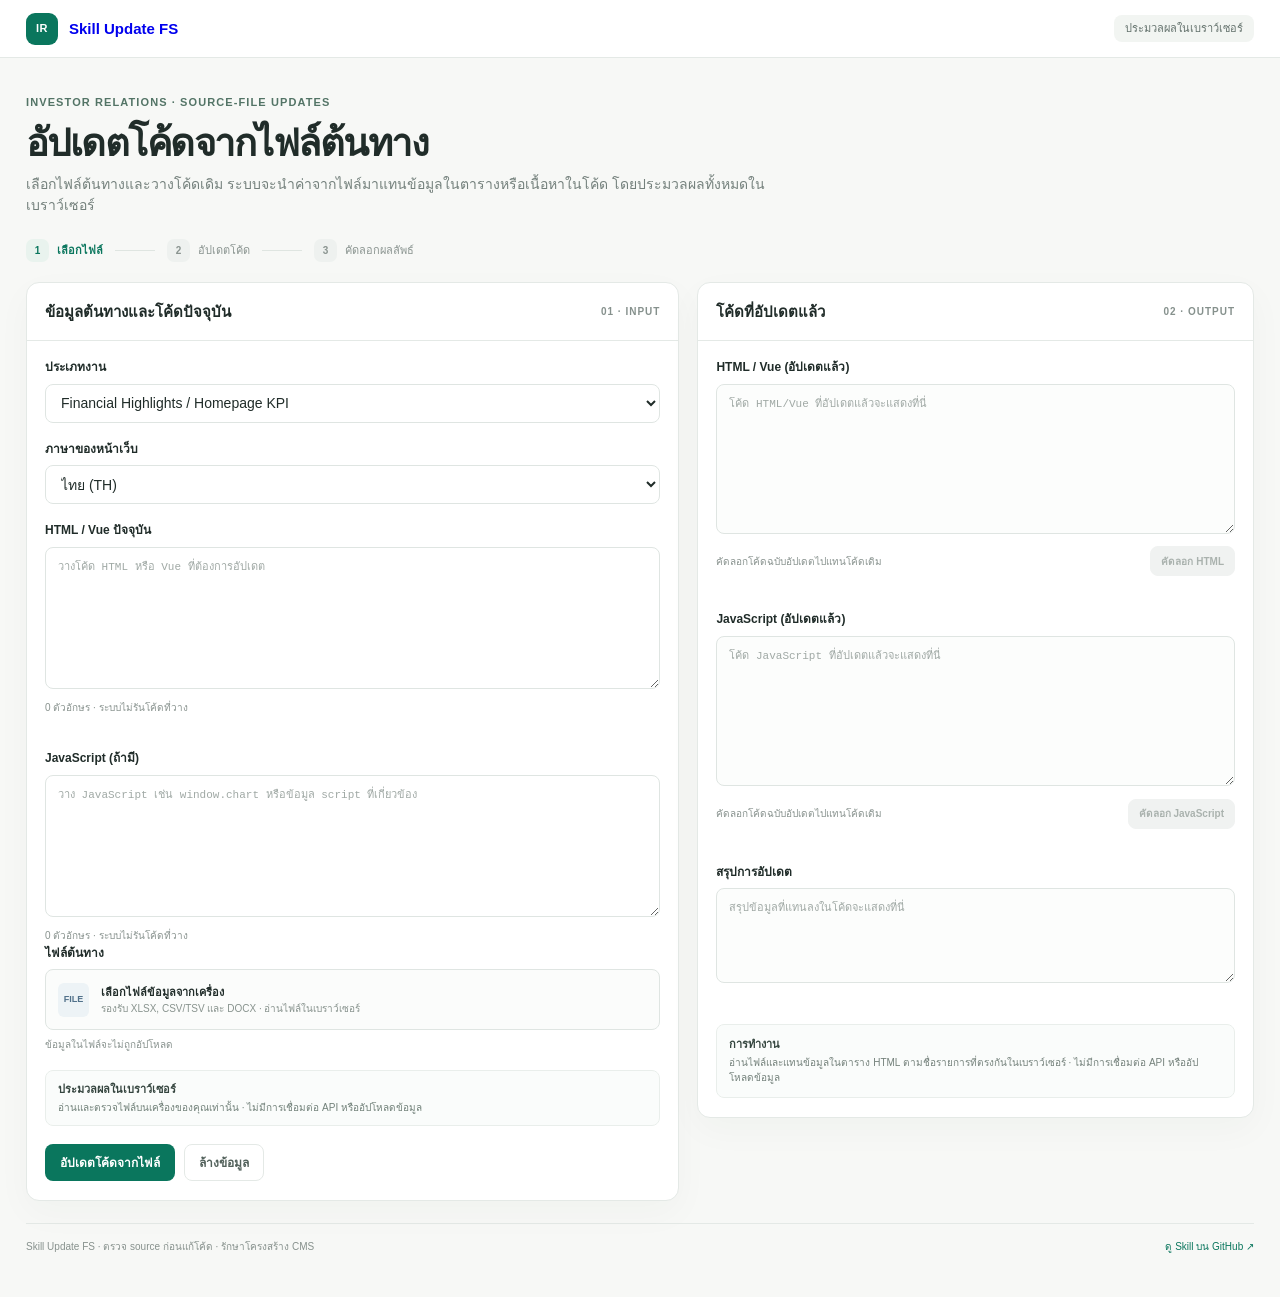
==== index.html @ 57bd68c4 "Update source-to-code updater Use source file values to update matching HTML table rows, chart data," ====
<!doctype html>
<html lang="th">
<head>
  <meta charset="utf-8" />
  <meta name="viewport" content="width=device-width, initial-scale=1" />
  <meta name="theme-color" content="#f7f8f6" />
  <meta name="description" content="อ่านไฟล์ต้นทางในเบราว์เซอร์แล้วอัปเดตข้อมูลในโค้ดโดยไม่อัปโหลดข้อมูล" />
  <title>Skill Update FS · ประมวลผลในเบราว์เซอร์</title>
  <style>
    :root{color-scheme:light;--ink:#202c29;--muted:#74807c;--line:#e4e9e6;--paper:#f7f8f6;--green:#0a765d;--green-dark:#075944;--mint:#e9f3ee;--white:#fff;--soft:#fbfcfb;--shadow:0 12px 36px #1f342a08}
    *{box-sizing:border-box}html{scroll-behavior:smooth}body{margin:0;background:var(--paper);color:var(--ink);font:14px/1.55 "Segoe UI",Tahoma,sans-serif}button,input,select,textarea{font:inherit}button,a{-webkit-tap-highlight-color:transparent}
    .topbar{height:58px;background:#fff;border-bottom:1px solid var(--line)}.top{max-width:1320px;height:100%;margin:auto;padding:0 26px;display:flex;align-items:center;justify-content:space-between}.brand{display:flex;align-items:center;gap:11px;text-decoration:none;font-size:15px;font-weight:750}.mark{width:32px;height:32px;display:grid;place-items:center;border-radius:9px;background:var(--green);color:#fff;font-size:11px;letter-spacing:.04em}.top-label{padding:5px 11px;border-radius:8px;background:#f2f5f2;color:#64726d;font-size:11px}
    main{max-width:1320px;margin:auto;padding:0 26px 42px}.intro{padding:36px 0 20px}.eyebrow{color:#537466;font-size:11px;letter-spacing:.1em;font-weight:760;text-transform:uppercase}.intro h1{font-size:clamp(28px,3vw,38px);line-height:1.2;letter-spacing:-.04em;margin:10px 0 7px}.intro p{margin:0;color:var(--muted);font-size:14px;max-width:800px}.steps{display:flex;align-items:center;gap:0;margin-top:22px;max-width:410px}.step{display:flex;align-items:center;gap:8px;color:#8a9490;font-size:11px;white-space:nowrap}.step b{width:23px;height:23px;border-radius:7px;background:#eef1ef;display:grid;place-items:center;font-size:10px}.step.active{color:var(--green);font-weight:700}.step.active b{background:var(--mint);color:var(--green)}.step-line{height:1px;background:#dfe5e1;width:40px;margin:0 12px}
    .workspace{display:grid;grid-template-columns:1.08fr .92fr;align-items:start;gap:18px}.panel{background:var(--white);border:1px solid var(--line);border-radius:13px;box-shadow:var(--shadow);overflow:hidden}.panel-head{min-height:58px;padding:15px 18px;border-bottom:1px solid var(--line);display:flex;align-items:center;justify-content:space-between;gap:14px}.panel-head h2{margin:0;font-size:15px;font-weight:730}.kicker{color:#86918d;font-size:10px;font-weight:730;letter-spacing:.1em;white-space:nowrap}.panel-body{padding:17px 18px 19px}.field{margin-bottom:17px}.field:last-child{margin-bottom:0}label,.field-label{display:block;font-weight:680;font-size:12px;margin-bottom:7px}.hint{font-size:10px;color:#89938f;margin-top:6px}.select,textarea,.filebox,.url-input{width:100%;border:1px solid #dfe5e2;border-radius:8px;background:#fff;color:var(--ink);outline:none}.select,.url-input{height:39px;padding:0 11px}.select:focus,textarea:focus,.url-input:focus{border-color:#7cb39f;box-shadow:0 0 0 3px #e8f4ee}.textareas{display:grid;gap:16px}textarea{resize:vertical;min-height:142px;padding:11px 12px;font:11px/1.55 Consolas,"Courier New",monospace}textarea::placeholder,.url-input::placeholder{color:#a0a9a5}.counter{font-size:10px;color:#89938f;margin-top:5px}.upload{display:block;position:relative}.upload input{position:absolute;inset:0;width:100%;height:100%;opacity:0;cursor:pointer}.filebox{min-height:61px;padding:10px 12px;display:flex;align-items:center;gap:12px;background:var(--soft)}.file-icon{width:31px;height:34px;border-radius:6px;background:#edf3f6;color:#51718a;display:grid;place-items:center;font-size:9px;font-weight:800}.file-name{font-size:11px;font-weight:650}.file-sub{display:block;color:#88938e;font-size:10px;font-weight:400}.privacy{padding:10px 12px;border:1px solid #e9eeeb;border-radius:8px;background:#fafcfb;color:#718079;font-size:10px}.privacy strong{display:block;color:#35453f;font-size:11px;margin-bottom:2px}.actions{display:flex;align-items:center;gap:9px;margin-top:18px}.btn{min-height:37px;padding:8px 14px;border-radius:8px;border:1px solid transparent;cursor:pointer;font-size:12px;font-weight:700}.btn.primary{background:var(--green);color:#fff}.btn.primary:hover{background:var(--green-dark)}.btn.quiet{background:#fff;border-color:var(--line);color:#52615b}.btn.copy{background:#fff;border-color:var(--line);color:#54625d;padding:6px 10px;min-height:30px;font-size:10px}.btn:disabled{background:#f0f2f1;border-color:#f0f2f1;color:#aab2ae;cursor:not-allowed}.status{font-size:10px;color:var(--muted)}
    .output-stack{display:grid;gap:17px}.output-field textarea{min-height:150px;background:#fcfdfc}.output-field.report textarea{min-height:95px}.output-tools{display:flex;align-items:center;justify-content:space-between;margin-top:6px}.output-tools .hint{margin:0}.system-status{padding:11px 12px;border:1px solid #e9eeeb;border-radius:8px;background:#fafcfb;color:#74817b;font-size:10px}.system-status strong{display:block;color:#34453e;font-size:11px;margin-bottom:2px}.footer{display:flex;justify-content:space-between;gap:15px;flex-wrap:wrap;border-top:1px solid var(--line);margin-top:22px;padding-top:15px;color:#87918d;font-size:10px}.footer a{color:var(--green);text-decoration:none}
    @media(max-width:850px){main{padding:0 18px 32px}.top{padding:0 18px}.workspace{grid-template-columns:1fr}.intro{padding-top:29px}.output-stack{gap:14px}}
    @media(max-width:560px){main{padding:0 12px 28px}.top{padding:0 12px}.intro{padding-top:25px}.intro h1{font-size:28px}.panel-head{padding:13px 14px}.panel-body{padding:14px}.steps{max-width:100%}.step-line{width:22px;margin:0 7px}.actions{flex-wrap:wrap}.actions .status{width:100%}.footer{display:grid;gap:5px}}
    @media(prefers-reduced-motion:reduce){html{scroll-behavior:auto}}
  </style>
</head>
<body>
  <header class="topbar"><div class="top"><a class="brand" href="#top"><span class="mark">IR</span><span>Skill Update FS</span></a><span class="top-label">ประมวลผลในเบราว์เซอร์</span></div></header>
  <main id="top">
    <section class="intro" aria-labelledby="page-title">
      <div class="eyebrow">Investor Relations · Source-file updates</div>
      <h1 id="page-title">อัปเดตโค้ดจากไฟล์ต้นทาง</h1>
      <p>เลือกไฟล์ต้นทางและวางโค้ดเดิม ระบบจะนำค่าจากไฟล์มาแทนข้อมูลในตารางหรือเนื้อหาในโค้ด โดยประมวลผลทั้งหมดในเบราว์เซอร์</p>
      <div class="steps" aria-label="ขั้นตอนการทำงาน"><span class="step active"><b>1</b> เลือกไฟล์</span><span class="step-line"></span><span class="step"><b>2</b> อัปเดตโค้ด</span><span class="step-line"></span><span class="step"><b>3</b> คัดลอกผลลัพธ์</span></div>
    </section>
    <section class="workspace" aria-label="พื้นที่อัปเดตโค้ด">
      <article class="panel" aria-labelledby="input-title">
        <div class="panel-head"><h2 id="input-title">ข้อมูลต้นทางและโค้ดปัจจุบัน</h2><span class="kicker">01 · INPUT</span></div>
        <div class="panel-body">
          <div class="field"><label for="work-type">ประเภทงาน</label><select class="select" id="work-type"><option>Financial Highlights / Homepage KPI</option><option>ผู้ถือหุ้นและกราฟ</option><option>ข่าวประชาสัมพันธ์</option><option>โปรไฟล์กรรมการ</option><option>ตรวจหน้า UAT / Live เทียบไฟล์</option></select></div>
          <div class="field"><label for="locale">ภาษาของหน้าเว็บ</label><select class="select" id="locale"><option>ไทย (TH)</option><option>English (EN)</option><option>ไทยและอังกฤษ (TH + EN)</option></select></div>
          <div class="textareas">
            <div class="field"><label for="html-code">HTML / Vue ปัจจุบัน</label><textarea id="html-code" placeholder="วางโค้ด HTML หรือ Vue ที่ต้องการอัปเดต"></textarea><div class="counter"><span id="html-count">0</span> ตัวอักษร · ระบบไม่รันโค้ดที่วาง</div></div>
            <div class="field"><label for="javascript-code">JavaScript (ถ้ามี)</label><textarea id="javascript-code" placeholder="วาง JavaScript เช่น window.chart หรือข้อมูล script ที่เกี่ยวข้อง"></textarea><div class="counter"><span id="js-count">0</span> ตัวอักษร · ระบบไม่รันโค้ดที่วาง</div></div>
          </div>
          <div class="field"><label for="source-file">ไฟล์ต้นทาง</label><label class="upload" for="source-file"><input id="source-file" type="file" accept=".xlsx,.csv,.tsv,.docx"><span class="filebox"><span class="file-icon">FILE</span><span><span class="file-name" id="file-name">เลือกไฟล์ข้อมูลจากเครื่อง</span><span class="file-sub">รองรับ XLSX, CSV/TSV และ DOCX · อ่านไฟล์ในเบราว์เซอร์</span></span></span></label><div class="hint" id="source-status" role="status" aria-live="polite">ข้อมูลในไฟล์จะไม่ถูกอัปโหลด</div></div>
          <div class="privacy"><strong>ประมวลผลในเบราว์เซอร์</strong>อ่านและตรวจไฟล์บนเครื่องของคุณเท่านั้น · ไม่มีการเชื่อมต่อ API หรืออัปโหลดข้อมูล</div>
          <div class="actions"><button class="btn primary" id="update-code" type="button">อัปเดตโค้ดจากไฟล์</button><button class="btn quiet" id="clear" type="button">ล้างข้อมูล</button><span class="status" id="form-status" role="status" aria-live="polite"></span></div>
        </div>
      </article>
      <article class="panel" aria-labelledby="result-title">
        <div class="panel-head"><h2 id="result-title">โค้ดที่อัปเดตแล้ว</h2><span class="kicker">02 · OUTPUT</span></div>
        <div class="panel-body output-stack">
          <div class="field output-field"><label for="html-result">HTML / Vue (อัปเดตแล้ว)</label><textarea id="html-result" placeholder="โค้ด HTML/Vue ที่อัปเดตแล้วจะแสดงที่นี่" readonly></textarea><div class="output-tools"><span class="hint">คัดลอกโค้ดฉบับอัปเดตไปแทนโค้ดเดิม</span><button class="btn copy" data-copy="html-result" disabled>คัดลอก HTML</button></div></div>
          <div class="field output-field"><label for="js-result">JavaScript (อัปเดตแล้ว)</label><textarea id="js-result" placeholder="โค้ด JavaScript ที่อัปเดตแล้วจะแสดงที่นี่" readonly></textarea><div class="output-tools"><span class="hint">คัดลอกโค้ดฉบับอัปเดตไปแทนโค้ดเดิม</span><button class="btn copy" data-copy="js-result" disabled>คัดลอก JavaScript</button></div></div>
          <div class="field output-field report"><label for="report-result">สรุปการอัปเดต</label><textarea id="report-result" placeholder="สรุปข้อมูลที่แทนลงในโค้ดจะแสดงที่นี่" readonly></textarea></div>
          <div class="system-status"><strong>การทำงาน</strong><span>อ่านไฟล์และแทนข้อมูลในตาราง HTML ตามชื่อรายการที่ตรงกันในเบราว์เซอร์ · ไม่มีการเชื่อมต่อ API หรืออัปโหลดข้อมูล</span></div>
        </div>
      </article>
    </section>
    <footer class="footer"><span>Skill Update FS · ตรวจ source ก่อนแก้โค้ด · รักษาโครงสร้าง CMS</span><a href="https://github.com/Thanakon-KN/skill-update-fs" target="_blank" rel="noopener noreferrer">ดู Skill บน GitHub ↗</a></footer>
  </main>
  <script>
    const htmlCode=document.querySelector('#html-code');
    const jsCode=document.querySelector('#javascript-code');
    const formStatus=document.querySelector('#form-status');
    let sourceFile=null;
    let sourceData=null;
    htmlCode.addEventListener('input',()=>document.querySelector('#html-count').textContent=htmlCode.value.length.toLocaleString('th-TH'));
    jsCode.addEventListener('input',()=>document.querySelector('#js-count').textContent=jsCode.value.length.toLocaleString('th-TH'));
    const sourceInput=document.querySelector('#source-file');
    const sourceStatus=document.querySelector('#source-status');
    const setSourceStatus=(message,isError=false)=>{sourceStatus.textContent=message;sourceStatus.style.color=isError?'#a33d35':'';};
    const xmlText=(node)=>Array.from(node.querySelectorAll('*')).filter(el=>el.localName==='t').map(el=>el.textContent||'').join('');
    const parseXml=(text)=>{const xml=new DOMParser().parseFromString(text,'application/xml');if(xml.querySelector('parsererror'))throw new Error('โครงสร้าง XML ในไฟล์ไม่ถูกต้อง');return xml;};
    function parseDelimited(text,delimiter){
      const rows=[];let row=[],cell='',quoted=false;
      for(let i=0;i<text.length;i++){
        const ch=text[i];
        if(quoted){if(ch==='"'&&text[i+1]==='"'){cell+='"';i++;}else if(ch==='"')quoted=false;else cell+=ch;}
        else if(ch==='"'&&cell==='')quoted=true;
        else if(ch===delimiter){row.push(cell);cell='';}
        else if(ch==='\n'){row.push(cell.replace(/\r$/,''));rows.push(row);row=[];cell='';}
        else cell+=ch;
      }
      if(cell!==''||row.length){row.push(cell.replace(/\r$/,''));rows.push(row);}
      return rows.filter(cells=>cells.some(value=>value!==''));
    }
    async function unzip(file){
      const bytes=new Uint8Array(await file.arrayBuffer());const view=new DataView(bytes.buffer,bytes.byteOffset,bytes.byteLength);
      let end=-1;for(let i=bytes.length-22;i>=Math.max(0,bytes.length-65557);i--){if(view.getUint32(i,true)===0x06054b50){end=i;break;}}
      if(end<0)throw new Error('ไฟล์นี้ไม่ใช่ ZIP/XLSX/DOCX ที่รองรับ');
      const count=view.getUint16(end+10,true);let offset=view.getUint32(end+16,true);const entries=new Map();const decoder=new TextDecoder();
      for(let i=0;i<count;i++){
        if(view.getUint32(offset,true)!==0x02014b50)throw new Error('อ่านสารบัญไฟล์ ZIP ไม่ได้');
        const method=view.getUint16(offset+10,true),compressedSize=view.getUint32(offset+20,true),nameLength=view.getUint16(offset+28,true),extraLength=view.getUint16(offset+30,true),commentLength=view.getUint16(offset+32,true),localOffset=view.getUint32(offset+42,true);
        const name=decoder.decode(bytes.subarray(offset+46,offset+46+nameLength));
        const localNameLength=view.getUint16(localOffset+26,true),localExtraLength=view.getUint16(localOffset+28,true),dataStart=localOffset+30+localNameLength+localExtraLength;
        const compressed=bytes.slice(dataStart,dataStart+compressedSize);let content;
        if(method===0)content=compressed;
        else if(method===8){if(!('DecompressionStream'in window))throw new Error('เบราว์เซอร์นี้ยังไม่รองรับการอ่านไฟล์บีบอัด');const stream=new Blob([compressed]).stream().pipeThrough(new DecompressionStream('deflate-raw'));content=new Uint8Array(await new Response(stream).arrayBuffer());}
        else throw new Error(`ไฟล์ ZIP ใช้วิธีบีบอัดที่ไม่รองรับ (${method})`);
        entries.set(name,decoder.decode(content));offset+=46+nameLength+extraLength+commentLength;
      }
      return entries;
    }
    const normalizePath=(path)=>{const parts=[];for(const item of path.replace(/^\//,'').split('/')){if(item==='..')parts.pop();else if(item&&item!=='.')parts.push(item);}return parts.join('/');};
    function columnLabel(number){let label='';for(let n=number+1;n>0;n=Math.floor((n-1)/26))label=String.fromCharCode(65+(n-1)%26)+label;return label;}
    async function readXlsx(file){
      const zip=await unzip(file);const workbook=parseXml(zip.get('xl/workbook.xml')||'');const rels=parseXml(zip.get('xl/_rels/workbook.xml.rels')||'');
      const relMap=new Map(Array.from(rels.getElementsByTagName('Relationship')).map(r=>{const target=r.getAttribute('Target');return [r.getAttribute('Id'),normalizePath(target.startsWith('/')?target:`xl/${target}`)];}));
      const sharedXml=zip.get('xl/sharedStrings.xml');const shared=sharedXml?Array.from(parseXml(sharedXml).getElementsByTagName('si')).map(xmlText):[];
      const sheets=[];
      for(const sheet of Array.from(workbook.getElementsByTagName('sheet'))){
        const id=sheet.getAttributeNS('http://schemas.openxmlformats.org/officeDocument/2006/relationships','id')||sheet.getAttribute('r:id');const path=relMap.get(id);if(!path)continue;
        const sheetXml=zip.get(path);if(!sheetXml)continue;const xml=parseXml(sheetXml);const rows=[];
        for(const row of Array.from(xml.getElementsByTagName('row'))){const cells=[];for(const cell of Array.from(row.getElementsByTagName('c'))){const ref=cell.getAttribute('r');const valueNode=cell.getElementsByTagName('v')[0];let value=valueNode?.textContent||'';if(cell.getAttribute('t')==='s')value=shared[Number(value)]??value;else if(cell.getAttribute('t')==='inlineStr')value=xmlText(cell);else if(cell.getAttribute('t')==='b')value=value==='1'?'TRUE':'FALSE';if(value===''){const formula=cell.getElementsByTagName('f')[0]?.textContent; if(formula)value=`=${formula}`;}cells.push({ref,value});}if(cells.length)rows.push({number:row.getAttribute('r'),cells});}
        sheets.push({name:sheet.getAttribute('name')||'Sheet',rows});
      }
      if(!sheets.length)throw new Error('ไม่พบ worksheet ในไฟล์ XLSX');return {kind:'xlsx',sheets};
    }
    async function readDocx(file){const zip=await unzip(file);const content=zip.get('word/document.xml');if(!content)throw new Error('ไม่พบเนื้อหาเอกสาร Word');const xml=parseXml(content);const paragraphs=Array.from(xml.getElementsByTagNameNS('*','p')).map(p=>xmlText(p)).filter(Boolean);return {kind:'docx',paragraphs};}
    function collectSourceValues(data){
      if(data.kind==='xlsx')return data.sheets.flatMap(sheet=>sheet.rows.flatMap(row=>row.cells.map(cell=>({where:`${sheet.name}!${cell.ref}`,value:String(cell.value??'')}))));
      if(data.kind==='docx')return data.paragraphs.map((value,index)=>({where:`ย่อหน้า ${index+1}`,value:String(value)}));
      return data.rows.flatMap((row,rowIndex)=>row.map((value,columnIndex)=>({where:`${columnLabel(columnIndex)}${rowIndex+1}`,value:String(value??'')})));
    }
    const plainText=(value)=>{const node=document.createElement('div');node.innerHTML=value;return(node.textContent||'').replace(/\s+/g,' ').trim();};
    const normalizeLabel=(value)=>plainText(String(value??'')).toLocaleLowerCase().replace(/[\s\u00a0]+/g,' ').replace(/[：:]/g,'').trim();
    function sourceGrids(data){
      if(data.kind==='xlsx')return data.sheets.map(sheet=>({name:sheet.name,rows:sheet.rows.map(row=>{const cells=[];for(const cell of row.cells){const match=cell.ref.match(/^[A-Z]+/i);if(!match)continue;let col=0;for(const ch of match[0].toUpperCase())col=col*26+ch.charCodeAt(0)-64;cells[col-1]=String(cell.value??'');}return cells;} )}));
      if(data.kind==='table')return [{name:'ไฟล์ต้นทาง',rows:data.rows}];
      return [];
    }
    function updateHtmlTables(source,html){
      if(!html.trim())return {code:html,changes:[],unmatched:[]};
      const sourceRows=sourceGrids(source).flatMap(sheet=>sheet.rows.map((cells,index)=>({sheet:sheet.name,index,cells})).filter(row=>row.cells.length>1&&String(row.cells[0]??'').trim()));
      const changes=[],matched=new Set();
      const code=html.replace(/<tr\b([^>]*)>([\s\S]*?)<\/tr>/gi,(row,attrs,inner)=>{
        const cells=[...inner.matchAll(/<(td|th)\b([^>]*)>([\s\S]*?)<\/\1>/gi)];if(cells.length<2)return row;
        const label=normalizeLabel(cells[0][3]);if(!label)return row;
        const sourceRow=sourceRows.find(item=>normalizeLabel(item.cells[0])===label);if(!sourceRow)return row;
        matched.add(sourceRow);let updated=inner;let offset=0;
        for(let index=1;index<cells.length&&index<sourceRow.cells.length;index++){
          const cell=cells[index],value=String(sourceRow.cells[index]??'');if(!value.trim())continue;
          const existing=cell[3],formatted=formatLike(value,plainText(existing));
          const replacement=replaceCellValue(existing,formatted);
          if(replacement===existing)continue;
          const start=cell.index+cell[0].indexOf('>')+1,end=cell.index+cell[0].lastIndexOf('</');
          const from=start+offset,to=end+offset;updated=updated.slice(0,from)+replacement+updated.slice(to);offset+=replacement.length-existing.length;
          changes.push({label:plainText(cells[0][3]),old:plainText(existing),value:formatted,source:`${sourceRow.sheet} แถว ${sourceRow.index+1}`});
        }
        return `<tr${attrs}>${updated}</tr>`;
      });
      return {code,changes,unmatched:sourceRows.filter(row=>!matched.has(row)).map(row=>String(row.cells[0]??''))};
    }
    function updateJsChartRows(source,js){
      const rows=sourceGrids(source).flatMap(sheet=>sheet.rows.map((cells,index)=>({sheet:sheet.name,index,cells})).filter(row=>row.cells.length>1&&String(row.cells[0]??'').trim())),changes=[];
      const code=js.replace(/((?:name|label)\s*:\s*)(['"])([^'"]+)\2([\s\S]{0,300}?\bdata\s*:\s*)\[([^\]]*)\]/gi,(match,prefix,quote,label,dataPrefix,oldArray)=>{
        const row=rows.find(item=>normalizeLabel(item.cells[0])===normalizeLabel(label));if(!row)return match;
        const values=row.cells.slice(1).map(value=>String(value??'').trim()).filter(Boolean);if(!values.length)return match;
        const next=values.map(value=>/^[-+]?\d+(?:\.\d+)?$/.test(value.replace(/,/g,''))?value.replace(/,/g,''):JSON.stringify(value)).join(', ');
        if(next===oldArray.trim())return match;
        changes.push({label,old:oldArray.trim(),value:next,source:`${row.sheet} แถว ${row.index+1}`});return `${prefix}${quote}${label}${quote}${dataPrefix}[${next}]`;
      });
      return {code,changes};
    }
    function updateDocxParagraphs(source,html){
      const paragraphs=source.paragraphs||[];const matches=[...html.matchAll(/<p\b([^>]*)>([\s\S]*?)<\/p>/gi)];
      if(!paragraphs.length||matches.length!==paragraphs.length)return {code:html,changes:[],message:`ไฟล์ Word มี ${paragraphs.length} ย่อหน้า แต่โค้ดมี ${matches.length} แท็ก <p> จึงยังไม่แทนข้อความเพื่อป้องกันการเลื่อนเนื้อหา`};
      let code=html,offset=0;const changes=[];
      matches.forEach((match,index)=>{const old=match[2],value=escapeHtml(paragraphs[index]);const start=match.index+match[0].indexOf('>')+1+offset,end=match.index+match[0].lastIndexOf('</')+offset;code=code.slice(0,start)+value+code.slice(end);offset+=value.length-old.length;if(plainText(old)!==paragraphs[index])changes.push({label:`ย่อหน้า ${index+1}`,old:plainText(old),value:paragraphs[index],source:`ไฟล์ Word ย่อหน้า ${index+1}`});});
      return {code,changes};
    }
    const escapeHtml=(value)=>String(value).replace(/[&<>"']/g,char=>({'&':'&amp;','<':'&lt;','>':'&gt;','"':'&quot;',"'":'&#39;'}[char]));
    function formatLike(value,oldValue){
      const raw=String(value).trim(),old=String(oldValue).trim();
      if(!raw||!/^[-+]?\d[\d,]*(?:\.\d+)?%?$/.test(raw.replace(/\s/g,'')))return raw;
      const number=Number(raw.replace(/,/g,'').replace(/%$/,''));if(!Number.isFinite(number))return raw;
      if(old.endsWith('%')&&!raw.endsWith('%'))return `${number}%`;
      const decimals=(old.match(/\.(\d+)/)||[])[1]?.length;if(decimals!==undefined)return number.toLocaleString('en-US',{minimumFractionDigits:decimals,maximumFractionDigits:Math.max(decimals,6)});
      if(old.includes(',')||Math.abs(number)>=1000)return number.toLocaleString('en-US',{maximumFractionDigits:6});
      return raw;
    }
    function replaceCellValue(inner,value){
      if(/<counter-number\b/i.test(inner))return inner.replace(/(:number|number|:value|value)=(['"])[^'"]*\2/i,(_match,attr,quote)=>`${attr}=${quote}${value}${quote}`).replace(/(<counter-number\b[^>]*>)[\s\S]*?(<\/counter-number>)/i,(_match,open,close)=>`${open}${value}${close}`);
      if(/<[^>]+>/.test(inner))return inner.replace(/>([^<>]*)</,(_match,left,right)=>`>${value}<`);
      return value;
    }
    sourceInput.addEventListener('change',async event=>{
      sourceFile=event.target.files[0]||null;sourceData=null;
      if(!sourceFile){setSourceStatus('ข้อมูลในไฟล์จะไม่ถูกอัปโหลด');return;}
      document.querySelector('#file-name').textContent=sourceFile.name;setSourceStatus('กำลังอ่านไฟล์ในเบราว์เซอร์…');
      if(sourceFile.size>20*1024*1024){sourceInput.value='';sourceFile=null;document.querySelector('#file-name').textContent='เลือกไฟล์ข้อมูลจากเครื่อง';setSourceStatus('ไฟล์เกิน 20 MB',true);return;}
      try{
        const extension=sourceFile.name.split('.').pop().toLowerCase();
        if(extension==='xlsx')sourceData=await readXlsx(sourceFile);
        else if(extension==='docx')sourceData=await readDocx(sourceFile);
        else if(extension==='csv'||extension==='tsv'){const text=(await sourceFile.text()).replace(/^\uFEFF/,'');sourceData={kind:'table',rows:parseDelimited(text,extension==='tsv'?'\t':',')};}
        else throw new Error('รองรับเฉพาะ XLSX, CSV, TSV และ DOCX');
        setSourceStatus(`อ่านไฟล์แล้วในเครื่อง · ${(sourceFile.size/1024/1024).toFixed(2)} MB · ${sourceData.kind==='xlsx'?`${sourceData.sheets.length} sheet`:sourceData.kind==='docx'?`${sourceData.paragraphs.length} ย่อหน้า`:`${sourceData.rows.length} แถว`}`);
      }catch(error){sourceData=null;setSourceStatus(`อ่านไฟล์ไม่ได้: ${error.message}`,true);}
    });
    document.querySelector('#update-code').addEventListener('click',()=>{
      if(!sourceFile||!sourceData){formStatus.textContent='เลือกไฟล์ต้นทางที่อ่านได้ก่อน';return;}
      const task=document.querySelector('#work-type').selectedOptions[0].textContent;
      let htmlResult,jsResult,htmlChanges=[],jsChanges=[],extra='';
      if(sourceData.kind==='docx'&&/ข่าวประชาสัมพันธ์|โปรไฟล์กรรมการ/.test(task)){
        const updated=updateDocxParagraphs(sourceData,htmlCode.value);htmlResult=updated.code;htmlChanges=updated.changes;extra=updated.message||'';jsResult=jsCode.value;
      }else{
        const updated=updateHtmlTables(sourceData,htmlCode.value),updatedJs=updateJsChartRows(sourceData,jsCode.value);htmlResult=updated.code;htmlChanges=updated.changes;jsResult=updatedJs.code;jsChanges=updatedJs.changes;
      }
      document.querySelector('#html-result').value=htmlResult;document.querySelector('#js-result').value=jsResult;
      document.querySelectorAll('[data-copy]').forEach(button=>button.disabled=false);
      const changes=[...htmlChanges,...jsChanges];
      document.querySelector('#report-result').value=[`ไฟล์ต้นทาง: ${sourceFile.name}`,`อัปเดตโค้ด ${changes.length} จุด`,...changes.slice(0,100).map(item=>`• ${item.label}: ${item.old} → ${item.value} (${item.source})`),changes.length>100?`แสดง 100 จาก ${changes.length} จุด`:null,extra||null,changes.length?'':'ไม่พบแถวที่อัปเดตได้: ระบบจับคู่ชื่อรายการในคอลัมน์แรกของไฟล์กับแถวในตาราง HTML หรือชุดข้อมูลกราฟ JavaScript กรุณาตรวจชื่อรายการและรูปแบบโค้ดก่อนคัดลอก'].filter(Boolean).join('\n');
      formStatus.textContent=changes.length?`อัปเดตโค้ดแล้ว ${changes.length} จุด`:'ยังไม่มีจุดที่อัปเดต';
    });
    document.querySelector('#clear').addEventListener('click',()=>{
      document.querySelector('#work-type').selectedIndex=0;document.querySelector('#locale').selectedIndex=0;
      htmlCode.value='';jsCode.value='';document.querySelector('#source-file').value='';sourceFile=null;sourceData=null;
      document.querySelector('#html-result').value='';document.querySelector('#js-result').value='';document.querySelector('#report-result').value='';document.querySelectorAll('[data-copy]').forEach(button=>button.disabled=true);
      document.querySelector('#file-name').textContent='เลือกไฟล์ข้อมูลจากเครื่อง';setSourceStatus('ข้อมูลในไฟล์จะไม่ถูกอัปโหลด');
      document.querySelector('#html-count').textContent='0';document.querySelector('#js-count').textContent='0';formStatus.textContent='ล้างข้อมูลแล้ว';
    });
    document.querySelectorAll('[data-copy]').forEach(button=>button.addEventListener('click',async()=>{try{await navigator.clipboard.writeText(document.querySelector(`#${button.dataset.copy}`).value);formStatus.textContent='คัดลอกโค้ดแล้ว';}catch{formStatus.textContent='คัดลอกไม่สำเร็จ กรุณาเลือกข้อความแล้วกด Ctrl+C';}}));
  </script>
</body>
</html>
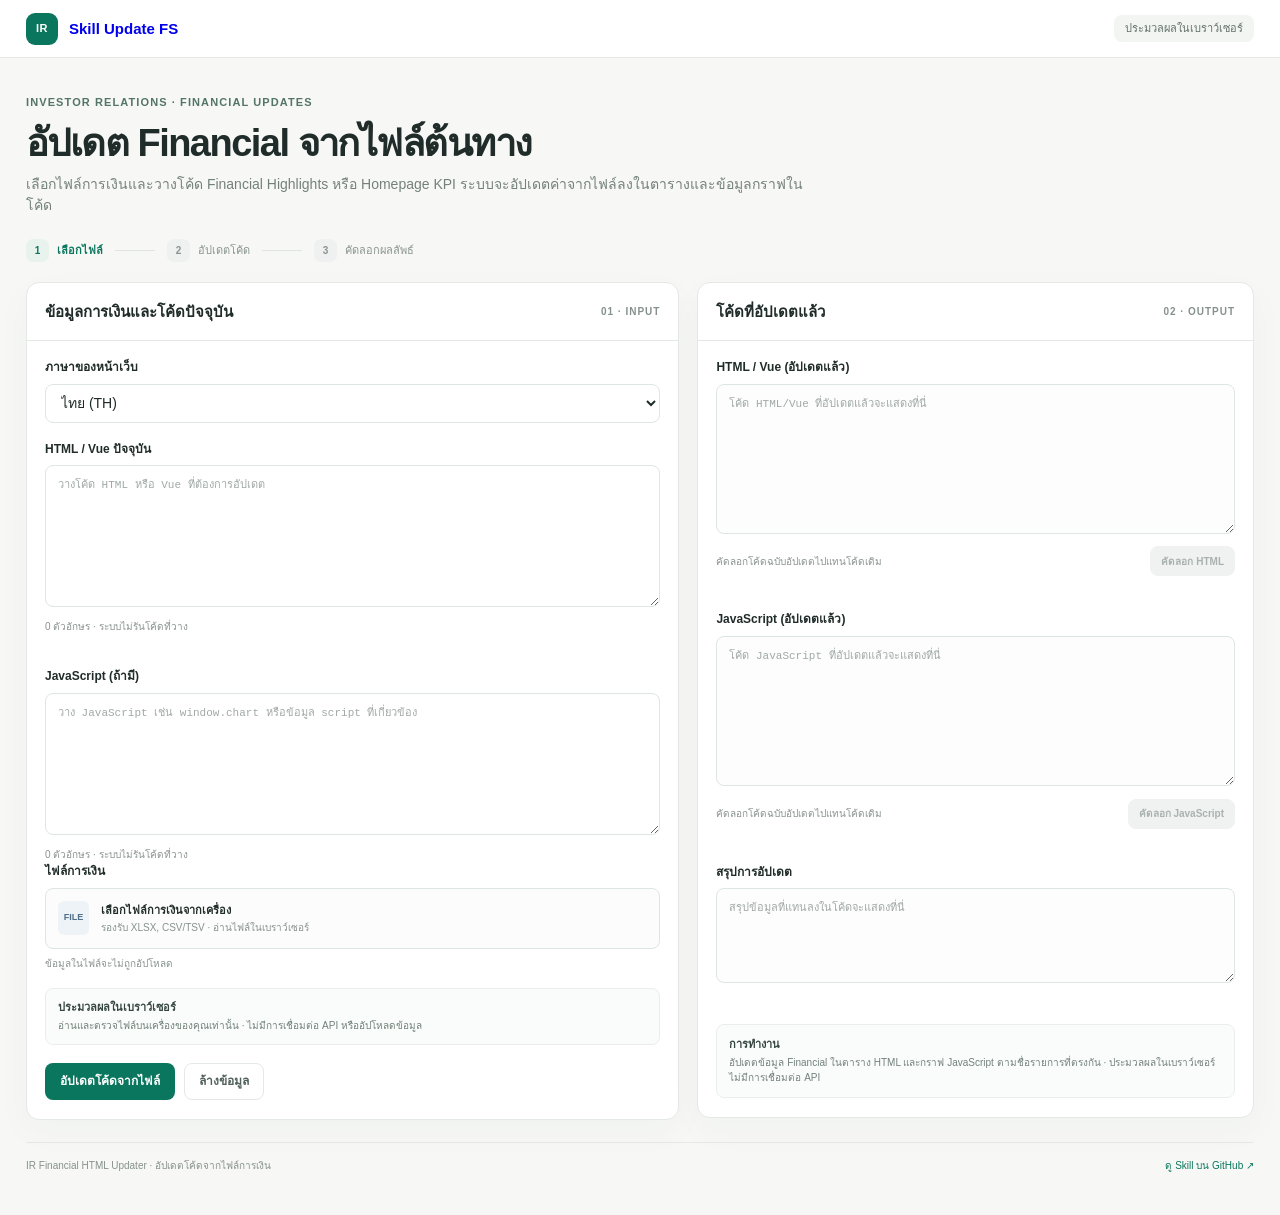
==== commit f6696f42: "Limit web tool to Financial updates" ====
--- a/index.html
+++ b/index.html
@@ -11,7 +11,7 @@
     *{box-sizing:border-box}html{scroll-behavior:smooth}body{margin:0;background:var(--paper);color:var(--ink);font:14px/1.55 "Segoe UI",Tahoma,sans-serif}button,input,select,textarea{font:inherit}button,a{-webkit-tap-highlight-color:transparent}
     .topbar{height:58px;background:#fff;border-bottom:1px solid var(--line)}.top{max-width:1320px;height:100%;margin:auto;padding:0 26px;display:flex;align-items:center;justify-content:space-between}.brand{display:flex;align-items:center;gap:11px;text-decoration:none;font-size:15px;font-weight:750}.mark{width:32px;height:32px;display:grid;place-items:center;border-radius:9px;background:var(--green);color:#fff;font-size:11px;letter-spacing:.04em}.top-label{padding:5px 11px;border-radius:8px;background:#f2f5f2;color:#64726d;font-size:11px}
     main{max-width:1320px;margin:auto;padding:0 26px 42px}.intro{padding:36px 0 20px}.eyebrow{color:#537466;font-size:11px;letter-spacing:.1em;font-weight:760;text-transform:uppercase}.intro h1{font-size:clamp(28px,3vw,38px);line-height:1.2;letter-spacing:-.04em;margin:10px 0 7px}.intro p{margin:0;color:var(--muted);font-size:14px;max-width:800px}.steps{display:flex;align-items:center;gap:0;margin-top:22px;max-width:410px}.step{display:flex;align-items:center;gap:8px;color:#8a9490;font-size:11px;white-space:nowrap}.step b{width:23px;height:23px;border-radius:7px;background:#eef1ef;display:grid;place-items:center;font-size:10px}.step.active{color:var(--green);font-weight:700}.step.active b{background:var(--mint);color:var(--green)}.step-line{height:1px;background:#dfe5e1;width:40px;margin:0 12px}
-    .workspace{display:grid;grid-template-columns:1.08fr .92fr;align-items:start;gap:18px}.panel{background:var(--white);border:1px solid var(--line);border-radius:13px;box-shadow:var(--shadow);overflow:hidden}.panel-head{min-height:58px;padding:15px 18px;border-bottom:1px solid var(--line);display:flex;align-items:center;justify-content:space-between;gap:14px}.panel-head h2{margin:0;font-size:15px;font-weight:730}.kicker{color:#86918d;font-size:10px;font-weight:730;letter-spacing:.1em;white-space:nowrap}.panel-body{padding:17px 18px 19px}.field{margin-bottom:17px}.field:last-child{margin-bottom:0}label,.field-label{display:block;font-weight:680;font-size:12px;margin-bottom:7px}.hint{font-size:10px;color:#89938f;margin-top:6px}.select,textarea,.filebox,.url-input{width:100%;border:1px solid #dfe5e2;border-radius:8px;background:#fff;color:var(--ink);outline:none}.select,.url-input{height:39px;padding:0 11px}.select:focus,textarea:focus,.url-input:focus{border-color:#7cb39f;box-shadow:0 0 0 3px #e8f4ee}.textareas{display:grid;gap:16px}textarea{resize:vertical;min-height:142px;padding:11px 12px;font:11px/1.55 Consolas,"Courier New",monospace}textarea::placeholder,.url-input::placeholder{color:#a0a9a5}.counter{font-size:10px;color:#89938f;margin-top:5px}.upload{display:block;position:relative}.upload input{position:absolute;inset:0;width:100%;height:100%;opacity:0;cursor:pointer}.filebox{min-height:61px;padding:10px 12px;display:flex;align-items:center;gap:12px;background:var(--soft)}.file-icon{width:31px;height:34px;border-radius:6px;background:#edf3f6;color:#51718a;display:grid;place-items:center;font-size:9px;font-weight:800}.file-name{font-size:11px;font-weight:650}.file-sub{display:block;color:#88938e;font-size:10px;font-weight:400}.privacy{padding:10px 12px;border:1px solid #e9eeeb;border-radius:8px;background:#fafcfb;color:#718079;font-size:10px}.privacy strong{display:block;color:#35453f;font-size:11px;margin-bottom:2px}.actions{display:flex;align-items:center;gap:9px;margin-top:18px}.btn{min-height:37px;padding:8px 14px;border-radius:8px;border:1px solid transparent;cursor:pointer;font-size:12px;font-weight:700}.btn.primary{background:var(--green);color:#fff}.btn.primary:hover{background:var(--green-dark)}.btn.quiet{background:#fff;border-color:var(--line);color:#52615b}.btn.copy{background:#fff;border-color:var(--line);color:#54625d;padding:6px 10px;min-height:30px;font-size:10px}.btn:disabled{background:#f0f2f1;border-color:#f0f2f1;color:#aab2ae;cursor:not-allowed}.status{font-size:10px;color:var(--muted)}
+    .workspace{display:grid;grid-template-columns:1.08fr .92fr;align-items:start;gap:18px}.panel{background:var(--white);border:1px solid var(--line);border-radius:13px;box-shadow:var(--shadow);overflow:hidden}.panel-head{min-height:58px;padding:15px 18px;border-bottom:1px solid var(--line);display:flex;align-items:center;justify-content:space-between;gap:14px}.panel-head h2{margin:0;font-size:15px;font-weight:730}.kicker{color:#86918d;font-size:10px;font-weight:730;letter-spacing:.1em;white-space:nowrap}.panel-body{padding:17px 18px 19px}.field{margin-bottom:17px}.field:last-child{margin-bottom:0}label,.field-label{display:block;font-weight:680;font-size:12px;margin-bottom:7px}.hint{font-size:10px;color:#89938f;margin-top:6px}.select,textarea,.filebox{width:100%;border:1px solid #dfe5e2;border-radius:8px;background:#fff;color:var(--ink);outline:none}.select{height:39px;padding:0 11px}.select:focus,textarea:focus{border-color:#7cb39f;box-shadow:0 0 0 3px #e8f4ee}.textareas{display:grid;gap:16px}textarea{resize:vertical;min-height:142px;padding:11px 12px;font:11px/1.55 Consolas,"Courier New",monospace}textarea::placeholder{color:#a0a9a5}.counter{font-size:10px;color:#89938f;margin-top:5px}.upload{display:block;position:relative}.upload input{position:absolute;inset:0;width:100%;height:100%;opacity:0;cursor:pointer}.filebox{min-height:61px;padding:10px 12px;display:flex;align-items:center;gap:12px;background:var(--soft)}.file-icon{width:31px;height:34px;border-radius:6px;background:#edf3f6;color:#51718a;display:grid;place-items:center;font-size:9px;font-weight:800}.file-name{font-size:11px;font-weight:650}.file-sub{display:block;color:#88938e;font-size:10px;font-weight:400}.privacy{padding:10px 12px;border:1px solid #e9eeeb;border-radius:8px;background:#fafcfb;color:#718079;font-size:10px}.privacy strong{display:block;color:#35453f;font-size:11px;margin-bottom:2px}.actions{display:flex;align-items:center;gap:9px;margin-top:18px}.btn{min-height:37px;padding:8px 14px;border-radius:8px;border:1px solid transparent;cursor:pointer;font-size:12px;font-weight:700}.btn.primary{background:var(--green);color:#fff}.btn.primary:hover{background:var(--green-dark)}.btn.quiet{background:#fff;border-color:var(--line);color:#52615b}.btn.copy{background:#fff;border-color:var(--line);color:#54625d;padding:6px 10px;min-height:30px;font-size:10px}.btn:disabled{background:#f0f2f1;border-color:#f0f2f1;color:#aab2ae;cursor:not-allowed}.status{font-size:10px;color:var(--muted)}
     .output-stack{display:grid;gap:17px}.output-field textarea{min-height:150px;background:#fcfdfc}.output-field.report textarea{min-height:95px}.output-tools{display:flex;align-items:center;justify-content:space-between;margin-top:6px}.output-tools .hint{margin:0}.system-status{padding:11px 12px;border:1px solid #e9eeeb;border-radius:8px;background:#fafcfb;color:#74817b;font-size:10px}.system-status strong{display:block;color:#34453e;font-size:11px;margin-bottom:2px}.footer{display:flex;justify-content:space-between;gap:15px;flex-wrap:wrap;border-top:1px solid var(--line);margin-top:22px;padding-top:15px;color:#87918d;font-size:10px}.footer a{color:var(--green);text-decoration:none}
     @media(max-width:850px){main{padding:0 18px 32px}.top{padding:0 18px}.workspace{grid-template-columns:1fr}.intro{padding-top:29px}.output-stack{gap:14px}}
     @media(max-width:560px){main{padding:0 12px 28px}.top{padding:0 12px}.intro{padding-top:25px}.intro h1{font-size:28px}.panel-head{padding:13px 14px}.panel-body{padding:14px}.steps{max-width:100%}.step-line{width:22px;margin:0 7px}.actions{flex-wrap:wrap}.actions .status{width:100%}.footer{display:grid;gap:5px}}
@@ -22,22 +22,21 @@
   <header class="topbar"><div class="top"><a class="brand" href="#top"><span class="mark">IR</span><span>Skill Update FS</span></a><span class="top-label">ประมวลผลในเบราว์เซอร์</span></div></header>
   <main id="top">
     <section class="intro" aria-labelledby="page-title">
-      <div class="eyebrow">Investor Relations · Source-file updates</div>
-      <h1 id="page-title">อัปเดตโค้ดจากไฟล์ต้นทาง</h1>
-      <p>เลือกไฟล์ต้นทางและวางโค้ดเดิม ระบบจะนำค่าจากไฟล์มาแทนข้อมูลในตารางหรือเนื้อหาในโค้ด โดยประมวลผลทั้งหมดในเบราว์เซอร์</p>
+      <div class="eyebrow">Investor Relations · Financial updates</div>
+      <h1 id="page-title">อัปเดต Financial จากไฟล์ต้นทาง</h1>
+      <p>เลือกไฟล์การเงินและวางโค้ด Financial Highlights หรือ Homepage KPI ระบบจะอัปเดตค่าจากไฟล์ลงในตารางและข้อมูลกราฟในโค้ด</p>
       <div class="steps" aria-label="ขั้นตอนการทำงาน"><span class="step active"><b>1</b> เลือกไฟล์</span><span class="step-line"></span><span class="step"><b>2</b> อัปเดตโค้ด</span><span class="step-line"></span><span class="step"><b>3</b> คัดลอกผลลัพธ์</span></div>
     </section>
     <section class="workspace" aria-label="พื้นที่อัปเดตโค้ด">
       <article class="panel" aria-labelledby="input-title">
-        <div class="panel-head"><h2 id="input-title">ข้อมูลต้นทางและโค้ดปัจจุบัน</h2><span class="kicker">01 · INPUT</span></div>
+          <div class="panel-head"><h2 id="input-title">ข้อมูลการเงินและโค้ดปัจจุบัน</h2><span class="kicker">01 · INPUT</span></div>
         <div class="panel-body">
-          <div class="field"><label for="work-type">ประเภทงาน</label><select class="select" id="work-type"><option>Financial Highlights / Homepage KPI</option><option>ผู้ถือหุ้นและกราฟ</option><option>ข่าวประชาสัมพันธ์</option><option>โปรไฟล์กรรมการ</option><option>ตรวจหน้า UAT / Live เทียบไฟล์</option></select></div>
           <div class="field"><label for="locale">ภาษาของหน้าเว็บ</label><select class="select" id="locale"><option>ไทย (TH)</option><option>English (EN)</option><option>ไทยและอังกฤษ (TH + EN)</option></select></div>
           <div class="textareas">
             <div class="field"><label for="html-code">HTML / Vue ปัจจุบัน</label><textarea id="html-code" placeholder="วางโค้ด HTML หรือ Vue ที่ต้องการอัปเดต"></textarea><div class="counter"><span id="html-count">0</span> ตัวอักษร · ระบบไม่รันโค้ดที่วาง</div></div>
             <div class="field"><label for="javascript-code">JavaScript (ถ้ามี)</label><textarea id="javascript-code" placeholder="วาง JavaScript เช่น window.chart หรือข้อมูล script ที่เกี่ยวข้อง"></textarea><div class="counter"><span id="js-count">0</span> ตัวอักษร · ระบบไม่รันโค้ดที่วาง</div></div>
           </div>
-          <div class="field"><label for="source-file">ไฟล์ต้นทาง</label><label class="upload" for="source-file"><input id="source-file" type="file" accept=".xlsx,.csv,.tsv,.docx"><span class="filebox"><span class="file-icon">FILE</span><span><span class="file-name" id="file-name">เลือกไฟล์ข้อมูลจากเครื่อง</span><span class="file-sub">รองรับ XLSX, CSV/TSV และ DOCX · อ่านไฟล์ในเบราว์เซอร์</span></span></span></label><div class="hint" id="source-status" role="status" aria-live="polite">ข้อมูลในไฟล์จะไม่ถูกอัปโหลด</div></div>
+          <div class="field"><label for="source-file">ไฟล์การเงิน</label><label class="upload" for="source-file"><input id="source-file" type="file" accept=".xlsx,.csv,.tsv"><span class="filebox"><span class="file-icon">FILE</span><span><span class="file-name" id="file-name">เลือกไฟล์การเงินจากเครื่อง</span><span class="file-sub">รองรับ XLSX, CSV/TSV · อ่านไฟล์ในเบราว์เซอร์</span></span></span></label><div class="hint" id="source-status" role="status" aria-live="polite">ข้อมูลในไฟล์จะไม่ถูกอัปโหลด</div></div>
           <div class="privacy"><strong>ประมวลผลในเบราว์เซอร์</strong>อ่านและตรวจไฟล์บนเครื่องของคุณเท่านั้น · ไม่มีการเชื่อมต่อ API หรืออัปโหลดข้อมูล</div>
           <div class="actions"><button class="btn primary" id="update-code" type="button">อัปเดตโค้ดจากไฟล์</button><button class="btn quiet" id="clear" type="button">ล้างข้อมูล</button><span class="status" id="form-status" role="status" aria-live="polite"></span></div>
         </div>
@@ -48,11 +47,11 @@
           <div class="field output-field"><label for="html-result">HTML / Vue (อัปเดตแล้ว)</label><textarea id="html-result" placeholder="โค้ด HTML/Vue ที่อัปเดตแล้วจะแสดงที่นี่" readonly></textarea><div class="output-tools"><span class="hint">คัดลอกโค้ดฉบับอัปเดตไปแทนโค้ดเดิม</span><button class="btn copy" data-copy="html-result" disabled>คัดลอก HTML</button></div></div>
           <div class="field output-field"><label for="js-result">JavaScript (อัปเดตแล้ว)</label><textarea id="js-result" placeholder="โค้ด JavaScript ที่อัปเดตแล้วจะแสดงที่นี่" readonly></textarea><div class="output-tools"><span class="hint">คัดลอกโค้ดฉบับอัปเดตไปแทนโค้ดเดิม</span><button class="btn copy" data-copy="js-result" disabled>คัดลอก JavaScript</button></div></div>
           <div class="field output-field report"><label for="report-result">สรุปการอัปเดต</label><textarea id="report-result" placeholder="สรุปข้อมูลที่แทนลงในโค้ดจะแสดงที่นี่" readonly></textarea></div>
-          <div class="system-status"><strong>การทำงาน</strong><span>อ่านไฟล์และแทนข้อมูลในตาราง HTML ตามชื่อรายการที่ตรงกันในเบราว์เซอร์ · ไม่มีการเชื่อมต่อ API หรืออัปโหลดข้อมูล</span></div>
+          <div class="system-status"><strong>การทำงาน</strong><span>อัปเดตข้อมูล Financial ในตาราง HTML และกราฟ JavaScript ตามชื่อรายการที่ตรงกัน · ประมวลผลในเบราว์เซอร์ ไม่มีการเชื่อมต่อ API</span></div>
         </div>
       </article>
     </section>
-    <footer class="footer"><span>Skill Update FS · ตรวจ source ก่อนแก้โค้ด · รักษาโครงสร้าง CMS</span><a href="https://github.com/Thanakon-KN/skill-update-fs" target="_blank" rel="noopener noreferrer">ดู Skill บน GitHub ↗</a></footer>
+    <footer class="footer"><span>IR Financial HTML Updater · อัปเดตโค้ดจากไฟล์การเงิน</span><a href="https://github.com/Thanakon-KN/skill-update-fs" target="_blank" rel="noopener noreferrer">ดู Skill บน GitHub ↗</a></footer>
   </main>
   <script>
     const htmlCode=document.querySelector('#html-code');
@@ -83,7 +82,7 @@
     async function unzip(file){
       const bytes=new Uint8Array(await file.arrayBuffer());const view=new DataView(bytes.buffer,bytes.byteOffset,bytes.byteLength);
       let end=-1;for(let i=bytes.length-22;i>=Math.max(0,bytes.length-65557);i--){if(view.getUint32(i,true)===0x06054b50){end=i;break;}}
-      if(end<0)throw new Error('ไฟล์นี้ไม่ใช่ ZIP/XLSX/DOCX ที่รองรับ');
+      if(end<0)throw new Error('ไฟล์นี้ไม่ใช่ XLSX ที่รองรับ');
       const count=view.getUint16(end+10,true);let offset=view.getUint32(end+16,true);const entries=new Map();const decoder=new TextDecoder();
       for(let i=0;i<count;i++){
         if(view.getUint32(offset,true)!==0x02014b50)throw new Error('อ่านสารบัญไฟล์ ZIP ไม่ได้');
@@ -99,7 +98,6 @@
       return entries;
     }
     const normalizePath=(path)=>{const parts=[];for(const item of path.replace(/^\//,'').split('/')){if(item==='..')parts.pop();else if(item&&item!=='.')parts.push(item);}return parts.join('/');};
-    function columnLabel(number){let label='';for(let n=number+1;n>0;n=Math.floor((n-1)/26))label=String.fromCharCode(65+(n-1)%26)+label;return label;}
     async function readXlsx(file){
       const zip=await unzip(file);const workbook=parseXml(zip.get('xl/workbook.xml')||'');const rels=parseXml(zip.get('xl/_rels/workbook.xml.rels')||'');
       const relMap=new Map(Array.from(rels.getElementsByTagName('Relationship')).map(r=>{const target=r.getAttribute('Target');return [r.getAttribute('Id'),normalizePath(target.startsWith('/')?target:`xl/${target}`)];}));
@@ -112,12 +110,6 @@
         sheets.push({name:sheet.getAttribute('name')||'Sheet',rows});
       }
       if(!sheets.length)throw new Error('ไม่พบ worksheet ในไฟล์ XLSX');return {kind:'xlsx',sheets};
-    }
-    async function readDocx(file){const zip=await unzip(file);const content=zip.get('word/document.xml');if(!content)throw new Error('ไม่พบเนื้อหาเอกสาร Word');const xml=parseXml(content);const paragraphs=Array.from(xml.getElementsByTagNameNS('*','p')).map(p=>xmlText(p)).filter(Boolean);return {kind:'docx',paragraphs};}
-    function collectSourceValues(data){
-      if(data.kind==='xlsx')return data.sheets.flatMap(sheet=>sheet.rows.flatMap(row=>row.cells.map(cell=>({where:`${sheet.name}!${cell.ref}`,value:String(cell.value??'')}))));
-      if(data.kind==='docx')return data.paragraphs.map((value,index)=>({where:`ย่อหน้า ${index+1}`,value:String(value)}));
-      return data.rows.flatMap((row,rowIndex)=>row.map((value,columnIndex)=>({where:`${columnLabel(columnIndex)}${rowIndex+1}`,value:String(value??'')})));
     }
     const plainText=(value)=>{const node=document.createElement('div');node.innerHTML=value;return(node.textContent||'').replace(/\s+/g,' ').trim();};
     const normalizeLabel=(value)=>plainText(String(value??'')).toLocaleLowerCase().replace(/[\s\u00a0]+/g,' ').replace(/[：:]/g,'').trim();
@@ -159,14 +151,6 @@
       });
       return {code,changes};
     }
-    function updateDocxParagraphs(source,html){
-      const paragraphs=source.paragraphs||[];const matches=[...html.matchAll(/<p\b([^>]*)>([\s\S]*?)<\/p>/gi)];
-      if(!paragraphs.length||matches.length!==paragraphs.length)return {code:html,changes:[],message:`ไฟล์ Word มี ${paragraphs.length} ย่อหน้า แต่โค้ดมี ${matches.length} แท็ก <p> จึงยังไม่แทนข้อความเพื่อป้องกันการเลื่อนเนื้อหา`};
-      let code=html,offset=0;const changes=[];
-      matches.forEach((match,index)=>{const old=match[2],value=escapeHtml(paragraphs[index]);const start=match.index+match[0].indexOf('>')+1+offset,end=match.index+match[0].lastIndexOf('</')+offset;code=code.slice(0,start)+value+code.slice(end);offset+=value.length-old.length;if(plainText(old)!==paragraphs[index])changes.push({label:`ย่อหน้า ${index+1}`,old:plainText(old),value:paragraphs[index],source:`ไฟล์ Word ย่อหน้า ${index+1}`});});
-      return {code,changes};
-    }
-    const escapeHtml=(value)=>String(value).replace(/[&<>"']/g,char=>({'&':'&amp;','<':'&lt;','>':'&gt;','"':'&quot;',"'":'&#39;'}[char]));
     function formatLike(value,oldValue){
       const raw=String(value).trim(),old=String(oldValue).trim();
       if(!raw||!/^[-+]?\d[\d,]*(?:\.\d+)?%?$/.test(raw.replace(/\s/g,'')))return raw;
@@ -189,32 +173,26 @@
       try{
         const extension=sourceFile.name.split('.').pop().toLowerCase();
         if(extension==='xlsx')sourceData=await readXlsx(sourceFile);
-        else if(extension==='docx')sourceData=await readDocx(sourceFile);
         else if(extension==='csv'||extension==='tsv'){const text=(await sourceFile.text()).replace(/^\uFEFF/,'');sourceData={kind:'table',rows:parseDelimited(text,extension==='tsv'?'\t':',')};}
-        else throw new Error('รองรับเฉพาะ XLSX, CSV, TSV และ DOCX');
-        setSourceStatus(`อ่านไฟล์แล้วในเครื่อง · ${(sourceFile.size/1024/1024).toFixed(2)} MB · ${sourceData.kind==='xlsx'?`${sourceData.sheets.length} sheet`:sourceData.kind==='docx'?`${sourceData.paragraphs.length} ย่อหน้า`:`${sourceData.rows.length} แถว`}`);
+        else throw new Error('รองรับเฉพาะ XLSX, CSV และ TSV');
+        setSourceStatus(`อ่านไฟล์แล้วในเครื่อง · ${(sourceFile.size/1024/1024).toFixed(2)} MB · ${sourceData.kind==='xlsx'?`${sourceData.sheets.length} sheet`:`${sourceData.rows.length} แถว`}`);
       }catch(error){sourceData=null;setSourceStatus(`อ่านไฟล์ไม่ได้: ${error.message}`,true);}
     });
     document.querySelector('#update-code').addEventListener('click',()=>{
       if(!sourceFile||!sourceData){formStatus.textContent='เลือกไฟล์ต้นทางที่อ่านได้ก่อน';return;}
-      const task=document.querySelector('#work-type').selectedOptions[0].textContent;
-      let htmlResult,jsResult,htmlChanges=[],jsChanges=[],extra='';
-      if(sourceData.kind==='docx'&&/ข่าวประชาสัมพันธ์|โปรไฟล์กรรมการ/.test(task)){
-        const updated=updateDocxParagraphs(sourceData,htmlCode.value);htmlResult=updated.code;htmlChanges=updated.changes;extra=updated.message||'';jsResult=jsCode.value;
-      }else{
-        const updated=updateHtmlTables(sourceData,htmlCode.value),updatedJs=updateJsChartRows(sourceData,jsCode.value);htmlResult=updated.code;htmlChanges=updated.changes;jsResult=updatedJs.code;jsChanges=updatedJs.changes;
-      }
+      const updated=updateHtmlTables(sourceData,htmlCode.value),updatedJs=updateJsChartRows(sourceData,jsCode.value);
+      const htmlResult=updated.code,jsResult=updatedJs.code,htmlChanges=updated.changes,jsChanges=updatedJs.changes;
       document.querySelector('#html-result').value=htmlResult;document.querySelector('#js-result').value=jsResult;
       document.querySelectorAll('[data-copy]').forEach(button=>button.disabled=false);
       const changes=[...htmlChanges,...jsChanges];
-      document.querySelector('#report-result').value=[`ไฟล์ต้นทาง: ${sourceFile.name}`,`อัปเดตโค้ด ${changes.length} จุด`,...changes.slice(0,100).map(item=>`• ${item.label}: ${item.old} → ${item.value} (${item.source})`),changes.length>100?`แสดง 100 จาก ${changes.length} จุด`:null,extra||null,changes.length?'':'ไม่พบแถวที่อัปเดตได้: ระบบจับคู่ชื่อรายการในคอลัมน์แรกของไฟล์กับแถวในตาราง HTML หรือชุดข้อมูลกราฟ JavaScript กรุณาตรวจชื่อรายการและรูปแบบโค้ดก่อนคัดลอก'].filter(Boolean).join('\n');
+      document.querySelector('#report-result').value=[`ไฟล์การเงิน: ${sourceFile.name}`,`อัปเดตโค้ด ${changes.length} จุด`,...changes.slice(0,100).map(item=>`• ${item.label}: ${item.old} → ${item.value} (${item.source})`),changes.length>100?`แสดง 100 จาก ${changes.length} จุด`:null,changes.length?'':'ไม่พบแถว Financial ที่อัปเดตได้: ระบบจับคู่ชื่อรายการในคอลัมน์แรกของไฟล์กับแถวในตาราง HTML หรือชุดข้อมูลกราฟ JavaScript'].filter(Boolean).join('\n');
       formStatus.textContent=changes.length?`อัปเดตโค้ดแล้ว ${changes.length} จุด`:'ยังไม่มีจุดที่อัปเดต';
     });
     document.querySelector('#clear').addEventListener('click',()=>{
-      document.querySelector('#work-type').selectedIndex=0;document.querySelector('#locale').selectedIndex=0;
+      document.querySelector('#locale').selectedIndex=0;
       htmlCode.value='';jsCode.value='';document.querySelector('#source-file').value='';sourceFile=null;sourceData=null;
       document.querySelector('#html-result').value='';document.querySelector('#js-result').value='';document.querySelector('#report-result').value='';document.querySelectorAll('[data-copy]').forEach(button=>button.disabled=true);
-      document.querySelector('#file-name').textContent='เลือกไฟล์ข้อมูลจากเครื่อง';setSourceStatus('ข้อมูลในไฟล์จะไม่ถูกอัปโหลด');
+      document.querySelector('#file-name').textContent='เลือกไฟล์การเงินจากเครื่อง';setSourceStatus('ข้อมูลในไฟล์จะไม่ถูกอัปโหลด');
       document.querySelector('#html-count').textContent='0';document.querySelector('#js-count').textContent='0';formStatus.textContent='ล้างข้อมูลแล้ว';
     });
     document.querySelectorAll('[data-copy]').forEach(button=>button.addEventListener('click',async()=>{try{await navigator.clipboard.writeText(document.querySelector(`#${button.dataset.copy}`).value);formStatus.textContent='คัดลอกโค้ดแล้ว';}catch{formStatus.textContent='คัดลอกไม่สำเร็จ กรุณาเลือกข้อความแล้วกด Ctrl+C';}}));
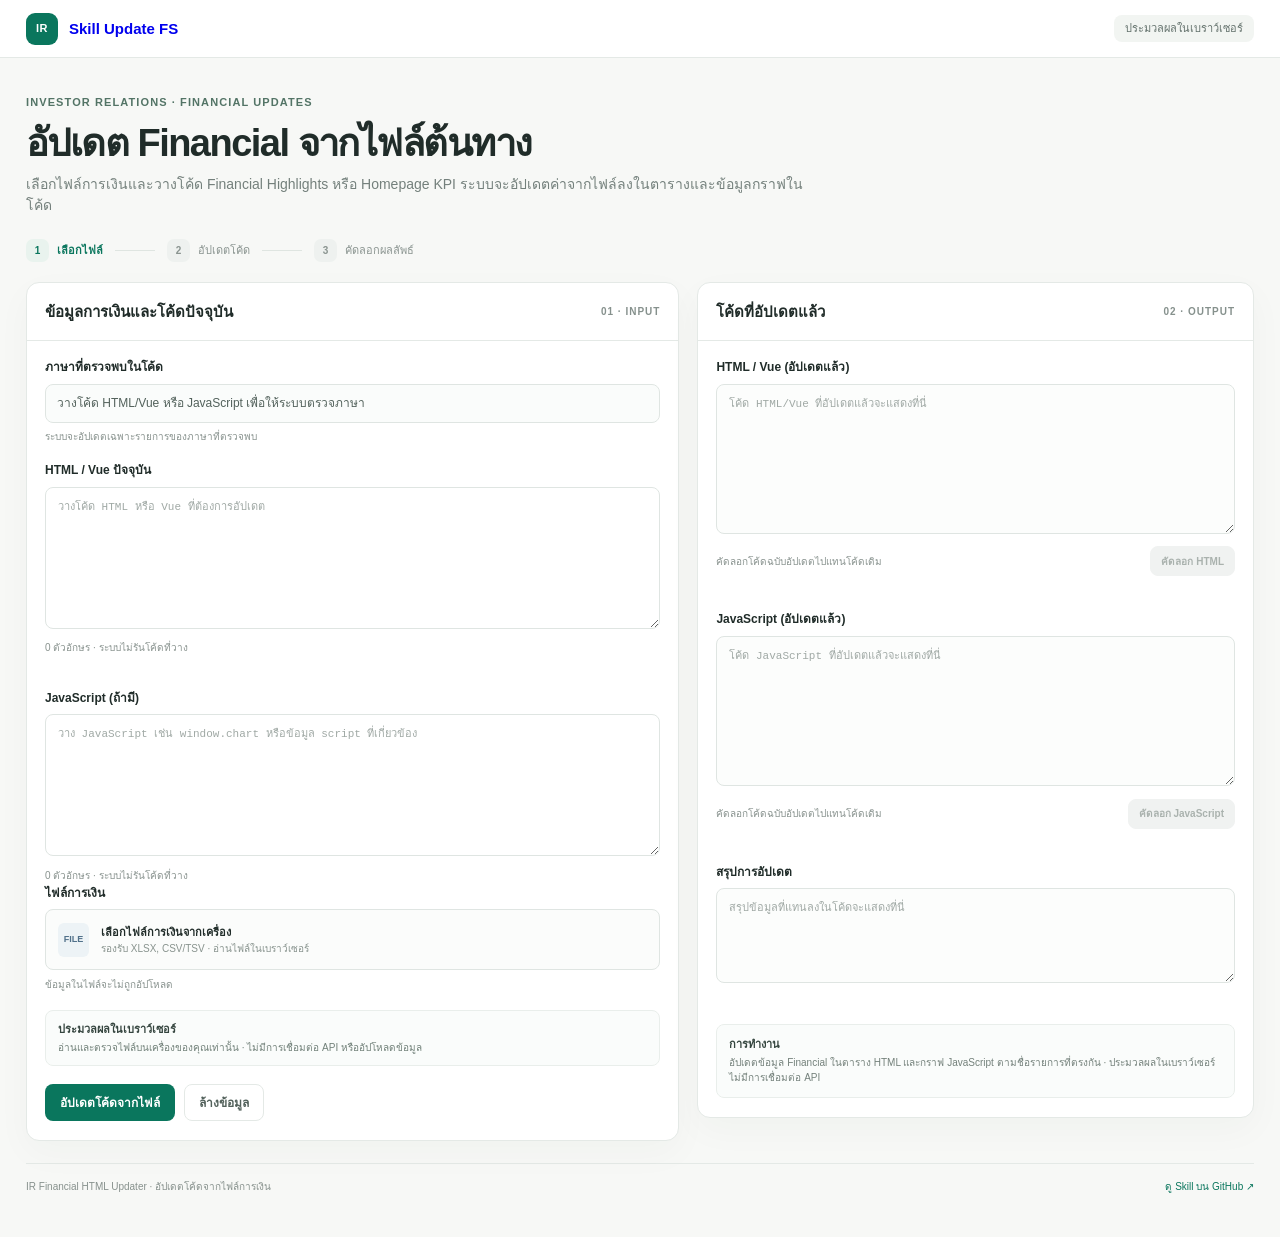
==== commit 8968ea4a: "Detect code language and report financial update points" ====
--- a/index.html
+++ b/index.html
@@ -1,201 +1,209 @@
-<!doctype html>
-<html lang="th">
-<head>
-  <meta charset="utf-8" />
-  <meta name="viewport" content="width=device-width, initial-scale=1" />
-  <meta name="theme-color" content="#f7f8f6" />
-  <meta name="description" content="อ่านไฟล์ต้นทางในเบราว์เซอร์แล้วอัปเดตข้อมูลในโค้ดโดยไม่อัปโหลดข้อมูล" />
-  <title>Skill Update FS · ประมวลผลในเบราว์เซอร์</title>
-  <style>
-    :root{color-scheme:light;--ink:#202c29;--muted:#74807c;--line:#e4e9e6;--paper:#f7f8f6;--green:#0a765d;--green-dark:#075944;--mint:#e9f3ee;--white:#fff;--soft:#fbfcfb;--shadow:0 12px 36px #1f342a08}
-    *{box-sizing:border-box}html{scroll-behavior:smooth}body{margin:0;background:var(--paper);color:var(--ink);font:14px/1.55 "Segoe UI",Tahoma,sans-serif}button,input,select,textarea{font:inherit}button,a{-webkit-tap-highlight-color:transparent}
-    .topbar{height:58px;background:#fff;border-bottom:1px solid var(--line)}.top{max-width:1320px;height:100%;margin:auto;padding:0 26px;display:flex;align-items:center;justify-content:space-between}.brand{display:flex;align-items:center;gap:11px;text-decoration:none;font-size:15px;font-weight:750}.mark{width:32px;height:32px;display:grid;place-items:center;border-radius:9px;background:var(--green);color:#fff;font-size:11px;letter-spacing:.04em}.top-label{padding:5px 11px;border-radius:8px;background:#f2f5f2;color:#64726d;font-size:11px}
-    main{max-width:1320px;margin:auto;padding:0 26px 42px}.intro{padding:36px 0 20px}.eyebrow{color:#537466;font-size:11px;letter-spacing:.1em;font-weight:760;text-transform:uppercase}.intro h1{font-size:clamp(28px,3vw,38px);line-height:1.2;letter-spacing:-.04em;margin:10px 0 7px}.intro p{margin:0;color:var(--muted);font-size:14px;max-width:800px}.steps{display:flex;align-items:center;gap:0;margin-top:22px;max-width:410px}.step{display:flex;align-items:center;gap:8px;color:#8a9490;font-size:11px;white-space:nowrap}.step b{width:23px;height:23px;border-radius:7px;background:#eef1ef;display:grid;place-items:center;font-size:10px}.step.active{color:var(--green);font-weight:700}.step.active b{background:var(--mint);color:var(--green)}.step-line{height:1px;background:#dfe5e1;width:40px;margin:0 12px}
-    .workspace{display:grid;grid-template-columns:1.08fr .92fr;align-items:start;gap:18px}.panel{background:var(--white);border:1px solid var(--line);border-radius:13px;box-shadow:var(--shadow);overflow:hidden}.panel-head{min-height:58px;padding:15px 18px;border-bottom:1px solid var(--line);display:flex;align-items:center;justify-content:space-between;gap:14px}.panel-head h2{margin:0;font-size:15px;font-weight:730}.kicker{color:#86918d;font-size:10px;font-weight:730;letter-spacing:.1em;white-space:nowrap}.panel-body{padding:17px 18px 19px}.field{margin-bottom:17px}.field:last-child{margin-bottom:0}label,.field-label{display:block;font-weight:680;font-size:12px;margin-bottom:7px}.hint{font-size:10px;color:#89938f;margin-top:6px}.select,textarea,.filebox{width:100%;border:1px solid #dfe5e2;border-radius:8px;background:#fff;color:var(--ink);outline:none}.select{height:39px;padding:0 11px}.select:focus,textarea:focus{border-color:#7cb39f;box-shadow:0 0 0 3px #e8f4ee}.textareas{display:grid;gap:16px}textarea{resize:vertical;min-height:142px;padding:11px 12px;font:11px/1.55 Consolas,"Courier New",monospace}textarea::placeholder{color:#a0a9a5}.counter{font-size:10px;color:#89938f;margin-top:5px}.upload{display:block;position:relative}.upload input{position:absolute;inset:0;width:100%;height:100%;opacity:0;cursor:pointer}.filebox{min-height:61px;padding:10px 12px;display:flex;align-items:center;gap:12px;background:var(--soft)}.file-icon{width:31px;height:34px;border-radius:6px;background:#edf3f6;color:#51718a;display:grid;place-items:center;font-size:9px;font-weight:800}.file-name{font-size:11px;font-weight:650}.file-sub{display:block;color:#88938e;font-size:10px;font-weight:400}.privacy{padding:10px 12px;border:1px solid #e9eeeb;border-radius:8px;background:#fafcfb;color:#718079;font-size:10px}.privacy strong{display:block;color:#35453f;font-size:11px;margin-bottom:2px}.actions{display:flex;align-items:center;gap:9px;margin-top:18px}.btn{min-height:37px;padding:8px 14px;border-radius:8px;border:1px solid transparent;cursor:pointer;font-size:12px;font-weight:700}.btn.primary{background:var(--green);color:#fff}.btn.primary:hover{background:var(--green-dark)}.btn.quiet{background:#fff;border-color:var(--line);color:#52615b}.btn.copy{background:#fff;border-color:var(--line);color:#54625d;padding:6px 10px;min-height:30px;font-size:10px}.btn:disabled{background:#f0f2f1;border-color:#f0f2f1;color:#aab2ae;cursor:not-allowed}.status{font-size:10px;color:var(--muted)}
-    .output-stack{display:grid;gap:17px}.output-field textarea{min-height:150px;background:#fcfdfc}.output-field.report textarea{min-height:95px}.output-tools{display:flex;align-items:center;justify-content:space-between;margin-top:6px}.output-tools .hint{margin:0}.system-status{padding:11px 12px;border:1px solid #e9eeeb;border-radius:8px;background:#fafcfb;color:#74817b;font-size:10px}.system-status strong{display:block;color:#34453e;font-size:11px;margin-bottom:2px}.footer{display:flex;justify-content:space-between;gap:15px;flex-wrap:wrap;border-top:1px solid var(--line);margin-top:22px;padding-top:15px;color:#87918d;font-size:10px}.footer a{color:var(--green);text-decoration:none}
-    @media(max-width:850px){main{padding:0 18px 32px}.top{padding:0 18px}.workspace{grid-template-columns:1fr}.intro{padding-top:29px}.output-stack{gap:14px}}
-    @media(max-width:560px){main{padding:0 12px 28px}.top{padding:0 12px}.intro{padding-top:25px}.intro h1{font-size:28px}.panel-head{padding:13px 14px}.panel-body{padding:14px}.steps{max-width:100%}.step-line{width:22px;margin:0 7px}.actions{flex-wrap:wrap}.actions .status{width:100%}.footer{display:grid;gap:5px}}
-    @media(prefers-reduced-motion:reduce){html{scroll-behavior:auto}}
-  </style>
-</head>
-<body>
-  <header class="topbar"><div class="top"><a class="brand" href="#top"><span class="mark">IR</span><span>Skill Update FS</span></a><span class="top-label">ประมวลผลในเบราว์เซอร์</span></div></header>
-  <main id="top">
-    <section class="intro" aria-labelledby="page-title">
-      <div class="eyebrow">Investor Relations · Financial updates</div>
-      <h1 id="page-title">อัปเดต Financial จากไฟล์ต้นทาง</h1>
-      <p>เลือกไฟล์การเงินและวางโค้ด Financial Highlights หรือ Homepage KPI ระบบจะอัปเดตค่าจากไฟล์ลงในตารางและข้อมูลกราฟในโค้ด</p>
-      <div class="steps" aria-label="ขั้นตอนการทำงาน"><span class="step active"><b>1</b> เลือกไฟล์</span><span class="step-line"></span><span class="step"><b>2</b> อัปเดตโค้ด</span><span class="step-line"></span><span class="step"><b>3</b> คัดลอกผลลัพธ์</span></div>
-    </section>
-    <section class="workspace" aria-label="พื้นที่อัปเดตโค้ด">
-      <article class="panel" aria-labelledby="input-title">
-          <div class="panel-head"><h2 id="input-title">ข้อมูลการเงินและโค้ดปัจจุบัน</h2><span class="kicker">01 · INPUT</span></div>
-        <div class="panel-body">
-          <div class="field"><label for="locale">ภาษาของหน้าเว็บ</label><select class="select" id="locale"><option>ไทย (TH)</option><option>English (EN)</option><option>ไทยและอังกฤษ (TH + EN)</option></select></div>
-          <div class="textareas">
-            <div class="field"><label for="html-code">HTML / Vue ปัจจุบัน</label><textarea id="html-code" placeholder="วางโค้ด HTML หรือ Vue ที่ต้องการอัปเดต"></textarea><div class="counter"><span id="html-count">0</span> ตัวอักษร · ระบบไม่รันโค้ดที่วาง</div></div>
-            <div class="field"><label for="javascript-code">JavaScript (ถ้ามี)</label><textarea id="javascript-code" placeholder="วาง JavaScript เช่น window.chart หรือข้อมูล script ที่เกี่ยวข้อง"></textarea><div class="counter"><span id="js-count">0</span> ตัวอักษร · ระบบไม่รันโค้ดที่วาง</div></div>
-          </div>
-          <div class="field"><label for="source-file">ไฟล์การเงิน</label><label class="upload" for="source-file"><input id="source-file" type="file" accept=".xlsx,.csv,.tsv"><span class="filebox"><span class="file-icon">FILE</span><span><span class="file-name" id="file-name">เลือกไฟล์การเงินจากเครื่อง</span><span class="file-sub">รองรับ XLSX, CSV/TSV · อ่านไฟล์ในเบราว์เซอร์</span></span></span></label><div class="hint" id="source-status" role="status" aria-live="polite">ข้อมูลในไฟล์จะไม่ถูกอัปโหลด</div></div>
-          <div class="privacy"><strong>ประมวลผลในเบราว์เซอร์</strong>อ่านและตรวจไฟล์บนเครื่องของคุณเท่านั้น · ไม่มีการเชื่อมต่อ API หรืออัปโหลดข้อมูล</div>
-          <div class="actions"><button class="btn primary" id="update-code" type="button">อัปเดตโค้ดจากไฟล์</button><button class="btn quiet" id="clear" type="button">ล้างข้อมูล</button><span class="status" id="form-status" role="status" aria-live="polite"></span></div>
-        </div>
-      </article>
-      <article class="panel" aria-labelledby="result-title">
-        <div class="panel-head"><h2 id="result-title">โค้ดที่อัปเดตแล้ว</h2><span class="kicker">02 · OUTPUT</span></div>
-        <div class="panel-body output-stack">
-          <div class="field output-field"><label for="html-result">HTML / Vue (อัปเดตแล้ว)</label><textarea id="html-result" placeholder="โค้ด HTML/Vue ที่อัปเดตแล้วจะแสดงที่นี่" readonly></textarea><div class="output-tools"><span class="hint">คัดลอกโค้ดฉบับอัปเดตไปแทนโค้ดเดิม</span><button class="btn copy" data-copy="html-result" disabled>คัดลอก HTML</button></div></div>
-          <div class="field output-field"><label for="js-result">JavaScript (อัปเดตแล้ว)</label><textarea id="js-result" placeholder="โค้ด JavaScript ที่อัปเดตแล้วจะแสดงที่นี่" readonly></textarea><div class="output-tools"><span class="hint">คัดลอกโค้ดฉบับอัปเดตไปแทนโค้ดเดิม</span><button class="btn copy" data-copy="js-result" disabled>คัดลอก JavaScript</button></div></div>
-          <div class="field output-field report"><label for="report-result">สรุปการอัปเดต</label><textarea id="report-result" placeholder="สรุปข้อมูลที่แทนลงในโค้ดจะแสดงที่นี่" readonly></textarea></div>
-          <div class="system-status"><strong>การทำงาน</strong><span>อัปเดตข้อมูล Financial ในตาราง HTML และกราฟ JavaScript ตามชื่อรายการที่ตรงกัน · ประมวลผลในเบราว์เซอร์ ไม่มีการเชื่อมต่อ API</span></div>
-        </div>
-      </article>
-    </section>
-    <footer class="footer"><span>IR Financial HTML Updater · อัปเดตโค้ดจากไฟล์การเงิน</span><a href="https://github.com/Thanakon-KN/skill-update-fs" target="_blank" rel="noopener noreferrer">ดู Skill บน GitHub ↗</a></footer>
-  </main>
-  <script>
-    const htmlCode=document.querySelector('#html-code');
-    const jsCode=document.querySelector('#javascript-code');
-    const formStatus=document.querySelector('#form-status');
-    let sourceFile=null;
-    let sourceData=null;
-    htmlCode.addEventListener('input',()=>document.querySelector('#html-count').textContent=htmlCode.value.length.toLocaleString('th-TH'));
-    jsCode.addEventListener('input',()=>document.querySelector('#js-count').textContent=jsCode.value.length.toLocaleString('th-TH'));
-    const sourceInput=document.querySelector('#source-file');
-    const sourceStatus=document.querySelector('#source-status');
-    const setSourceStatus=(message,isError=false)=>{sourceStatus.textContent=message;sourceStatus.style.color=isError?'#a33d35':'';};
-    const xmlText=(node)=>Array.from(node.querySelectorAll('*')).filter(el=>el.localName==='t').map(el=>el.textContent||'').join('');
-    const parseXml=(text)=>{const xml=new DOMParser().parseFromString(text,'application/xml');if(xml.querySelector('parsererror'))throw new Error('โครงสร้าง XML ในไฟล์ไม่ถูกต้อง');return xml;};
-    function parseDelimited(text,delimiter){
-      const rows=[];let row=[],cell='',quoted=false;
-      for(let i=0;i<text.length;i++){
-        const ch=text[i];
-        if(quoted){if(ch==='"'&&text[i+1]==='"'){cell+='"';i++;}else if(ch==='"')quoted=false;else cell+=ch;}
-        else if(ch==='"'&&cell==='')quoted=true;
-        else if(ch===delimiter){row.push(cell);cell='';}
-        else if(ch==='\n'){row.push(cell.replace(/\r$/,''));rows.push(row);row=[];cell='';}
-        else cell+=ch;
-      }
-      if(cell!==''||row.length){row.push(cell.replace(/\r$/,''));rows.push(row);}
-      return rows.filter(cells=>cells.some(value=>value!==''));
-    }
-    async function unzip(file){
-      const bytes=new Uint8Array(await file.arrayBuffer());const view=new DataView(bytes.buffer,bytes.byteOffset,bytes.byteLength);
-      let end=-1;for(let i=bytes.length-22;i>=Math.max(0,bytes.length-65557);i--){if(view.getUint32(i,true)===0x06054b50){end=i;break;}}
-      if(end<0)throw new Error('ไฟล์นี้ไม่ใช่ XLSX ที่รองรับ');
-      const count=view.getUint16(end+10,true);let offset=view.getUint32(end+16,true);const entries=new Map();const decoder=new TextDecoder();
-      for(let i=0;i<count;i++){
-        if(view.getUint32(offset,true)!==0x02014b50)throw new Error('อ่านสารบัญไฟล์ ZIP ไม่ได้');
-        const method=view.getUint16(offset+10,true),compressedSize=view.getUint32(offset+20,true),nameLength=view.getUint16(offset+28,true),extraLength=view.getUint16(offset+30,true),commentLength=view.getUint16(offset+32,true),localOffset=view.getUint32(offset+42,true);
-        const name=decoder.decode(bytes.subarray(offset+46,offset+46+nameLength));
-        const localNameLength=view.getUint16(localOffset+26,true),localExtraLength=view.getUint16(localOffset+28,true),dataStart=localOffset+30+localNameLength+localExtraLength;
-        const compressed=bytes.slice(dataStart,dataStart+compressedSize);let content;
-        if(method===0)content=compressed;
-        else if(method===8){if(!('DecompressionStream'in window))throw new Error('เบราว์เซอร์นี้ยังไม่รองรับการอ่านไฟล์บีบอัด');const stream=new Blob([compressed]).stream().pipeThrough(new DecompressionStream('deflate-raw'));content=new Uint8Array(await new Response(stream).arrayBuffer());}
-        else throw new Error(`ไฟล์ ZIP ใช้วิธีบีบอัดที่ไม่รองรับ (${method})`);
-        entries.set(name,decoder.decode(content));offset+=46+nameLength+extraLength+commentLength;
-      }
-      return entries;
-    }
-    const normalizePath=(path)=>{const parts=[];for(const item of path.replace(/^\//,'').split('/')){if(item==='..')parts.pop();else if(item&&item!=='.')parts.push(item);}return parts.join('/');};
-    async function readXlsx(file){
-      const zip=await unzip(file);const workbook=parseXml(zip.get('xl/workbook.xml')||'');const rels=parseXml(zip.get('xl/_rels/workbook.xml.rels')||'');
-      const relMap=new Map(Array.from(rels.getElementsByTagName('Relationship')).map(r=>{const target=r.getAttribute('Target');return [r.getAttribute('Id'),normalizePath(target.startsWith('/')?target:`xl/${target}`)];}));
-      const sharedXml=zip.get('xl/sharedStrings.xml');const shared=sharedXml?Array.from(parseXml(sharedXml).getElementsByTagName('si')).map(xmlText):[];
-      const sheets=[];
-      for(const sheet of Array.from(workbook.getElementsByTagName('sheet'))){
-        const id=sheet.getAttributeNS('http://schemas.openxmlformats.org/officeDocument/2006/relationships','id')||sheet.getAttribute('r:id');const path=relMap.get(id);if(!path)continue;
-        const sheetXml=zip.get(path);if(!sheetXml)continue;const xml=parseXml(sheetXml);const rows=[];
-        for(const row of Array.from(xml.getElementsByTagName('row'))){const cells=[];for(const cell of Array.from(row.getElementsByTagName('c'))){const ref=cell.getAttribute('r');const valueNode=cell.getElementsByTagName('v')[0];let value=valueNode?.textContent||'';if(cell.getAttribute('t')==='s')value=shared[Number(value)]??value;else if(cell.getAttribute('t')==='inlineStr')value=xmlText(cell);else if(cell.getAttribute('t')==='b')value=value==='1'?'TRUE':'FALSE';if(value===''){const formula=cell.getElementsByTagName('f')[0]?.textContent; if(formula)value=`=${formula}`;}cells.push({ref,value});}if(cells.length)rows.push({number:row.getAttribute('r'),cells});}
-        sheets.push({name:sheet.getAttribute('name')||'Sheet',rows});
-      }
-      if(!sheets.length)throw new Error('ไม่พบ worksheet ในไฟล์ XLSX');return {kind:'xlsx',sheets};
-    }
-    const plainText=(value)=>{const node=document.createElement('div');node.innerHTML=value;return(node.textContent||'').replace(/\s+/g,' ').trim();};
-    const normalizeLabel=(value)=>plainText(String(value??'')).toLocaleLowerCase().replace(/[\s\u00a0]+/g,' ').replace(/[：:]/g,'').trim();
-    function sourceGrids(data){
-      if(data.kind==='xlsx')return data.sheets.map(sheet=>({name:sheet.name,rows:sheet.rows.map(row=>{const cells=[];for(const cell of row.cells){const match=cell.ref.match(/^[A-Z]+/i);if(!match)continue;let col=0;for(const ch of match[0].toUpperCase())col=col*26+ch.charCodeAt(0)-64;cells[col-1]=String(cell.value??'');}return cells;} )}));
-      if(data.kind==='table')return [{name:'ไฟล์ต้นทาง',rows:data.rows}];
-      return [];
-    }
-    function updateHtmlTables(source,html){
-      if(!html.trim())return {code:html,changes:[],unmatched:[]};
-      const sourceRows=sourceGrids(source).flatMap(sheet=>sheet.rows.map((cells,index)=>({sheet:sheet.name,index,cells})).filter(row=>row.cells.length>1&&String(row.cells[0]??'').trim()));
-      const changes=[],matched=new Set();
-      const code=html.replace(/<tr\b([^>]*)>([\s\S]*?)<\/tr>/gi,(row,attrs,inner)=>{
-        const cells=[...inner.matchAll(/<(td|th)\b([^>]*)>([\s\S]*?)<\/\1>/gi)];if(cells.length<2)return row;
-        const label=normalizeLabel(cells[0][3]);if(!label)return row;
-        const sourceRow=sourceRows.find(item=>normalizeLabel(item.cells[0])===label);if(!sourceRow)return row;
-        matched.add(sourceRow);let updated=inner;let offset=0;
-        for(let index=1;index<cells.length&&index<sourceRow.cells.length;index++){
-          const cell=cells[index],value=String(sourceRow.cells[index]??'');if(!value.trim())continue;
-          const existing=cell[3],formatted=formatLike(value,plainText(existing));
-          const replacement=replaceCellValue(existing,formatted);
-          if(replacement===existing)continue;
-          const start=cell.index+cell[0].indexOf('>')+1,end=cell.index+cell[0].lastIndexOf('</');
-          const from=start+offset,to=end+offset;updated=updated.slice(0,from)+replacement+updated.slice(to);offset+=replacement.length-existing.length;
-          changes.push({label:plainText(cells[0][3]),old:plainText(existing),value:formatted,source:`${sourceRow.sheet} แถว ${sourceRow.index+1}`});
-        }
-        return `<tr${attrs}>${updated}</tr>`;
-      });
-      return {code,changes,unmatched:sourceRows.filter(row=>!matched.has(row)).map(row=>String(row.cells[0]??''))};
-    }
-    function updateJsChartRows(source,js){
-      const rows=sourceGrids(source).flatMap(sheet=>sheet.rows.map((cells,index)=>({sheet:sheet.name,index,cells})).filter(row=>row.cells.length>1&&String(row.cells[0]??'').trim())),changes=[];
-      const code=js.replace(/((?:name|label)\s*:\s*)(['"])([^'"]+)\2([\s\S]{0,300}?\bdata\s*:\s*)\[([^\]]*)\]/gi,(match,prefix,quote,label,dataPrefix,oldArray)=>{
-        const row=rows.find(item=>normalizeLabel(item.cells[0])===normalizeLabel(label));if(!row)return match;
-        const values=row.cells.slice(1).map(value=>String(value??'').trim()).filter(Boolean);if(!values.length)return match;
-        const next=values.map(value=>/^[-+]?\d+(?:\.\d+)?$/.test(value.replace(/,/g,''))?value.replace(/,/g,''):JSON.stringify(value)).join(', ');
-        if(next===oldArray.trim())return match;
-        changes.push({label,old:oldArray.trim(),value:next,source:`${row.sheet} แถว ${row.index+1}`});return `${prefix}${quote}${label}${quote}${dataPrefix}[${next}]`;
-      });
-      return {code,changes};
-    }
-    function formatLike(value,oldValue){
-      const raw=String(value).trim(),old=String(oldValue).trim();
-      if(!raw||!/^[-+]?\d[\d,]*(?:\.\d+)?%?$/.test(raw.replace(/\s/g,'')))return raw;
-      const number=Number(raw.replace(/,/g,'').replace(/%$/,''));if(!Number.isFinite(number))return raw;
-      if(old.endsWith('%')&&!raw.endsWith('%'))return `${number}%`;
-      const decimals=(old.match(/\.(\d+)/)||[])[1]?.length;if(decimals!==undefined)return number.toLocaleString('en-US',{minimumFractionDigits:decimals,maximumFractionDigits:Math.max(decimals,6)});
-      if(old.includes(',')||Math.abs(number)>=1000)return number.toLocaleString('en-US',{maximumFractionDigits:6});
-      return raw;
-    }
-    function replaceCellValue(inner,value){
-      if(/<counter-number\b/i.test(inner))return inner.replace(/(:number|number|:value|value)=(['"])[^'"]*\2/i,(_match,attr,quote)=>`${attr}=${quote}${value}${quote}`).replace(/(<counter-number\b[^>]*>)[\s\S]*?(<\/counter-number>)/i,(_match,open,close)=>`${open}${value}${close}`);
-      if(/<[^>]+>/.test(inner))return inner.replace(/>([^<>]*)</,(_match,left,right)=>`>${value}<`);
-      return value;
-    }
-    sourceInput.addEventListener('change',async event=>{
-      sourceFile=event.target.files[0]||null;sourceData=null;
-      if(!sourceFile){setSourceStatus('ข้อมูลในไฟล์จะไม่ถูกอัปโหลด');return;}
-      document.querySelector('#file-name').textContent=sourceFile.name;setSourceStatus('กำลังอ่านไฟล์ในเบราว์เซอร์…');
-      if(sourceFile.size>20*1024*1024){sourceInput.value='';sourceFile=null;document.querySelector('#file-name').textContent='เลือกไฟล์ข้อมูลจากเครื่อง';setSourceStatus('ไฟล์เกิน 20 MB',true);return;}
-      try{
-        const extension=sourceFile.name.split('.').pop().toLowerCase();
-        if(extension==='xlsx')sourceData=await readXlsx(sourceFile);
-        else if(extension==='csv'||extension==='tsv'){const text=(await sourceFile.text()).replace(/^\uFEFF/,'');sourceData={kind:'table',rows:parseDelimited(text,extension==='tsv'?'\t':',')};}
-        else throw new Error('รองรับเฉพาะ XLSX, CSV และ TSV');
-        setSourceStatus(`อ่านไฟล์แล้วในเครื่อง · ${(sourceFile.size/1024/1024).toFixed(2)} MB · ${sourceData.kind==='xlsx'?`${sourceData.sheets.length} sheet`:`${sourceData.rows.length} แถว`}`);
-      }catch(error){sourceData=null;setSourceStatus(`อ่านไฟล์ไม่ได้: ${error.message}`,true);}
-    });
-    document.querySelector('#update-code').addEventListener('click',()=>{
-      if(!sourceFile||!sourceData){formStatus.textContent='เลือกไฟล์ต้นทางที่อ่านได้ก่อน';return;}
-      const updated=updateHtmlTables(sourceData,htmlCode.value),updatedJs=updateJsChartRows(sourceData,jsCode.value);
-      const htmlResult=updated.code,jsResult=updatedJs.code,htmlChanges=updated.changes,jsChanges=updatedJs.changes;
-      document.querySelector('#html-result').value=htmlResult;document.querySelector('#js-result').value=jsResult;
-      document.querySelectorAll('[data-copy]').forEach(button=>button.disabled=false);
-      const changes=[...htmlChanges,...jsChanges];
-      document.querySelector('#report-result').value=[`ไฟล์การเงิน: ${sourceFile.name}`,`อัปเดตโค้ด ${changes.length} จุด`,...changes.slice(0,100).map(item=>`• ${item.label}: ${item.old} → ${item.value} (${item.source})`),changes.length>100?`แสดง 100 จาก ${changes.length} จุด`:null,changes.length?'':'ไม่พบแถว Financial ที่อัปเดตได้: ระบบจับคู่ชื่อรายการในคอลัมน์แรกของไฟล์กับแถวในตาราง HTML หรือชุดข้อมูลกราฟ JavaScript'].filter(Boolean).join('\n');
-      formStatus.textContent=changes.length?`อัปเดตโค้ดแล้ว ${changes.length} จุด`:'ยังไม่มีจุดที่อัปเดต';
-    });
-    document.querySelector('#clear').addEventListener('click',()=>{
-      document.querySelector('#locale').selectedIndex=0;
-      htmlCode.value='';jsCode.value='';document.querySelector('#source-file').value='';sourceFile=null;sourceData=null;
-      document.querySelector('#html-result').value='';document.querySelector('#js-result').value='';document.querySelector('#report-result').value='';document.querySelectorAll('[data-copy]').forEach(button=>button.disabled=true);
-      document.querySelector('#file-name').textContent='เลือกไฟล์การเงินจากเครื่อง';setSourceStatus('ข้อมูลในไฟล์จะไม่ถูกอัปโหลด');
-      document.querySelector('#html-count').textContent='0';document.querySelector('#js-count').textContent='0';formStatus.textContent='ล้างข้อมูลแล้ว';
-    });
-    document.querySelectorAll('[data-copy]').forEach(button=>button.addEventListener('click',async()=>{try{await navigator.clipboard.writeText(document.querySelector(`#${button.dataset.copy}`).value);formStatus.textContent='คัดลอกโค้ดแล้ว';}catch{formStatus.textContent='คัดลอกไม่สำเร็จ กรุณาเลือกข้อความแล้วกด Ctrl+C';}}));
-  </script>
-</body>
-</html>
+<!doctype html>
+<html lang="th">
+<head>
+  <meta charset="utf-8" />
+  <meta name="viewport" content="width=device-width, initial-scale=1" />
+  <meta name="theme-color" content="#f7f8f6" />
+  <meta name="description" content="อ่านไฟล์ต้นทางในเบราว์เซอร์แล้วอัปเดตข้อมูลในโค้ดโดยไม่อัปโหลดข้อมูล" />
+  <title>Skill Update FS · ประมวลผลในเบราว์เซอร์</title>
+  <style>
+    :root{color-scheme:light;--ink:#202c29;--muted:#74807c;--line:#e4e9e6;--paper:#f7f8f6;--green:#0a765d;--green-dark:#075944;--mint:#e9f3ee;--white:#fff;--soft:#fbfcfb;--shadow:0 12px 36px #1f342a08}
+    *{box-sizing:border-box}html{scroll-behavior:smooth}body{margin:0;background:var(--paper);color:var(--ink);font:14px/1.55 "Segoe UI",Tahoma,sans-serif}button,input,select,textarea{font:inherit}button,a{-webkit-tap-highlight-color:transparent}
+    .topbar{height:58px;background:#fff;border-bottom:1px solid var(--line)}.top{max-width:1320px;height:100%;margin:auto;padding:0 26px;display:flex;align-items:center;justify-content:space-between}.brand{display:flex;align-items:center;gap:11px;text-decoration:none;font-size:15px;font-weight:750}.mark{width:32px;height:32px;display:grid;place-items:center;border-radius:9px;background:var(--green);color:#fff;font-size:11px;letter-spacing:.04em}.top-label{padding:5px 11px;border-radius:8px;background:#f2f5f2;color:#64726d;font-size:11px}
+    main{max-width:1320px;margin:auto;padding:0 26px 42px}.intro{padding:36px 0 20px}.eyebrow{color:#537466;font-size:11px;letter-spacing:.1em;font-weight:760;text-transform:uppercase}.intro h1{font-size:clamp(28px,3vw,38px);line-height:1.2;letter-spacing:-.04em;margin:10px 0 7px}.intro p{margin:0;color:var(--muted);font-size:14px;max-width:800px}.steps{display:flex;align-items:center;gap:0;margin-top:22px;max-width:410px}.step{display:flex;align-items:center;gap:8px;color:#8a9490;font-size:11px;white-space:nowrap}.step b{width:23px;height:23px;border-radius:7px;background:#eef1ef;display:grid;place-items:center;font-size:10px}.step.active{color:var(--green);font-weight:700}.step.active b{background:var(--mint);color:var(--green)}.step-line{height:1px;background:#dfe5e1;width:40px;margin:0 12px}
+    .workspace{display:grid;grid-template-columns:1.08fr .92fr;align-items:start;gap:18px}.panel{background:var(--white);border:1px solid var(--line);border-radius:13px;box-shadow:var(--shadow);overflow:hidden}.panel-head{min-height:58px;padding:15px 18px;border-bottom:1px solid var(--line);display:flex;align-items:center;justify-content:space-between;gap:14px}.panel-head h2{margin:0;font-size:15px;font-weight:730}.kicker{color:#86918d;font-size:10px;font-weight:730;letter-spacing:.1em;white-space:nowrap}.panel-body{padding:17px 18px 19px}.field{margin-bottom:17px}.field:last-child{margin-bottom:0}label,.field-label{display:block;font-weight:680;font-size:12px;margin-bottom:7px}.hint{font-size:10px;color:#89938f;margin-top:6px}.select,textarea,.filebox{width:100%;border:1px solid #dfe5e2;border-radius:8px;background:#fff;color:var(--ink);outline:none}.select{height:39px;padding:0 11px}.detected-language{min-height:39px;padding:9px 11px;border:1px solid #dfe5e2;border-radius:8px;background:#fafcfb;color:#52615b;font-size:12px}.detected-language:focus,textarea:focus{border-color:#7cb39f;box-shadow:0 0 0 3px #e8f4ee}.textareas{display:grid;gap:16px}textarea{resize:vertical;min-height:142px;padding:11px 12px;font:11px/1.55 Consolas,"Courier New",monospace}textarea::placeholder{color:#a0a9a5}.counter{font-size:10px;color:#89938f;margin-top:5px}.upload{display:block;position:relative}.upload input{position:absolute;inset:0;width:100%;height:100%;opacity:0;cursor:pointer}.filebox{min-height:61px;padding:10px 12px;display:flex;align-items:center;gap:12px;background:var(--soft)}.file-icon{width:31px;height:34px;border-radius:6px;background:#edf3f6;color:#51718a;display:grid;place-items:center;font-size:9px;font-weight:800}.file-name{font-size:11px;font-weight:650}.file-sub{display:block;color:#88938e;font-size:10px;font-weight:400}.privacy{padding:10px 12px;border:1px solid #e9eeeb;border-radius:8px;background:#fafcfb;color:#718079;font-size:10px}.privacy strong{display:block;color:#35453f;font-size:11px;margin-bottom:2px}.actions{display:flex;align-items:center;gap:9px;margin-top:18px}.btn{min-height:37px;padding:8px 14px;border-radius:8px;border:1px solid transparent;cursor:pointer;font-size:12px;font-weight:700}.btn.primary{background:var(--green);color:#fff}.btn.primary:hover{background:var(--green-dark)}.btn.quiet{background:#fff;border-color:var(--line);color:#52615b}.btn.copy{background:#fff;border-color:var(--line);color:#54625d;padding:6px 10px;min-height:30px;font-size:10px}.btn:disabled{background:#f0f2f1;border-color:#f0f2f1;color:#aab2ae;cursor:not-allowed}.status{font-size:10px;color:var(--muted)}
+    .output-stack{display:grid;gap:17px}.output-field textarea{min-height:150px;background:#fcfdfc}.output-field.report textarea{min-height:95px}.output-tools{display:flex;align-items:center;justify-content:space-between;margin-top:6px}.output-tools .hint{margin:0}.system-status{padding:11px 12px;border:1px solid #e9eeeb;border-radius:8px;background:#fafcfb;color:#74817b;font-size:10px}.system-status strong{display:block;color:#34453e;font-size:11px;margin-bottom:2px}.footer{display:flex;justify-content:space-between;gap:15px;flex-wrap:wrap;border-top:1px solid var(--line);margin-top:22px;padding-top:15px;color:#87918d;font-size:10px}.footer a{color:var(--green);text-decoration:none}
+    @media(max-width:850px){main{padding:0 18px 32px}.top{padding:0 18px}.workspace{grid-template-columns:1fr}.intro{padding-top:29px}.output-stack{gap:14px}}
+    @media(max-width:560px){main{padding:0 12px 28px}.top{padding:0 12px}.intro{padding-top:25px}.intro h1{font-size:28px}.panel-head{padding:13px 14px}.panel-body{padding:14px}.steps{max-width:100%}.step-line{width:22px;margin:0 7px}.actions{flex-wrap:wrap}.actions .status{width:100%}.footer{display:grid;gap:5px}}
+    @media(prefers-reduced-motion:reduce){html{scroll-behavior:auto}}
+  </style>
+</head>
+<body>
+  <header class="topbar"><div class="top"><a class="brand" href="#top"><span class="mark">IR</span><span>Skill Update FS</span></a><span class="top-label">ประมวลผลในเบราว์เซอร์</span></div></header>
+  <main id="top">
+    <section class="intro" aria-labelledby="page-title">
+      <div class="eyebrow">Investor Relations · Financial updates</div>
+      <h1 id="page-title">อัปเดต Financial จากไฟล์ต้นทาง</h1>
+      <p>เลือกไฟล์การเงินและวางโค้ด Financial Highlights หรือ Homepage KPI ระบบจะอัปเดตค่าจากไฟล์ลงในตารางและข้อมูลกราฟในโค้ด</p>
+      <div class="steps" aria-label="ขั้นตอนการทำงาน"><span class="step active"><b>1</b> เลือกไฟล์</span><span class="step-line"></span><span class="step"><b>2</b> อัปเดตโค้ด</span><span class="step-line"></span><span class="step"><b>3</b> คัดลอกผลลัพธ์</span></div>
+    </section>
+    <section class="workspace" aria-label="พื้นที่อัปเดตโค้ด">
+      <article class="panel" aria-labelledby="input-title">
+          <div class="panel-head"><h2 id="input-title">ข้อมูลการเงินและโค้ดปัจจุบัน</h2><span class="kicker">01 · INPUT</span></div>
+        <div class="panel-body">
+          <div class="field"><label for="code-language">ภาษาที่ตรวจพบในโค้ด</label><div class="detected-language" id="code-language" role="status" aria-live="polite">วางโค้ด HTML/Vue หรือ JavaScript เพื่อให้ระบบตรวจภาษา</div><div class="hint">ระบบจะอัปเดตเฉพาะรายการของภาษาที่ตรวจพบ</div></div>
+          <div class="textareas">
+            <div class="field"><label for="html-code">HTML / Vue ปัจจุบัน</label><textarea id="html-code" placeholder="วางโค้ด HTML หรือ Vue ที่ต้องการอัปเดต"></textarea><div class="counter"><span id="html-count">0</span> ตัวอักษร · ระบบไม่รันโค้ดที่วาง</div></div>
+            <div class="field"><label for="javascript-code">JavaScript (ถ้ามี)</label><textarea id="javascript-code" placeholder="วาง JavaScript เช่น window.chart หรือข้อมูล script ที่เกี่ยวข้อง"></textarea><div class="counter"><span id="js-count">0</span> ตัวอักษร · ระบบไม่รันโค้ดที่วาง</div></div>
+          </div>
+          <div class="field"><label for="source-file">ไฟล์การเงิน</label><label class="upload" for="source-file"><input id="source-file" type="file" accept=".xlsx,.csv,.tsv"><span class="filebox"><span class="file-icon">FILE</span><span><span class="file-name" id="file-name">เลือกไฟล์การเงินจากเครื่อง</span><span class="file-sub">รองรับ XLSX, CSV/TSV · อ่านไฟล์ในเบราว์เซอร์</span></span></span></label><div class="hint" id="source-status" role="status" aria-live="polite">ข้อมูลในไฟล์จะไม่ถูกอัปโหลด</div></div>
+          <div class="privacy"><strong>ประมวลผลในเบราว์เซอร์</strong>อ่านและตรวจไฟล์บนเครื่องของคุณเท่านั้น · ไม่มีการเชื่อมต่อ API หรืออัปโหลดข้อมูล</div>
+          <div class="actions"><button class="btn primary" id="update-code" type="button">อัปเดตโค้ดจากไฟล์</button><button class="btn quiet" id="clear" type="button">ล้างข้อมูล</button><span class="status" id="form-status" role="status" aria-live="polite"></span></div>
+        </div>
+      </article>
+      <article class="panel" aria-labelledby="result-title">
+        <div class="panel-head"><h2 id="result-title">โค้ดที่อัปเดตแล้ว</h2><span class="kicker">02 · OUTPUT</span></div>
+        <div class="panel-body output-stack">
+          <div class="field output-field"><label for="html-result">HTML / Vue (อัปเดตแล้ว)</label><textarea id="html-result" placeholder="โค้ด HTML/Vue ที่อัปเดตแล้วจะแสดงที่นี่" readonly></textarea><div class="output-tools"><span class="hint">คัดลอกโค้ดฉบับอัปเดตไปแทนโค้ดเดิม</span><button class="btn copy" data-copy="html-result" disabled>คัดลอก HTML</button></div></div>
+          <div class="field output-field"><label for="js-result">JavaScript (อัปเดตแล้ว)</label><textarea id="js-result" placeholder="โค้ด JavaScript ที่อัปเดตแล้วจะแสดงที่นี่" readonly></textarea><div class="output-tools"><span class="hint">คัดลอกโค้ดฉบับอัปเดตไปแทนโค้ดเดิม</span><button class="btn copy" data-copy="js-result" disabled>คัดลอก JavaScript</button></div></div>
+          <div class="field output-field report"><label for="report-result">สรุปการอัปเดต</label><textarea id="report-result" placeholder="สรุปข้อมูลที่แทนลงในโค้ดจะแสดงที่นี่" readonly></textarea></div>
+          <div class="system-status"><strong>การทำงาน</strong><span>อัปเดตข้อมูล Financial ในตาราง HTML และกราฟ JavaScript ตามชื่อรายการที่ตรงกัน · ประมวลผลในเบราว์เซอร์ ไม่มีการเชื่อมต่อ API</span></div>
+        </div>
+      </article>
+    </section>
+    <footer class="footer"><span>IR Financial HTML Updater · อัปเดตโค้ดจากไฟล์การเงิน</span><a href="https://github.com/Thanakon-KN/skill-update-fs" target="_blank" rel="noopener noreferrer">ดู Skill บน GitHub ↗</a></footer>
+  </main>
+  <script>
+    const htmlCode=document.querySelector('#html-code');
+    const jsCode=document.querySelector('#javascript-code');
+    const formStatus=document.querySelector('#form-status');
+    const languageStatus=document.querySelector('#code-language');
+    let sourceFile=null;
+    let sourceData=null;
+    htmlCode.addEventListener('input',()=>document.querySelector('#html-count').textContent=htmlCode.value.length.toLocaleString('th-TH'));
+    jsCode.addEventListener('input',()=>document.querySelector('#js-count').textContent=jsCode.value.length.toLocaleString('th-TH'));
+    const sourceInput=document.querySelector('#source-file');
+    const sourceStatus=document.querySelector('#source-status');
+    const setSourceStatus=(message,isError=false)=>{sourceStatus.textContent=message;sourceStatus.style.color=isError?'#a33d35':'';};
+    const xmlText=(node)=>Array.from(node.querySelectorAll('*')).filter(el=>el.localName==='t').map(el=>el.textContent||'').join('');
+    const parseXml=(text)=>{const xml=new DOMParser().parseFromString(text,'application/xml');if(xml.querySelector('parsererror'))throw new Error('โครงสร้าง XML ในไฟล์ไม่ถูกต้อง');return xml;};
+    function parseDelimited(text,delimiter){
+      const rows=[];let row=[],cell='',quoted=false;
+      for(let i=0;i<text.length;i++){
+        const ch=text[i];
+        if(quoted){if(ch==='"'&&text[i+1]==='"'){cell+='"';i++;}else if(ch==='"')quoted=false;else cell+=ch;}
+        else if(ch==='"'&&cell==='')quoted=true;
+        else if(ch===delimiter){row.push(cell);cell='';}
+        else if(ch==='\n'){row.push(cell.replace(/\r$/,''));rows.push(row);row=[];cell='';}
+        else cell+=ch;
+      }
+      if(cell!==''||row.length){row.push(cell.replace(/\r$/,''));rows.push(row);}
+      return rows.filter(cells=>cells.some(value=>value!==''));
+    }
+    async function unzip(file){
+      const bytes=new Uint8Array(await file.arrayBuffer());const view=new DataView(bytes.buffer,bytes.byteOffset,bytes.byteLength);
+      let end=-1;for(let i=bytes.length-22;i>=Math.max(0,bytes.length-65557);i--){if(view.getUint32(i,true)===0x06054b50){end=i;break;}}
+      if(end<0)throw new Error('ไฟล์นี้ไม่ใช่ XLSX ที่รองรับ');
+      const count=view.getUint16(end+10,true);let offset=view.getUint32(end+16,true);const entries=new Map();const decoder=new TextDecoder();
+      for(let i=0;i<count;i++){
+        if(view.getUint32(offset,true)!==0x02014b50)throw new Error('อ่านสารบัญไฟล์ ZIP ไม่ได้');
+        const method=view.getUint16(offset+10,true),compressedSize=view.getUint32(offset+20,true),nameLength=view.getUint16(offset+28,true),extraLength=view.getUint16(offset+30,true),commentLength=view.getUint16(offset+32,true),localOffset=view.getUint32(offset+42,true);
+        const name=decoder.decode(bytes.subarray(offset+46,offset+46+nameLength));
+        const localNameLength=view.getUint16(localOffset+26,true),localExtraLength=view.getUint16(localOffset+28,true),dataStart=localOffset+30+localNameLength+localExtraLength;
+        const compressed=bytes.slice(dataStart,dataStart+compressedSize);let content;
+        if(method===0)content=compressed;
+        else if(method===8){if(!('DecompressionStream'in window))throw new Error('เบราว์เซอร์นี้ยังไม่รองรับการอ่านไฟล์บีบอัด');const stream=new Blob([compressed]).stream().pipeThrough(new DecompressionStream('deflate-raw'));content=new Uint8Array(await new Response(stream).arrayBuffer());}
+        else throw new Error(`ไฟล์ ZIP ใช้วิธีบีบอัดที่ไม่รองรับ (${method})`);
+        entries.set(name,decoder.decode(content));offset+=46+nameLength+extraLength+commentLength;
+      }
+      return entries;
+    }
+    const normalizePath=(path)=>{const parts=[];for(const item of path.replace(/^\//,'').split('/')){if(item==='..')parts.pop();else if(item&&item!=='.')parts.push(item);}return parts.join('/');};
+    async function readXlsx(file){
+      const zip=await unzip(file);const workbook=parseXml(zip.get('xl/workbook.xml')||'');const rels=parseXml(zip.get('xl/_rels/workbook.xml.rels')||'');
+      const relMap=new Map(Array.from(rels.getElementsByTagName('Relationship')).map(r=>{const target=r.getAttribute('Target');return [r.getAttribute('Id'),normalizePath(target.startsWith('/')?target:`xl/${target}`)];}));
+      const sharedXml=zip.get('xl/sharedStrings.xml');const shared=sharedXml?Array.from(parseXml(sharedXml).getElementsByTagName('si')).map(xmlText):[];
+      const sheets=[];
+      for(const sheet of Array.from(workbook.getElementsByTagName('sheet'))){
+        const id=sheet.getAttributeNS('http://schemas.openxmlformats.org/officeDocument/2006/relationships','id')||sheet.getAttribute('r:id');const path=relMap.get(id);if(!path)continue;
+        const sheetXml=zip.get(path);if(!sheetXml)continue;const xml=parseXml(sheetXml);const rows=[];
+        for(const row of Array.from(xml.getElementsByTagName('row'))){const cells=[];for(const cell of Array.from(row.getElementsByTagName('c'))){const ref=cell.getAttribute('r');const valueNode=cell.getElementsByTagName('v')[0];let value=valueNode?.textContent||'';if(cell.getAttribute('t')==='s')value=shared[Number(value)]??value;else if(cell.getAttribute('t')==='inlineStr')value=xmlText(cell);else if(cell.getAttribute('t')==='b')value=value==='1'?'TRUE':'FALSE';if(value===''){const formula=cell.getElementsByTagName('f')[0]?.textContent; if(formula)value=`=${formula}`;}cells.push({ref,value});}if(cells.length)rows.push({number:row.getAttribute('r'),cells});}
+        sheets.push({name:sheet.getAttribute('name')||'Sheet',rows});
+      }
+      if(!sheets.length)throw new Error('ไม่พบ worksheet ในไฟล์ XLSX');return {kind:'xlsx',sheets};
+    }
+    const plainText=(value)=>{const node=document.createElement('div');node.innerHTML=value;return(node.textContent||'').replace(/\s+/g,' ').trim();};
+    const normalizeLabel=(value)=>plainText(String(value??'')).toLocaleLowerCase().replace(/[\s\u00a0]+/g,' ').replace(/[：:]/g,'').trim();
+    const localeName=(locale)=>locale==='TH'?'ไทย (TH)':locale==='EN'?'English (EN)':'ยังตรวจภาษาไม่ได้';
+    function textLocale(value){const text=plainText(String(value??''));if(/[\u0E00-\u0E7F]/.test(text))return 'TH';return /[A-Za-z]/.test(text)?'EN':'';}
+    function detectCodeLocale(html,js){const declared=html.match(/\blang\s*=\s*(['"])(th|en)(?:-[^'"]*)?\1/i);if(declared)return declared[2].toUpperCase();const labels=[...html.matchAll(/<tr\b[^>]*>[\s\S]*?<\/tr>/gi)].map(row=>{const cell=row[0].match(/<(?:td|th)\b[^>]*>([\s\S]*?)<\/(?:td|th)>/i);return cell?plainText(cell[1]):'';}).filter(Boolean);labels.push(...[...js.matchAll(/(?:name|label)\s*:\s*(['"])([^'"]+)\1/gi)].map(match=>match[2]));const sample=labels.length?labels.join(' '):plainText(html);if(/[\u0E00-\u0E7F]/.test(sample))return 'TH';return /[A-Za-z]/.test(sample)?'EN':'';}
+    function refreshDetectedLocale(){const locale=detectCodeLocale(htmlCode.value,jsCode.value);languageStatus.textContent=locale?`ตรวจพบ ${localeName(locale)} · จะอัปเดตเฉพาะภาษานี้`:'วางโค้ด HTML/Vue หรือ JavaScript เพื่อให้ระบบตรวจภาษา';return locale;}
+    function sourceGrids(data){
+      if(data.kind==='xlsx')return data.sheets.map(sheet=>({name:sheet.name,rows:sheet.rows.map(row=>{const cells=[];for(const cell of row.cells){const match=cell.ref.match(/^[A-Z]+/i);if(!match)continue;let col=0;for(const ch of match[0].toUpperCase())col=col*26+ch.charCodeAt(0)-64;cells[col-1]=String(cell.value??'');}return cells;} )}));
+      if(data.kind==='table')return [{name:'ไฟล์ต้นทาง',rows:data.rows}];
+      return [];
+    }
+    function updateHtmlTables(source,html,locale){
+      if(!html.trim())return {code:html,changes:[],inspected:[]};
+      const sourceRows=sourceGrids(source).flatMap(sheet=>sheet.rows.map((cells,index)=>({sheet:sheet.name,index,cells})).filter(row=>row.cells.length>1&&String(row.cells[0]??'').trim()));
+      const changes=[],matched=new Set(),inspected=new Set(),unmatched=[];
+      const code=html.replace(/<tr\b([^>]*)>([\s\S]*?)<\/tr>/gi,(row,attrs,inner)=>{
+        const cells=[...inner.matchAll(/<(td|th)\b([^>]*)>([\s\S]*?)<\/\1>/gi)];if(cells.length<2)return row;
+        const label=normalizeLabel(cells[0][3]);if(!label||textLocale(cells[0][3])!==locale)return row;
+        const candidates=sourceRows.filter(item=>normalizeLabel(item.cells[0])===label);if(candidates.length!==1){unmatched.push(`${plainText(cells[0][3])}${candidates.length>1?' (ชื่อซ้ำในไฟล์)':''}`);return row;}const sourceRow=candidates[0];
+        matched.add(sourceRow);inspected.add(plainText(cells[0][3]));let updated=inner;let offset=0;
+        for(let index=1;index<cells.length&&index<sourceRow.cells.length;index++){
+          const cell=cells[index],value=String(sourceRow.cells[index]??'');if(!value.trim())continue;
+          const existing=cell[3],formatted=formatLike(value,plainText(existing));
+          const replacement=replaceCellValue(existing,formatted);
+          if(replacement===existing)continue;
+          const start=cell.index+cell[0].indexOf('>')+1,end=cell.index+cell[0].lastIndexOf('</');
+          const from=start+offset,to=end+offset;updated=updated.slice(0,from)+replacement+updated.slice(to);offset+=replacement.length-existing.length;
+          changes.push({label:plainText(cells[0][3]),old:plainText(existing),value:formatted,source:`${sourceRow.sheet} แถว ${sourceRow.index+1}`});
+        }
+        return `<tr${attrs}>${updated}</tr>`;
+      });
+      return {code,changes,inspected:[...inspected],unmatched:[...new Set(unmatched)]};
+    }
+    function updateJsChartRows(source,js,locale){
+      const rows=sourceGrids(source).flatMap(sheet=>sheet.rows.map((cells,index)=>({sheet:sheet.name,index,cells})).filter(row=>row.cells.length>1&&String(row.cells[0]??'').trim())),changes=[],inspected=new Set(),unmatched=[];
+      const code=js.replace(/((?:name|label)\s*:\s*)(['"])([^'"]+)\2([\s\S]{0,300}?\bdata\s*:\s*)\[([^\]]*)\]/gi,(match,prefix,quote,label,dataPrefix,oldArray)=>{
+        if(textLocale(label)!==locale)return match;const candidates=rows.filter(item=>normalizeLabel(item.cells[0])===normalizeLabel(label));if(candidates.length!==1){unmatched.push(`${label}${candidates.length>1?' (ชื่อซ้ำในไฟล์)':''}`);return match;}const row=candidates[0];inspected.add(label);
+        const values=row.cells.slice(1).map(value=>String(value??'').trim()).filter(Boolean);if(!values.length)return match;
+        const next=values.map(value=>/^[-+]?\d+(?:\.\d+)?$/.test(value.replace(/,/g,''))?value.replace(/,/g,''):JSON.stringify(value)).join(', ');
+        if(next===oldArray.trim())return match;
+        changes.push({label,old:oldArray.trim(),value:next,source:`${row.sheet} แถว ${row.index+1}`});return `${prefix}${quote}${label}${quote}${dataPrefix}[${next}]`;
+      });
+      return {code,changes,inspected:[...inspected],unmatched:[...new Set(unmatched)]};
+    }
+    function formatLike(value,oldValue){
+      const raw=String(value).trim(),old=String(oldValue).trim();
+      if(!raw||!/^[-+]?\d[\d,]*(?:\.\d+)?%?$/.test(raw.replace(/\s/g,'')))return raw;
+      const number=Number(raw.replace(/,/g,'').replace(/%$/,''));if(!Number.isFinite(number))return raw;
+      if(old.endsWith('%')&&!raw.endsWith('%'))return `${number}%`;
+      const decimals=(old.match(/\.(\d+)/)||[])[1]?.length;if(decimals!==undefined)return number.toLocaleString('en-US',{minimumFractionDigits:decimals,maximumFractionDigits:Math.max(decimals,6)});
+      if(old.includes(',')||Math.abs(number)>=1000)return number.toLocaleString('en-US',{maximumFractionDigits:6});
+      return raw;
+    }
+    function replaceCellValue(inner,value){
+      if(/<counter-number\b/i.test(inner))return inner.replace(/(:number|number|:value|value)=(['"])[^'"]*\2/i,(_match,attr,quote)=>`${attr}=${quote}${value}${quote}`).replace(/(<counter-number\b[^>]*>)[\s\S]*?(<\/counter-number>)/i,(_match,open,close)=>`${open}${value}${close}`);
+      if(/<[^>]+>/.test(inner))return inner.replace(/>([^<>]*)</,(_match,left,right)=>`>${value}<`);
+      return value;
+    }
+    sourceInput.addEventListener('change',async event=>{
+      sourceFile=event.target.files[0]||null;sourceData=null;
+      if(!sourceFile){setSourceStatus('ข้อมูลในไฟล์จะไม่ถูกอัปโหลด');return;}
+      document.querySelector('#file-name').textContent=sourceFile.name;setSourceStatus('กำลังอ่านไฟล์ในเบราว์เซอร์…');
+      if(sourceFile.size>20*1024*1024){sourceInput.value='';sourceFile=null;document.querySelector('#file-name').textContent='เลือกไฟล์ข้อมูลจากเครื่อง';setSourceStatus('ไฟล์เกิน 20 MB',true);return;}
+      try{
+        const extension=sourceFile.name.split('.').pop().toLowerCase();
+        if(extension==='xlsx')sourceData=await readXlsx(sourceFile);
+        else if(extension==='csv'||extension==='tsv'){const text=(await sourceFile.text()).replace(/^\uFEFF/,'');sourceData={kind:'table',rows:parseDelimited(text,extension==='tsv'?'\t':',')};}
+        else throw new Error('รองรับเฉพาะ XLSX, CSV และ TSV');
+        setSourceStatus(`อ่านไฟล์แล้วในเครื่อง · ${(sourceFile.size/1024/1024).toFixed(2)} MB · ${sourceData.kind==='xlsx'?`${sourceData.sheets.length} sheet`:`${sourceData.rows.length} แถว`}`);
+      }catch(error){sourceData=null;setSourceStatus(`อ่านไฟล์ไม่ได้: ${error.message}`,true);}
+    });
+    htmlCode.addEventListener('input',refreshDetectedLocale);jsCode.addEventListener('input',refreshDetectedLocale);
+    document.querySelector('#update-code').addEventListener('click',()=>{
+      if(!sourceFile||!sourceData){formStatus.textContent='เลือกไฟล์ต้นทางที่อ่านได้ก่อน';return;}
+      const locale=refreshDetectedLocale();if(!locale){formStatus.textContent='ไม่พบภาษาในโค้ด กรุณาวาง HTML/Vue หรือ JavaScript ที่มีชื่อรายการก่อน';return;}
+      if(!htmlCode.value.trim()&&!jsCode.value.trim()){formStatus.textContent='วางโค้ดที่ต้องการอัปเดตก่อน';return;}
+      const updated=updateHtmlTables(sourceData,htmlCode.value,locale),updatedJs=updateJsChartRows(sourceData,jsCode.value,locale);
+      const htmlResult=updated.code,jsResult=updatedJs.code,htmlChanges=updated.changes,jsChanges=updatedJs.changes;
+      document.querySelector('#html-result').value=htmlResult;document.querySelector('#js-result').value=jsResult;
+      document.querySelectorAll('[data-copy]').forEach(button=>button.disabled=false);
+      const changes=[...htmlChanges,...jsChanges],inspected=[...new Set([...updated.inspected,...updatedJs.inspected])],unmatched=[...new Set([...updated.unmatched,...updatedJs.unmatched])];
+      document.querySelector('#report-result').value=[`ไฟล์การเงิน: ${sourceFile.name}`,`ภาษาที่ตรวจพบ: ${localeName(locale)}`,`ตรวจพบจุดที่จับคู่กับไฟล์: ${inspected.length} จุด${inspected.length?` (${inspected.join(', ')})`:''}`,`อัปเดตโค้ด ${changes.length} จุด`,...changes.slice(0,100).map(item=>`• ${item.label}: ${item.old} → ${item.value} (${item.source})`),changes.length>100?`แสดง 100 จาก ${changes.length} จุด`:null,unmatched.length?`จุดที่ยังจับคู่ไม่ได้: ${unmatched.join(', ')}`:null,inspected.length?'':'ไม่พบจุดที่ตรงกัน: ตรวจชื่อแถวในคอลัมน์แรกของไฟล์ให้ตรงกับ label ในโค้ด'].filter(Boolean).join('\n');
+      formStatus.textContent=changes.length?`อัปเดตโค้ดแล้ว ${changes.length} จุด`:'ยังไม่มีจุดที่อัปเดต';
+    });
+    document.querySelector('#clear').addEventListener('click',()=>{
+      languageStatus.textContent='วางโค้ด HTML/Vue หรือ JavaScript เพื่อให้ระบบตรวจภาษา';
+      htmlCode.value='';jsCode.value='';document.querySelector('#source-file').value='';sourceFile=null;sourceData=null;
+      document.querySelector('#html-result').value='';document.querySelector('#js-result').value='';document.querySelector('#report-result').value='';document.querySelectorAll('[data-copy]').forEach(button=>button.disabled=true);
+      document.querySelector('#file-name').textContent='เลือกไฟล์การเงินจากเครื่อง';setSourceStatus('ข้อมูลในไฟล์จะไม่ถูกอัปโหลด');
+      document.querySelector('#html-count').textContent='0';document.querySelector('#js-count').textContent='0';formStatus.textContent='ล้างข้อมูลแล้ว';
+    });
+    document.querySelectorAll('[data-copy]').forEach(button=>button.addEventListener('click',async()=>{try{await navigator.clipboard.writeText(document.querySelector(`#${button.dataset.copy}`).value);formStatus.textContent='คัดลอกโค้ดแล้ว';}catch{formStatus.textContent='คัดลอกไม่สำเร็จ กรุณาเลือกข้อความแล้วกด Ctrl+C';}}));
+  </script>
+</body>
+</html>
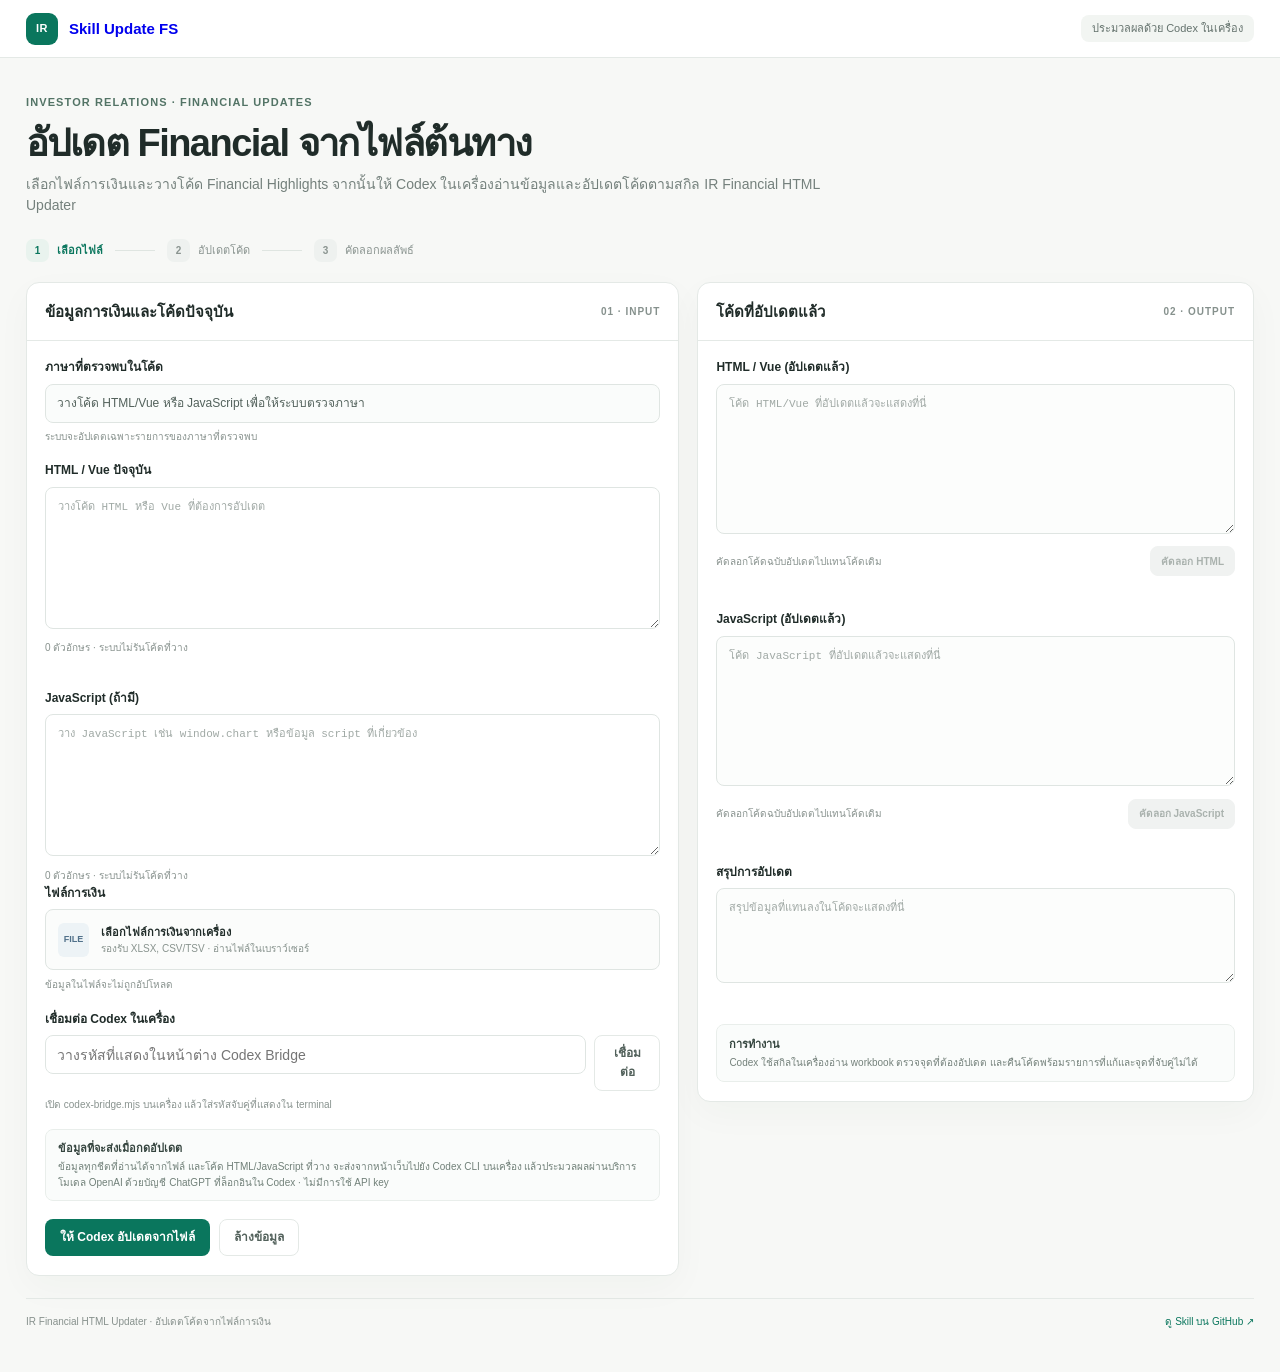
==== commit 338db4d5: "Connect website to local Codex CLI" ====
--- a/index.html
+++ b/index.html
@@ -4,8 +4,8 @@
   <meta charset="utf-8" />
   <meta name="viewport" content="width=device-width, initial-scale=1" />
   <meta name="theme-color" content="#f7f8f6" />
-  <meta name="description" content="อ่านไฟล์ต้นทางในเบราว์เซอร์แล้วอัปเดตข้อมูลในโค้ดโดยไม่อัปโหลดข้อมูล" />
-  <title>Skill Update FS · ประมวลผลในเบราว์เซอร์</title>
+  <meta name="description" content="ส่งข้อมูลการเงินและโค้ดที่เลือกให้ Codex ในเครื่องอัปเดตตามสกิล IR Financial HTML Updater" />
+  <title>Skill Update FS · Codex ในเครื่อง</title>
   <style>
     :root{color-scheme:light;--ink:#202c29;--muted:#74807c;--line:#e4e9e6;--paper:#f7f8f6;--green:#0a765d;--green-dark:#075944;--mint:#e9f3ee;--white:#fff;--soft:#fbfcfb;--shadow:0 12px 36px #1f342a08}
     *{box-sizing:border-box}html{scroll-behavior:smooth}body{margin:0;background:var(--paper);color:var(--ink);font:14px/1.55 "Segoe UI",Tahoma,sans-serif}button,input,select,textarea{font:inherit}button,a{-webkit-tap-highlight-color:transparent}
@@ -19,12 +19,12 @@
   </style>
 </head>
 <body>
-  <header class="topbar"><div class="top"><a class="brand" href="#top"><span class="mark">IR</span><span>Skill Update FS</span></a><span class="top-label">ประมวลผลในเบราว์เซอร์</span></div></header>
+  <header class="topbar"><div class="top"><a class="brand" href="#top"><span class="mark">IR</span><span>Skill Update FS</span></a><span class="top-label">ประมวลผลด้วย Codex ในเครื่อง</span></div></header>
   <main id="top">
     <section class="intro" aria-labelledby="page-title">
       <div class="eyebrow">Investor Relations · Financial updates</div>
       <h1 id="page-title">อัปเดต Financial จากไฟล์ต้นทาง</h1>
-      <p>เลือกไฟล์การเงินและวางโค้ด Financial Highlights หรือ Homepage KPI ระบบจะอัปเดตค่าจากไฟล์ลงในตารางและข้อมูลกราฟในโค้ด</p>
+      <p>เลือกไฟล์การเงินและวางโค้ด Financial Highlights จากนั้นให้ Codex ในเครื่องอ่านข้อมูลและอัปเดตโค้ดตามสกิล IR Financial HTML Updater</p>
       <div class="steps" aria-label="ขั้นตอนการทำงาน"><span class="step active"><b>1</b> เลือกไฟล์</span><span class="step-line"></span><span class="step"><b>2</b> อัปเดตโค้ด</span><span class="step-line"></span><span class="step"><b>3</b> คัดลอกผลลัพธ์</span></div>
     </section>
     <section class="workspace" aria-label="พื้นที่อัปเดตโค้ด">
@@ -37,8 +37,9 @@
             <div class="field"><label for="javascript-code">JavaScript (ถ้ามี)</label><textarea id="javascript-code" placeholder="วาง JavaScript เช่น window.chart หรือข้อมูล script ที่เกี่ยวข้อง"></textarea><div class="counter"><span id="js-count">0</span> ตัวอักษร · ระบบไม่รันโค้ดที่วาง</div></div>
           </div>
           <div class="field"><label for="source-file">ไฟล์การเงิน</label><label class="upload" for="source-file"><input id="source-file" type="file" accept=".xlsx,.csv,.tsv"><span class="filebox"><span class="file-icon">FILE</span><span><span class="file-name" id="file-name">เลือกไฟล์การเงินจากเครื่อง</span><span class="file-sub">รองรับ XLSX, CSV/TSV · อ่านไฟล์ในเบราว์เซอร์</span></span></span></label><div class="hint" id="source-status" role="status" aria-live="polite">ข้อมูลในไฟล์จะไม่ถูกอัปโหลด</div></div>
-          <div class="privacy"><strong>ประมวลผลในเบราว์เซอร์</strong>อ่านและตรวจไฟล์บนเครื่องของคุณเท่านั้น · ไม่มีการเชื่อมต่อ API หรืออัปโหลดข้อมูล</div>
-          <div class="actions"><button class="btn primary" id="update-code" type="button">อัปเดตโค้ดจากไฟล์</button><button class="btn quiet" id="clear" type="button">ล้างข้อมูล</button><span class="status" id="form-status" role="status" aria-live="polite"></span></div>
+          <div class="field"><label for="codex-token">เชื่อมต่อ Codex ในเครื่อง</label><div style="display:flex;gap:8px"><input id="codex-token" class="select" type="password" autocomplete="off" spellcheck="false" placeholder="วางรหัสที่แสดงในหน้าต่าง Codex Bridge" aria-describedby="codex-connection-status"><button class="btn quiet" id="connect-codex" type="button">เชื่อมต่อ</button></div><div class="hint" id="codex-connection-status" role="status" aria-live="polite">เปิด codex-bridge.mjs บนเครื่อง แล้วใส่รหัสจับคู่ที่แสดงใน terminal</div></div>
+          <div class="privacy"><strong>ข้อมูลที่จะส่งเมื่อกดอัปเดต</strong>ข้อมูลทุกชีตที่อ่านได้จากไฟล์ และโค้ด HTML/JavaScript ที่วาง จะส่งจากหน้าเว็บไปยัง Codex CLI บนเครื่อง แล้วประมวลผลผ่านบริการโมเดล OpenAI ด้วยบัญชี ChatGPT ที่ล็อกอินใน Codex · ไม่มีการใช้ API key</div>
+          <div class="actions"><button class="btn primary" id="update-code" type="button">ให้ Codex อัปเดตจากไฟล์</button><button class="btn quiet" id="clear" type="button">ล้างข้อมูล</button><span class="status" id="form-status" role="status" aria-live="polite"></span></div>
         </div>
       </article>
       <article class="panel" aria-labelledby="result-title">
@@ -47,7 +48,7 @@
           <div class="field output-field"><label for="html-result">HTML / Vue (อัปเดตแล้ว)</label><textarea id="html-result" placeholder="โค้ด HTML/Vue ที่อัปเดตแล้วจะแสดงที่นี่" readonly></textarea><div class="output-tools"><span class="hint">คัดลอกโค้ดฉบับอัปเดตไปแทนโค้ดเดิม</span><button class="btn copy" data-copy="html-result" disabled>คัดลอก HTML</button></div></div>
           <div class="field output-field"><label for="js-result">JavaScript (อัปเดตแล้ว)</label><textarea id="js-result" placeholder="โค้ด JavaScript ที่อัปเดตแล้วจะแสดงที่นี่" readonly></textarea><div class="output-tools"><span class="hint">คัดลอกโค้ดฉบับอัปเดตไปแทนโค้ดเดิม</span><button class="btn copy" data-copy="js-result" disabled>คัดลอก JavaScript</button></div></div>
           <div class="field output-field report"><label for="report-result">สรุปการอัปเดต</label><textarea id="report-result" placeholder="สรุปข้อมูลที่แทนลงในโค้ดจะแสดงที่นี่" readonly></textarea></div>
-          <div class="system-status"><strong>การทำงาน</strong><span>อัปเดตข้อมูล Financial ในตาราง HTML และกราฟ JavaScript ตามชื่อรายการที่ตรงกัน · ประมวลผลในเบราว์เซอร์ ไม่มีการเชื่อมต่อ API</span></div>
+          <div class="system-status"><strong>การทำงาน</strong><span>Codex ใช้สกิลในเครื่องอ่าน workbook ตรวจจุดที่ต้องอัปเดต และคืนโค้ดพร้อมรายการที่แก้และจุดที่จับคู่ไม่ได้</span></div>
         </div>
       </article>
     </section>
@@ -60,6 +61,11 @@
     const languageStatus=document.querySelector('#code-language');
     let sourceFile=null;
     let sourceData=null;
+    let codexConnected=false;
+    let codexToken='';
+    const codexEndpoint='http://127.0.0.1:43127';
+    const codexConnectionStatus=document.querySelector('#codex-connection-status');
+    const codexTokenInput=document.querySelector('#codex-token');
     htmlCode.addEventListener('input',()=>document.querySelector('#html-count').textContent=htmlCode.value.length.toLocaleString('th-TH'));
     jsCode.addEventListener('input',()=>document.querySelector('#js-count').textContent=jsCode.value.length.toLocaleString('th-TH'));
     const sourceInput=document.querySelector('#source-file');
@@ -118,58 +124,12 @@
     function textLocale(value){const text=plainText(String(value??''));if(/[\u0E00-\u0E7F]/.test(text))return 'TH';return /[A-Za-z]/.test(text)?'EN':'';}
     function detectCodeLocale(html,js){const declared=html.match(/\blang\s*=\s*(['"])(th|en)(?:-[^'"]*)?\1/i);if(declared)return declared[2].toUpperCase();const labels=[...html.matchAll(/<tr\b[^>]*>[\s\S]*?<\/tr>/gi)].map(row=>{const cell=row[0].match(/<(?:td|th)\b[^>]*>([\s\S]*?)<\/(?:td|th)>/i);return cell?plainText(cell[1]):'';}).filter(Boolean);labels.push(...[...js.matchAll(/(?:name|label)\s*:\s*(['"])([^'"]+)\1/gi)].map(match=>match[2]));const sample=labels.length?labels.join(' '):plainText(html);if(/[\u0E00-\u0E7F]/.test(sample))return 'TH';return /[A-Za-z]/.test(sample)?'EN':'';}
     function refreshDetectedLocale(){const locale=detectCodeLocale(htmlCode.value,jsCode.value);languageStatus.textContent=locale?`ตรวจพบ ${localeName(locale)} · จะอัปเดตเฉพาะภาษานี้`:'วางโค้ด HTML/Vue หรือ JavaScript เพื่อให้ระบบตรวจภาษา';return locale;}
-    function sourceGrids(data){
-      if(data.kind==='xlsx')return data.sheets.map(sheet=>({name:sheet.name,rows:sheet.rows.map(row=>{const cells=[];for(const cell of row.cells){const match=cell.ref.match(/^[A-Z]+/i);if(!match)continue;let col=0;for(const ch of match[0].toUpperCase())col=col*26+ch.charCodeAt(0)-64;cells[col-1]=String(cell.value??'');}return cells;} )}));
-      if(data.kind==='table')return [{name:'ไฟล์ต้นทาง',rows:data.rows}];
-      return [];
-    }
-    function updateHtmlTables(source,html,locale){
-      if(!html.trim())return {code:html,changes:[],inspected:[]};
-      const sourceRows=sourceGrids(source).flatMap(sheet=>sheet.rows.map((cells,index)=>({sheet:sheet.name,index,cells})).filter(row=>row.cells.length>1&&String(row.cells[0]??'').trim()));
-      const changes=[],matched=new Set(),inspected=new Set(),unmatched=[];
-      const code=html.replace(/<tr\b([^>]*)>([\s\S]*?)<\/tr>/gi,(row,attrs,inner)=>{
-        const cells=[...inner.matchAll(/<(td|th)\b([^>]*)>([\s\S]*?)<\/\1>/gi)];if(cells.length<2)return row;
-        const label=normalizeLabel(cells[0][3]);if(!label||textLocale(cells[0][3])!==locale)return row;
-        const candidates=sourceRows.filter(item=>normalizeLabel(item.cells[0])===label);if(candidates.length!==1){unmatched.push(`${plainText(cells[0][3])}${candidates.length>1?' (ชื่อซ้ำในไฟล์)':''}`);return row;}const sourceRow=candidates[0];
-        matched.add(sourceRow);inspected.add(plainText(cells[0][3]));let updated=inner;let offset=0;
-        for(let index=1;index<cells.length&&index<sourceRow.cells.length;index++){
-          const cell=cells[index],value=String(sourceRow.cells[index]??'');if(!value.trim())continue;
-          const existing=cell[3],formatted=formatLike(value,plainText(existing));
-          const replacement=replaceCellValue(existing,formatted);
-          if(replacement===existing)continue;
-          const start=cell.index+cell[0].indexOf('>')+1,end=cell.index+cell[0].lastIndexOf('</');
-          const from=start+offset,to=end+offset;updated=updated.slice(0,from)+replacement+updated.slice(to);offset+=replacement.length-existing.length;
-          changes.push({label:plainText(cells[0][3]),old:plainText(existing),value:formatted,source:`${sourceRow.sheet} แถว ${sourceRow.index+1}`});
-        }
-        return `<tr${attrs}>${updated}</tr>`;
-      });
-      return {code,changes,inspected:[...inspected],unmatched:[...new Set(unmatched)]};
-    }
-    function updateJsChartRows(source,js,locale){
-      const rows=sourceGrids(source).flatMap(sheet=>sheet.rows.map((cells,index)=>({sheet:sheet.name,index,cells})).filter(row=>row.cells.length>1&&String(row.cells[0]??'').trim())),changes=[],inspected=new Set(),unmatched=[];
-      const code=js.replace(/((?:name|label)\s*:\s*)(['"])([^'"]+)\2([\s\S]{0,300}?\bdata\s*:\s*)\[([^\]]*)\]/gi,(match,prefix,quote,label,dataPrefix,oldArray)=>{
-        if(textLocale(label)!==locale)return match;const candidates=rows.filter(item=>normalizeLabel(item.cells[0])===normalizeLabel(label));if(candidates.length!==1){unmatched.push(`${label}${candidates.length>1?' (ชื่อซ้ำในไฟล์)':''}`);return match;}const row=candidates[0];inspected.add(label);
-        const values=row.cells.slice(1).map(value=>String(value??'').trim()).filter(Boolean);if(!values.length)return match;
-        const next=values.map(value=>/^[-+]?\d+(?:\.\d+)?$/.test(value.replace(/,/g,''))?value.replace(/,/g,''):JSON.stringify(value)).join(', ');
-        if(next===oldArray.trim())return match;
-        changes.push({label,old:oldArray.trim(),value:next,source:`${row.sheet} แถว ${row.index+1}`});return `${prefix}${quote}${label}${quote}${dataPrefix}[${next}]`;
-      });
-      return {code,changes,inspected:[...inspected],unmatched:[...new Set(unmatched)]};
-    }
-    function formatLike(value,oldValue){
-      const raw=String(value).trim(),old=String(oldValue).trim();
-      if(!raw||!/^[-+]?\d[\d,]*(?:\.\d+)?%?$/.test(raw.replace(/\s/g,'')))return raw;
-      const number=Number(raw.replace(/,/g,'').replace(/%$/,''));if(!Number.isFinite(number))return raw;
-      if(old.endsWith('%')&&!raw.endsWith('%'))return `${number}%`;
-      const decimals=(old.match(/\.(\d+)/)||[])[1]?.length;if(decimals!==undefined)return number.toLocaleString('en-US',{minimumFractionDigits:decimals,maximumFractionDigits:Math.max(decimals,6)});
-      if(old.includes(',')||Math.abs(number)>=1000)return number.toLocaleString('en-US',{maximumFractionDigits:6});
-      return raw;
-    }
-    function replaceCellValue(inner,value){
-      if(/<counter-number\b/i.test(inner))return inner.replace(/(:number|number|:value|value)=(['"])[^'"]*\2/i,(_match,attr,quote)=>`${attr}=${quote}${value}${quote}`).replace(/(<counter-number\b[^>]*>)[\s\S]*?(<\/counter-number>)/i,(_match,open,close)=>`${open}${value}${close}`);
-      if(/<[^>]+>/.test(inner))return inner.replace(/>([^<>]*)</,(_match,left,right)=>`>${value}<`);
-      return value;
-    }
+    document.querySelector('#connect-codex').addEventListener('click',async()=>{
+      const token=codexTokenInput.value.trim();if(!token){codexConnectionStatus.textContent='ใส่รหัสจับคู่จากหน้าต่าง Codex Bridge ก่อน';return;}
+      codexConnectionStatus.textContent='กำลังตรวจการเชื่อมต่อกับ Codex ในเครื่อง…';
+      try{const response=await fetch(`${codexEndpoint}/health`,{cache:'no-store'});if(!response.ok)throw new Error('bridge ไม่พร้อม');const state=await response.json();if(!state.ready)throw new Error('bridge ไม่พร้อม');codexToken=token;codexConnected=true;codexConnectionStatus.textContent='เชื่อมต่อแล้ว · Codex CLI ในเครื่องพร้อมใช้งาน';codexConnectionStatus.style.color='var(--green)';}
+      catch{codexConnected=false;codexToken='';codexConnectionStatus.textContent='เชื่อมต่อไม่ได้ · เปิด Codex Bridge และอนุญาต Local Network ให้เว็บไซต์นี้';codexConnectionStatus.style.color='#a33d35';}
+    });
     sourceInput.addEventListener('change',async event=>{
       sourceFile=event.target.files[0]||null;sourceData=null;
       if(!sourceFile){setSourceStatus('ข้อมูลในไฟล์จะไม่ถูกอัปโหลด');return;}
@@ -184,17 +144,25 @@
       }catch(error){sourceData=null;setSourceStatus(`อ่านไฟล์ไม่ได้: ${error.message}`,true);}
     });
     htmlCode.addEventListener('input',refreshDetectedLocale);jsCode.addEventListener('input',refreshDetectedLocale);
-    document.querySelector('#update-code').addEventListener('click',()=>{
+    document.querySelector('#update-code').addEventListener('click',async()=>{
       if(!sourceFile||!sourceData){formStatus.textContent='เลือกไฟล์ต้นทางที่อ่านได้ก่อน';return;}
       const locale=refreshDetectedLocale();if(!locale){formStatus.textContent='ไม่พบภาษาในโค้ด กรุณาวาง HTML/Vue หรือ JavaScript ที่มีชื่อรายการก่อน';return;}
       if(!htmlCode.value.trim()&&!jsCode.value.trim()){formStatus.textContent='วางโค้ดที่ต้องการอัปเดตก่อน';return;}
-      const updated=updateHtmlTables(sourceData,htmlCode.value,locale),updatedJs=updateJsChartRows(sourceData,jsCode.value,locale);
-      const htmlResult=updated.code,jsResult=updatedJs.code,htmlChanges=updated.changes,jsChanges=updatedJs.changes;
-      document.querySelector('#html-result').value=htmlResult;document.querySelector('#js-result').value=jsResult;
-      document.querySelectorAll('[data-copy]').forEach(button=>button.disabled=false);
-      const changes=[...htmlChanges,...jsChanges],inspected=[...new Set([...updated.inspected,...updatedJs.inspected])],unmatched=[...new Set([...updated.unmatched,...updatedJs.unmatched])];
-      document.querySelector('#report-result').value=[`ไฟล์การเงิน: ${sourceFile.name}`,`ภาษาที่ตรวจพบ: ${localeName(locale)}`,`ตรวจพบจุดที่จับคู่กับไฟล์: ${inspected.length} จุด${inspected.length?` (${inspected.join(', ')})`:''}`,`อัปเดตโค้ด ${changes.length} จุด`,...changes.slice(0,100).map(item=>`• ${item.label}: ${item.old} → ${item.value} (${item.source})`),changes.length>100?`แสดง 100 จาก ${changes.length} จุด`:null,unmatched.length?`จุดที่ยังจับคู่ไม่ได้: ${unmatched.join(', ')}`:null,inspected.length?'':'ไม่พบจุดที่ตรงกัน: ตรวจชื่อแถวในคอลัมน์แรกของไฟล์ให้ตรงกับ label ในโค้ด'].filter(Boolean).join('\n');
-      formStatus.textContent=changes.length?`อัปเดตโค้ดแล้ว ${changes.length} จุด`:'ยังไม่มีจุดที่อัปเดต';
+      if(!codexConnected||!codexToken){formStatus.textContent='เชื่อมต่อ Codex ในเครื่องก่อน';return;}
+      const confirmed=window.confirm(`ส่งข้อมูลจากไฟล์ “${sourceFile.name}” และโค้ด HTML/JavaScript ที่วางให้ Codex CLI ในเครื่องประมวลผลหรือไม่?\n\nCodex จะส่งข้อมูลเหล่านี้ไปยังบริการโมเดล OpenAI ผ่านบัญชี ChatGPT ที่ล็อกอินอยู่ ไม่ใช้ API key`);
+      if(!confirmed)return;
+      const button=document.querySelector('#update-code');button.disabled=true;formStatus.textContent='กำลังส่งข้อมูลให้ Codex อ่านไฟล์และอัปเดตโค้ด…';
+      try{
+        const extension=sourceFile.name.split('.').pop().toLowerCase();
+        const response=await fetch(`${codexEndpoint}/update`,{method:'POST',headers:{'Content-Type':'application/json','Authorization':`Bearer ${codexToken}`},body:JSON.stringify({fileName:sourceFile.name,fileType:extension,language:locale,workbook:JSON.stringify(sourceData),html:htmlCode.value,javascript:jsCode.value})});
+        const result=await response.json();if(!response.ok)throw new Error(result.error||`เชื่อมต่อไม่สำเร็จ (${response.status})`);
+        document.querySelector('#html-result').value=result.html;document.querySelector('#js-result').value=result.javascript;
+        document.querySelectorAll('[data-copy]').forEach(copyButton=>copyButton.disabled=false);
+        const changes=result.changes||[],unmatched=result.unmatched||[],notes=result.notes||[];
+        document.querySelector('#report-result').value=[`ไฟล์การเงิน: ${sourceFile.name}`,`ภาษาที่ตรวจพบ: ${localeName(locale)}`,`Codex อัปเดต ${changes.length} จุด`,...changes.map(item=>`• ${item.item}: ${item.oldValue} → ${item.newValue} (${item.source})`),unmatched.length?`จุดที่ยังจับคู่ไม่ได้:\n${unmatched.map(item=>`• ${item}`).join('\n')}`:null,notes.length?`หมายเหตุ:\n${notes.map(item=>`• ${item}`).join('\n')}`:null].filter(Boolean).join('\n');
+        formStatus.textContent=`Codex อัปเดตเสร็จแล้ว ${changes.length} จุด · ตรวจผลลัพธ์ก่อนนำไปใช้`;
+      }catch(error){formStatus.textContent=`ประมวลผลไม่สำเร็จ: ${error.message}`;}
+      finally{button.disabled=false;}
     });
     document.querySelector('#clear').addEventListener('click',()=>{
       languageStatus.textContent='วางโค้ด HTML/Vue หรือ JavaScript เพื่อให้ระบบตรวจภาษา';
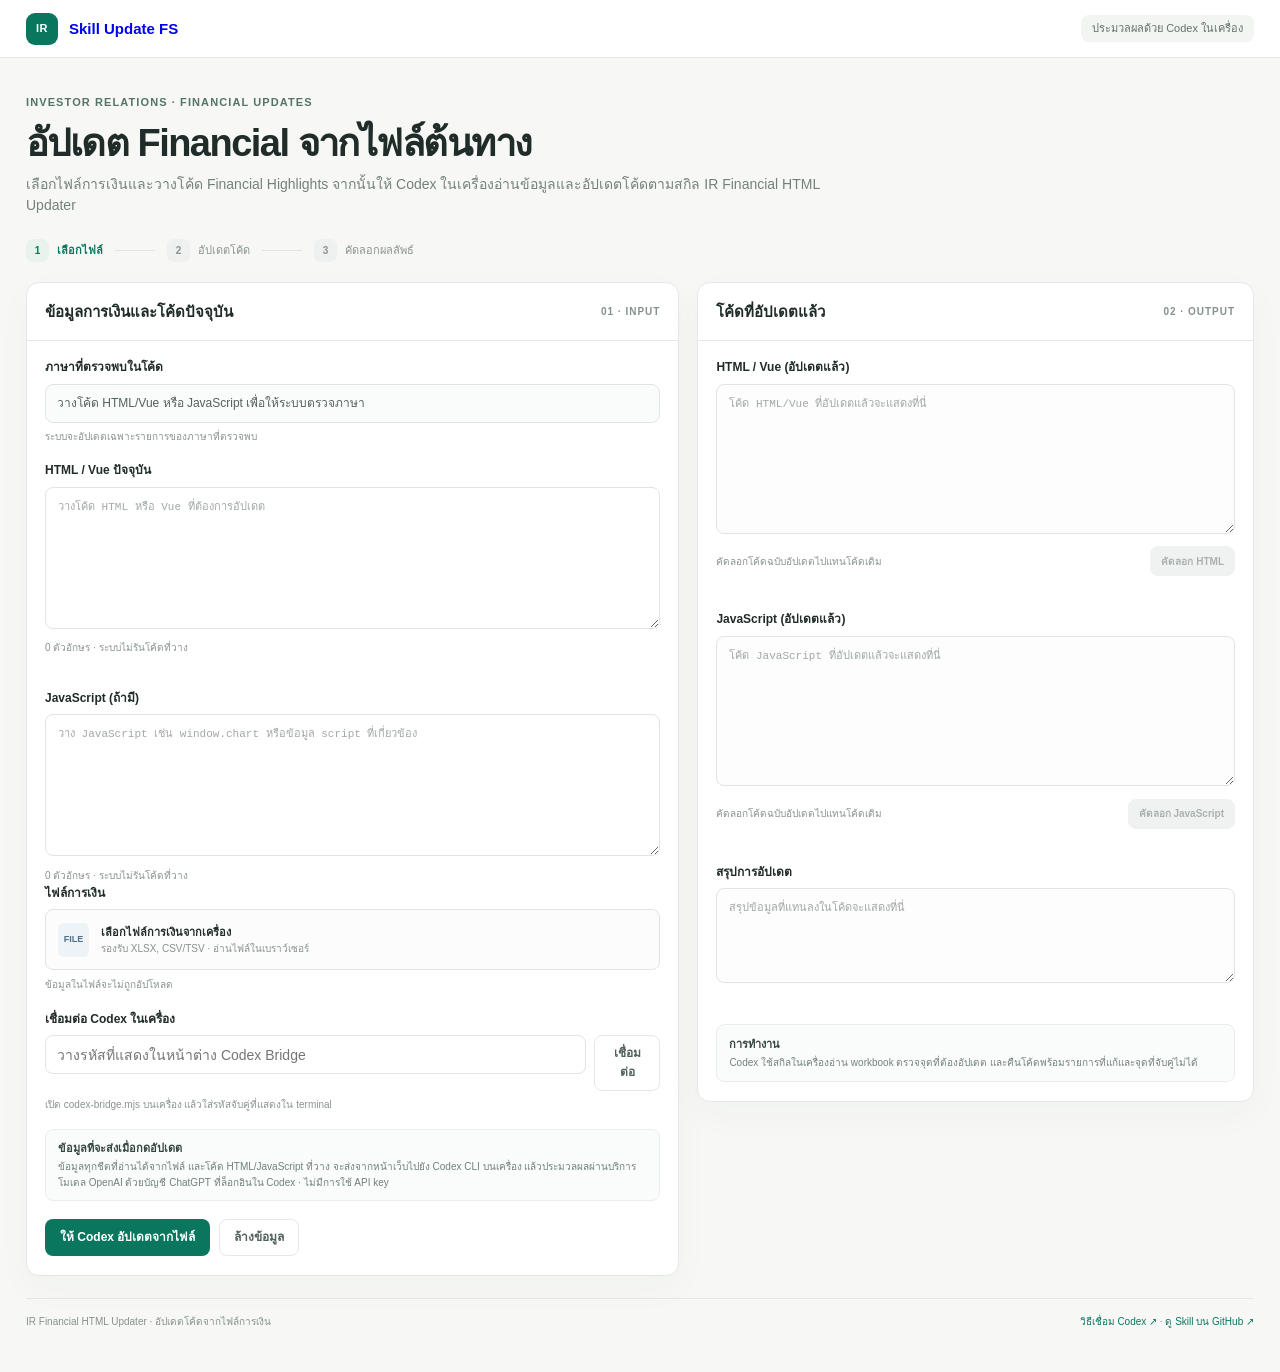
==== commit f40130d9: "Link website to Codex bridge setup guide" ====
--- a/index.html
+++ b/index.html
@@ -52,7 +52,7 @@
         </div>
       </article>
     </section>
-    <footer class="footer"><span>IR Financial HTML Updater · อัปเดตโค้ดจากไฟล์การเงิน</span><a href="https://github.com/Thanakon-KN/skill-update-fs" target="_blank" rel="noopener noreferrer">ดู Skill บน GitHub ↗</a></footer>
+    <footer class="footer"><span>IR Financial HTML Updater · อัปเดตโค้ดจากไฟล์การเงิน</span><span><a href="https://github.com/Thanakon-KN/skill-update-fs/blob/main/WEB-SETUP.md" target="_blank" rel="noopener noreferrer">วิธีเชื่อม Codex ↗</a> · <a href="https://github.com/Thanakon-KN/skill-update-fs" target="_blank" rel="noopener noreferrer">ดู Skill บน GitHub ↗</a></span></footer>
   </main>
   <script>
     const htmlCode=document.querySelector('#html-code');
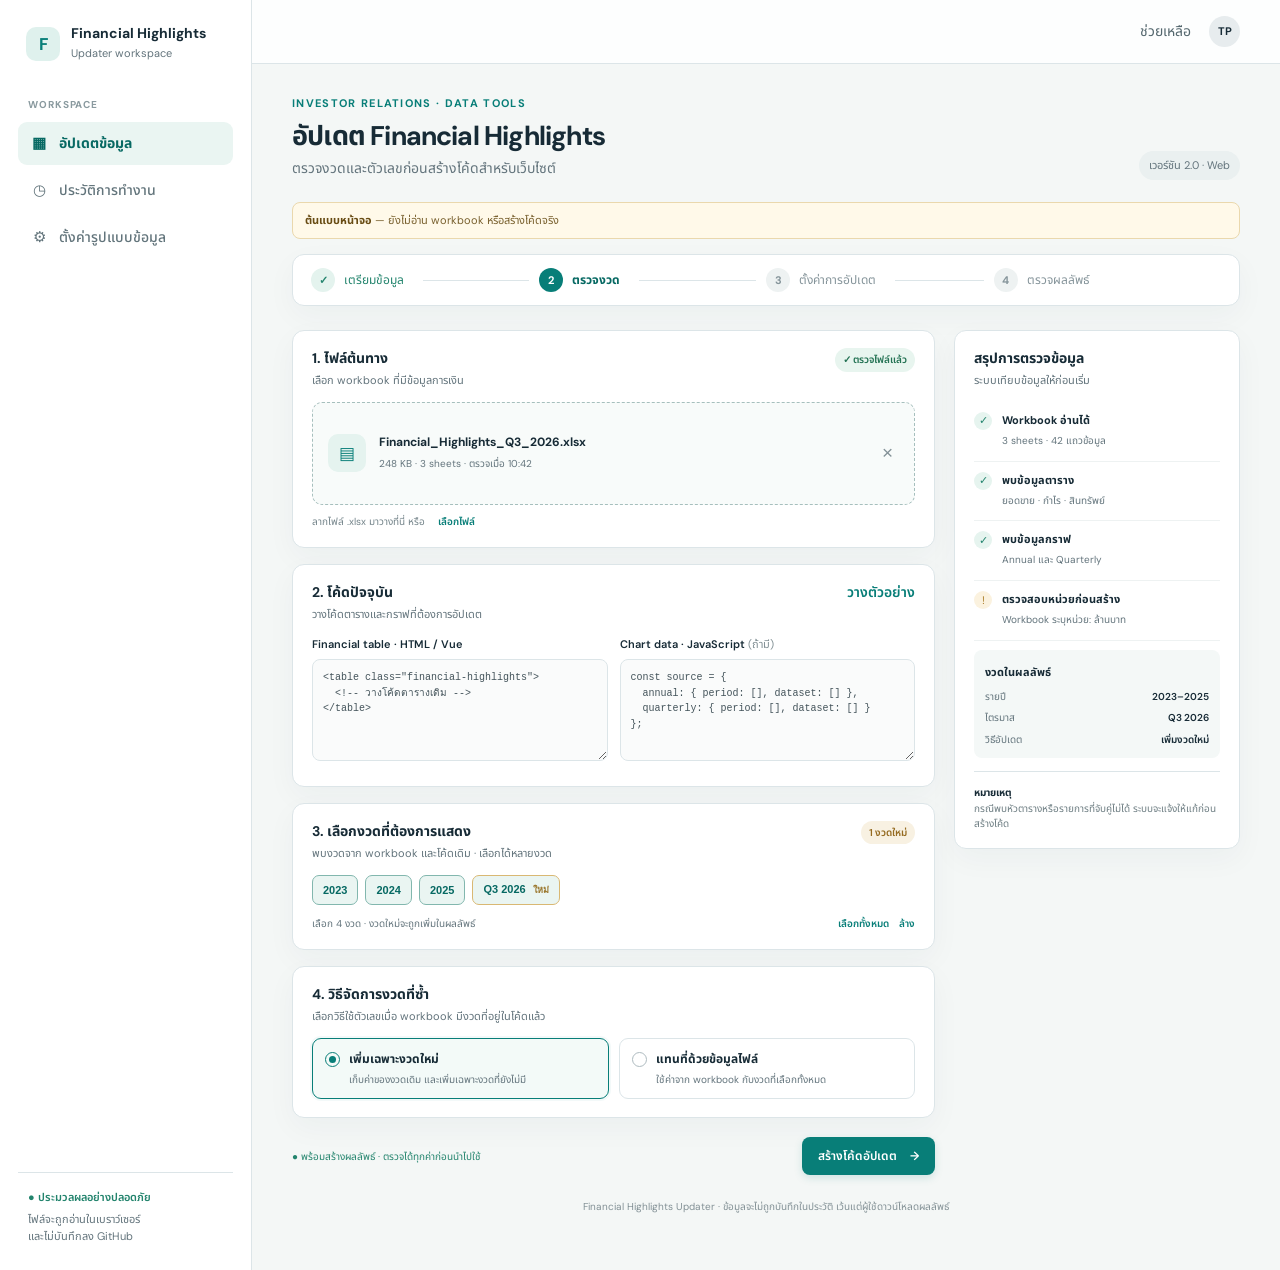
==== commit 916ffbca: "Replace Pages home with updater UI concept Use the new browser-based UI concept as the GitHub Pages " ====
--- a/index.html
+++ b/index.html
@@ -1,177 +1,76 @@
-<!doctype html>
-<html lang="th">
-<head>
-  <meta charset="utf-8" />
-  <meta name="viewport" content="width=device-width, initial-scale=1" />
-  <meta name="theme-color" content="#f7f8f6" />
-  <meta name="description" content="ส่งข้อมูลการเงินและโค้ดที่เลือกให้ Codex ในเครื่องอัปเดตตามสกิล IR Financial HTML Updater" />
-  <title>Skill Update FS · Codex ในเครื่อง</title>
-  <style>
-    :root{color-scheme:light;--ink:#202c29;--muted:#74807c;--line:#e4e9e6;--paper:#f7f8f6;--green:#0a765d;--green-dark:#075944;--mint:#e9f3ee;--white:#fff;--soft:#fbfcfb;--shadow:0 12px 36px #1f342a08}
-    *{box-sizing:border-box}html{scroll-behavior:smooth}body{margin:0;background:var(--paper);color:var(--ink);font:14px/1.55 "Segoe UI",Tahoma,sans-serif}button,input,select,textarea{font:inherit}button,a{-webkit-tap-highlight-color:transparent}
-    .topbar{height:58px;background:#fff;border-bottom:1px solid var(--line)}.top{max-width:1320px;height:100%;margin:auto;padding:0 26px;display:flex;align-items:center;justify-content:space-between}.brand{display:flex;align-items:center;gap:11px;text-decoration:none;font-size:15px;font-weight:750}.mark{width:32px;height:32px;display:grid;place-items:center;border-radius:9px;background:var(--green);color:#fff;font-size:11px;letter-spacing:.04em}.top-label{padding:5px 11px;border-radius:8px;background:#f2f5f2;color:#64726d;font-size:11px}
-    main{max-width:1320px;margin:auto;padding:0 26px 42px}.intro{padding:36px 0 20px}.eyebrow{color:#537466;font-size:11px;letter-spacing:.1em;font-weight:760;text-transform:uppercase}.intro h1{font-size:clamp(28px,3vw,38px);line-height:1.2;letter-spacing:-.04em;margin:10px 0 7px}.intro p{margin:0;color:var(--muted);font-size:14px;max-width:800px}.steps{display:flex;align-items:center;gap:0;margin-top:22px;max-width:410px}.step{display:flex;align-items:center;gap:8px;color:#8a9490;font-size:11px;white-space:nowrap}.step b{width:23px;height:23px;border-radius:7px;background:#eef1ef;display:grid;place-items:center;font-size:10px}.step.active{color:var(--green);font-weight:700}.step.active b{background:var(--mint);color:var(--green)}.step-line{height:1px;background:#dfe5e1;width:40px;margin:0 12px}
-    .workspace{display:grid;grid-template-columns:1.08fr .92fr;align-items:start;gap:18px}.panel{background:var(--white);border:1px solid var(--line);border-radius:13px;box-shadow:var(--shadow);overflow:hidden}.panel-head{min-height:58px;padding:15px 18px;border-bottom:1px solid var(--line);display:flex;align-items:center;justify-content:space-between;gap:14px}.panel-head h2{margin:0;font-size:15px;font-weight:730}.kicker{color:#86918d;font-size:10px;font-weight:730;letter-spacing:.1em;white-space:nowrap}.panel-body{padding:17px 18px 19px}.field{margin-bottom:17px}.field:last-child{margin-bottom:0}label,.field-label{display:block;font-weight:680;font-size:12px;margin-bottom:7px}.hint{font-size:10px;color:#89938f;margin-top:6px}.select,textarea,.filebox{width:100%;border:1px solid #dfe5e2;border-radius:8px;background:#fff;color:var(--ink);outline:none}.select{height:39px;padding:0 11px}.detected-language{min-height:39px;padding:9px 11px;border:1px solid #dfe5e2;border-radius:8px;background:#fafcfb;color:#52615b;font-size:12px}.detected-language:focus,textarea:focus{border-color:#7cb39f;box-shadow:0 0 0 3px #e8f4ee}.textareas{display:grid;gap:16px}textarea{resize:vertical;min-height:142px;padding:11px 12px;font:11px/1.55 Consolas,"Courier New",monospace}textarea::placeholder{color:#a0a9a5}.counter{font-size:10px;color:#89938f;margin-top:5px}.upload{display:block;position:relative}.upload input{position:absolute;inset:0;width:100%;height:100%;opacity:0;cursor:pointer}.filebox{min-height:61px;padding:10px 12px;display:flex;align-items:center;gap:12px;background:var(--soft)}.file-icon{width:31px;height:34px;border-radius:6px;background:#edf3f6;color:#51718a;display:grid;place-items:center;font-size:9px;font-weight:800}.file-name{font-size:11px;font-weight:650}.file-sub{display:block;color:#88938e;font-size:10px;font-weight:400}.privacy{padding:10px 12px;border:1px solid #e9eeeb;border-radius:8px;background:#fafcfb;color:#718079;font-size:10px}.privacy strong{display:block;color:#35453f;font-size:11px;margin-bottom:2px}.actions{display:flex;align-items:center;gap:9px;margin-top:18px}.btn{min-height:37px;padding:8px 14px;border-radius:8px;border:1px solid transparent;cursor:pointer;font-size:12px;font-weight:700}.btn.primary{background:var(--green);color:#fff}.btn.primary:hover{background:var(--green-dark)}.btn.quiet{background:#fff;border-color:var(--line);color:#52615b}.btn.copy{background:#fff;border-color:var(--line);color:#54625d;padding:6px 10px;min-height:30px;font-size:10px}.btn:disabled{background:#f0f2f1;border-color:#f0f2f1;color:#aab2ae;cursor:not-allowed}.status{font-size:10px;color:var(--muted)}
-    .output-stack{display:grid;gap:17px}.output-field textarea{min-height:150px;background:#fcfdfc}.output-field.report textarea{min-height:95px}.output-tools{display:flex;align-items:center;justify-content:space-between;margin-top:6px}.output-tools .hint{margin:0}.system-status{padding:11px 12px;border:1px solid #e9eeeb;border-radius:8px;background:#fafcfb;color:#74817b;font-size:10px}.system-status strong{display:block;color:#34453e;font-size:11px;margin-bottom:2px}.footer{display:flex;justify-content:space-between;gap:15px;flex-wrap:wrap;border-top:1px solid var(--line);margin-top:22px;padding-top:15px;color:#87918d;font-size:10px}.footer a{color:var(--green);text-decoration:none}
-    @media(max-width:850px){main{padding:0 18px 32px}.top{padding:0 18px}.workspace{grid-template-columns:1fr}.intro{padding-top:29px}.output-stack{gap:14px}}
-    @media(max-width:560px){main{padding:0 12px 28px}.top{padding:0 12px}.intro{padding-top:25px}.intro h1{font-size:28px}.panel-head{padding:13px 14px}.panel-body{padding:14px}.steps{max-width:100%}.step-line{width:22px;margin:0 7px}.actions{flex-wrap:wrap}.actions .status{width:100%}.footer{display:grid;gap:5px}}
-    @media(prefers-reduced-motion:reduce){html{scroll-behavior:auto}}
-  </style>
-</head>
-<body>
-  <header class="topbar"><div class="top"><a class="brand" href="#top"><span class="mark">IR</span><span>Skill Update FS</span></a><span class="top-label">ประมวลผลด้วย Codex ในเครื่อง</span></div></header>
-  <main id="top">
-    <section class="intro" aria-labelledby="page-title">
-      <div class="eyebrow">Investor Relations · Financial updates</div>
-      <h1 id="page-title">อัปเดต Financial จากไฟล์ต้นทาง</h1>
-      <p>เลือกไฟล์การเงินและวางโค้ด Financial Highlights จากนั้นให้ Codex ในเครื่องอ่านข้อมูลและอัปเดตโค้ดตามสกิล IR Financial HTML Updater</p>
-      <div class="steps" aria-label="ขั้นตอนการทำงาน"><span class="step active"><b>1</b> เลือกไฟล์</span><span class="step-line"></span><span class="step"><b>2</b> อัปเดตโค้ด</span><span class="step-line"></span><span class="step"><b>3</b> คัดลอกผลลัพธ์</span></div>
-    </section>
-    <section class="workspace" aria-label="พื้นที่อัปเดตโค้ด">
-      <article class="panel" aria-labelledby="input-title">
-          <div class="panel-head"><h2 id="input-title">ข้อมูลการเงินและโค้ดปัจจุบัน</h2><span class="kicker">01 · INPUT</span></div>
-        <div class="panel-body">
-          <div class="field"><label for="code-language">ภาษาที่ตรวจพบในโค้ด</label><div class="detected-language" id="code-language" role="status" aria-live="polite">วางโค้ด HTML/Vue หรือ JavaScript เพื่อให้ระบบตรวจภาษา</div><div class="hint">ระบบจะอัปเดตเฉพาะรายการของภาษาที่ตรวจพบ</div></div>
-          <div class="textareas">
-            <div class="field"><label for="html-code">HTML / Vue ปัจจุบัน</label><textarea id="html-code" placeholder="วางโค้ด HTML หรือ Vue ที่ต้องการอัปเดต"></textarea><div class="counter"><span id="html-count">0</span> ตัวอักษร · ระบบไม่รันโค้ดที่วาง</div></div>
-            <div class="field"><label for="javascript-code">JavaScript (ถ้ามี)</label><textarea id="javascript-code" placeholder="วาง JavaScript เช่น window.chart หรือข้อมูล script ที่เกี่ยวข้อง"></textarea><div class="counter"><span id="js-count">0</span> ตัวอักษร · ระบบไม่รันโค้ดที่วาง</div></div>
-          </div>
-          <div class="field"><label for="source-file">ไฟล์การเงิน</label><label class="upload" for="source-file"><input id="source-file" type="file" accept=".xlsx,.csv,.tsv"><span class="filebox"><span class="file-icon">FILE</span><span><span class="file-name" id="file-name">เลือกไฟล์การเงินจากเครื่อง</span><span class="file-sub">รองรับ XLSX, CSV/TSV · อ่านไฟล์ในเบราว์เซอร์</span></span></span></label><div class="hint" id="source-status" role="status" aria-live="polite">ข้อมูลในไฟล์จะไม่ถูกอัปโหลด</div></div>
-          <div class="field"><label for="codex-token">เชื่อมต่อ Codex ในเครื่อง</label><div style="display:flex;gap:8px"><input id="codex-token" class="select" type="password" autocomplete="off" spellcheck="false" placeholder="วางรหัสที่แสดงในหน้าต่าง Codex Bridge" aria-describedby="codex-connection-status"><button class="btn quiet" id="connect-codex" type="button">เชื่อมต่อ</button></div><div class="hint" id="codex-connection-status" role="status" aria-live="polite">เปิด codex-bridge.mjs บนเครื่อง แล้วใส่รหัสจับคู่ที่แสดงใน terminal</div></div>
-          <div class="privacy"><strong>ข้อมูลที่จะส่งเมื่อกดอัปเดต</strong>ข้อมูลทุกชีตที่อ่านได้จากไฟล์ และโค้ด HTML/JavaScript ที่วาง จะส่งจากหน้าเว็บไปยัง Codex CLI บนเครื่อง แล้วประมวลผลผ่านบริการโมเดล OpenAI ด้วยบัญชี ChatGPT ที่ล็อกอินใน Codex · ไม่มีการใช้ API key</div>
-          <div class="actions"><button class="btn primary" id="update-code" type="button">ให้ Codex อัปเดตจากไฟล์</button><button class="btn quiet" id="clear" type="button">ล้างข้อมูล</button><span class="status" id="form-status" role="status" aria-live="polite"></span></div>
-        </div>
-      </article>
-      <article class="panel" aria-labelledby="result-title">
-        <div class="panel-head"><h2 id="result-title">โค้ดที่อัปเดตแล้ว</h2><span class="kicker">02 · OUTPUT</span></div>
-        <div class="panel-body output-stack">
-          <div class="field output-field"><label for="html-result">HTML / Vue (อัปเดตแล้ว)</label><textarea id="html-result" placeholder="โค้ด HTML/Vue ที่อัปเดตแล้วจะแสดงที่นี่" readonly></textarea><div class="output-tools"><span class="hint">คัดลอกโค้ดฉบับอัปเดตไปแทนโค้ดเดิม</span><button class="btn copy" data-copy="html-result" disabled>คัดลอก HTML</button></div></div>
-          <div class="field output-field"><label for="js-result">JavaScript (อัปเดตแล้ว)</label><textarea id="js-result" placeholder="โค้ด JavaScript ที่อัปเดตแล้วจะแสดงที่นี่" readonly></textarea><div class="output-tools"><span class="hint">คัดลอกโค้ดฉบับอัปเดตไปแทนโค้ดเดิม</span><button class="btn copy" data-copy="js-result" disabled>คัดลอก JavaScript</button></div></div>
-          <div class="field output-field report"><label for="report-result">สรุปการอัปเดต</label><textarea id="report-result" placeholder="สรุปข้อมูลที่แทนลงในโค้ดจะแสดงที่นี่" readonly></textarea></div>
-          <div class="system-status"><strong>การทำงาน</strong><span>Codex ใช้สกิลในเครื่องอ่าน workbook ตรวจจุดที่ต้องอัปเดต และคืนโค้ดพร้อมรายการที่แก้และจุดที่จับคู่ไม่ได้</span></div>
-        </div>
-      </article>
-    </section>
-    <footer class="footer"><span>IR Financial HTML Updater · อัปเดตโค้ดจากไฟล์การเงิน</span><span><a href="https://github.com/Thanakon-KN/skill-update-fs/blob/main/WEB-SETUP.md" target="_blank" rel="noopener noreferrer">วิธีเชื่อม Codex ↗</a> · <a href="https://github.com/Thanakon-KN/skill-update-fs" target="_blank" rel="noopener noreferrer">ดู Skill บน GitHub ↗</a></span></footer>
-  </main>
-  <script>
-    const htmlCode=document.querySelector('#html-code');
-    const jsCode=document.querySelector('#javascript-code');
-    const formStatus=document.querySelector('#form-status');
-    const languageStatus=document.querySelector('#code-language');
-    let sourceFile=null;
-    let sourceData=null;
-    let codexConnected=false;
-    let codexToken='';
-    const codexEndpoint='http://127.0.0.1:43127';
-    const codexConnectionStatus=document.querySelector('#codex-connection-status');
-    const codexTokenInput=document.querySelector('#codex-token');
-    htmlCode.addEventListener('input',()=>document.querySelector('#html-count').textContent=htmlCode.value.length.toLocaleString('th-TH'));
-    jsCode.addEventListener('input',()=>document.querySelector('#js-count').textContent=jsCode.value.length.toLocaleString('th-TH'));
-    const sourceInput=document.querySelector('#source-file');
-    const sourceStatus=document.querySelector('#source-status');
-    const setSourceStatus=(message,isError=false)=>{sourceStatus.textContent=message;sourceStatus.style.color=isError?'#a33d35':'';};
-    const xmlText=(node)=>Array.from(node.querySelectorAll('*')).filter(el=>el.localName==='t').map(el=>el.textContent||'').join('');
-    const parseXml=(text)=>{const xml=new DOMParser().parseFromString(text,'application/xml');if(xml.querySelector('parsererror'))throw new Error('โครงสร้าง XML ในไฟล์ไม่ถูกต้อง');return xml;};
-    function parseDelimited(text,delimiter){
-      const rows=[];let row=[],cell='',quoted=false;
-      for(let i=0;i<text.length;i++){
-        const ch=text[i];
-        if(quoted){if(ch==='"'&&text[i+1]==='"'){cell+='"';i++;}else if(ch==='"')quoted=false;else cell+=ch;}
-        else if(ch==='"'&&cell==='')quoted=true;
-        else if(ch===delimiter){row.push(cell);cell='';}
-        else if(ch==='\n'){row.push(cell.replace(/\r$/,''));rows.push(row);row=[];cell='';}
-        else cell+=ch;
-      }
-      if(cell!==''||row.length){row.push(cell.replace(/\r$/,''));rows.push(row);}
-      return rows.filter(cells=>cells.some(value=>value!==''));
-    }
-    async function unzip(file){
-      const bytes=new Uint8Array(await file.arrayBuffer());const view=new DataView(bytes.buffer,bytes.byteOffset,bytes.byteLength);
-      let end=-1;for(let i=bytes.length-22;i>=Math.max(0,bytes.length-65557);i--){if(view.getUint32(i,true)===0x06054b50){end=i;break;}}
-      if(end<0)throw new Error('ไฟล์นี้ไม่ใช่ XLSX ที่รองรับ');
-      const count=view.getUint16(end+10,true);let offset=view.getUint32(end+16,true);const entries=new Map();const decoder=new TextDecoder();
-      for(let i=0;i<count;i++){
-        if(view.getUint32(offset,true)!==0x02014b50)throw new Error('อ่านสารบัญไฟล์ ZIP ไม่ได้');
-        const method=view.getUint16(offset+10,true),compressedSize=view.getUint32(offset+20,true),nameLength=view.getUint16(offset+28,true),extraLength=view.getUint16(offset+30,true),commentLength=view.getUint16(offset+32,true),localOffset=view.getUint32(offset+42,true);
-        const name=decoder.decode(bytes.subarray(offset+46,offset+46+nameLength));
-        const localNameLength=view.getUint16(localOffset+26,true),localExtraLength=view.getUint16(localOffset+28,true),dataStart=localOffset+30+localNameLength+localExtraLength;
-        const compressed=bytes.slice(dataStart,dataStart+compressedSize);let content;
-        if(method===0)content=compressed;
-        else if(method===8){if(!('DecompressionStream'in window))throw new Error('เบราว์เซอร์นี้ยังไม่รองรับการอ่านไฟล์บีบอัด');const stream=new Blob([compressed]).stream().pipeThrough(new DecompressionStream('deflate-raw'));content=new Uint8Array(await new Response(stream).arrayBuffer());}
-        else throw new Error(`ไฟล์ ZIP ใช้วิธีบีบอัดที่ไม่รองรับ (${method})`);
-        entries.set(name,decoder.decode(content));offset+=46+nameLength+extraLength+commentLength;
-      }
-      return entries;
-    }
-    const normalizePath=(path)=>{const parts=[];for(const item of path.replace(/^\//,'').split('/')){if(item==='..')parts.pop();else if(item&&item!=='.')parts.push(item);}return parts.join('/');};
-    async function readXlsx(file){
-      const zip=await unzip(file);const workbook=parseXml(zip.get('xl/workbook.xml')||'');const rels=parseXml(zip.get('xl/_rels/workbook.xml.rels')||'');
-      const relMap=new Map(Array.from(rels.getElementsByTagName('Relationship')).map(r=>{const target=r.getAttribute('Target');return [r.getAttribute('Id'),normalizePath(target.startsWith('/')?target:`xl/${target}`)];}));
-      const sharedXml=zip.get('xl/sharedStrings.xml');const shared=sharedXml?Array.from(parseXml(sharedXml).getElementsByTagName('si')).map(xmlText):[];
-      const sheets=[];
-      for(const sheet of Array.from(workbook.getElementsByTagName('sheet'))){
-        const id=sheet.getAttributeNS('http://schemas.openxmlformats.org/officeDocument/2006/relationships','id')||sheet.getAttribute('r:id');const path=relMap.get(id);if(!path)continue;
-        const sheetXml=zip.get(path);if(!sheetXml)continue;const xml=parseXml(sheetXml);const rows=[];
-        for(const row of Array.from(xml.getElementsByTagName('row'))){const cells=[];for(const cell of Array.from(row.getElementsByTagName('c'))){const ref=cell.getAttribute('r');const valueNode=cell.getElementsByTagName('v')[0];let value=valueNode?.textContent||'';if(cell.getAttribute('t')==='s')value=shared[Number(value)]??value;else if(cell.getAttribute('t')==='inlineStr')value=xmlText(cell);else if(cell.getAttribute('t')==='b')value=value==='1'?'TRUE':'FALSE';if(value===''){const formula=cell.getElementsByTagName('f')[0]?.textContent; if(formula)value=`=${formula}`;}cells.push({ref,value});}if(cells.length)rows.push({number:row.getAttribute('r'),cells});}
-        sheets.push({name:sheet.getAttribute('name')||'Sheet',rows});
-      }
-      if(!sheets.length)throw new Error('ไม่พบ worksheet ในไฟล์ XLSX');return {kind:'xlsx',sheets};
-    }
-    const plainText=(value)=>{const node=document.createElement('div');node.innerHTML=value;return(node.textContent||'').replace(/\s+/g,' ').trim();};
-    const normalizeLabel=(value)=>plainText(String(value??'')).toLocaleLowerCase().replace(/[\s\u00a0]+/g,' ').replace(/[：:]/g,'').trim();
-    const localeName=(locale)=>locale==='TH'?'ไทย (TH)':locale==='EN'?'English (EN)':'ยังตรวจภาษาไม่ได้';
-    function textLocale(value){const text=plainText(String(value??''));if(/[\u0E00-\u0E7F]/.test(text))return 'TH';return /[A-Za-z]/.test(text)?'EN':'';}
-    function detectCodeLocale(html,js){const declared=html.match(/\blang\s*=\s*(['"])(th|en)(?:-[^'"]*)?\1/i);if(declared)return declared[2].toUpperCase();const labels=[...html.matchAll(/<tr\b[^>]*>[\s\S]*?<\/tr>/gi)].map(row=>{const cell=row[0].match(/<(?:td|th)\b[^>]*>([\s\S]*?)<\/(?:td|th)>/i);return cell?plainText(cell[1]):'';}).filter(Boolean);labels.push(...[...js.matchAll(/(?:name|label)\s*:\s*(['"])([^'"]+)\1/gi)].map(match=>match[2]));const sample=labels.length?labels.join(' '):plainText(html);if(/[\u0E00-\u0E7F]/.test(sample))return 'TH';return /[A-Za-z]/.test(sample)?'EN':'';}
-    function refreshDetectedLocale(){const locale=detectCodeLocale(htmlCode.value,jsCode.value);languageStatus.textContent=locale?`ตรวจพบ ${localeName(locale)} · จะอัปเดตเฉพาะภาษานี้`:'วางโค้ด HTML/Vue หรือ JavaScript เพื่อให้ระบบตรวจภาษา';return locale;}
-    document.querySelector('#connect-codex').addEventListener('click',async()=>{
-      const token=codexTokenInput.value.trim();if(!token){codexConnectionStatus.textContent='ใส่รหัสจับคู่จากหน้าต่าง Codex Bridge ก่อน';return;}
-      codexConnectionStatus.textContent='กำลังตรวจการเชื่อมต่อกับ Codex ในเครื่อง…';
-      try{const response=await fetch(`${codexEndpoint}/health`,{cache:'no-store'});if(!response.ok)throw new Error('bridge ไม่พร้อม');const state=await response.json();if(!state.ready)throw new Error('bridge ไม่พร้อม');codexToken=token;codexConnected=true;codexConnectionStatus.textContent='เชื่อมต่อแล้ว · Codex CLI ในเครื่องพร้อมใช้งาน';codexConnectionStatus.style.color='var(--green)';}
-      catch{codexConnected=false;codexToken='';codexConnectionStatus.textContent='เชื่อมต่อไม่ได้ · เปิด Codex Bridge และอนุญาต Local Network ให้เว็บไซต์นี้';codexConnectionStatus.style.color='#a33d35';}
-    });
-    sourceInput.addEventListener('change',async event=>{
-      sourceFile=event.target.files[0]||null;sourceData=null;
-      if(!sourceFile){setSourceStatus('ข้อมูลในไฟล์จะไม่ถูกอัปโหลด');return;}
-      document.querySelector('#file-name').textContent=sourceFile.name;setSourceStatus('กำลังอ่านไฟล์ในเบราว์เซอร์…');
-      if(sourceFile.size>20*1024*1024){sourceInput.value='';sourceFile=null;document.querySelector('#file-name').textContent='เลือกไฟล์ข้อมูลจากเครื่อง';setSourceStatus('ไฟล์เกิน 20 MB',true);return;}
-      try{
-        const extension=sourceFile.name.split('.').pop().toLowerCase();
-        if(extension==='xlsx')sourceData=await readXlsx(sourceFile);
-        else if(extension==='csv'||extension==='tsv'){const text=(await sourceFile.text()).replace(/^\uFEFF/,'');sourceData={kind:'table',rows:parseDelimited(text,extension==='tsv'?'\t':',')};}
-        else throw new Error('รองรับเฉพาะ XLSX, CSV และ TSV');
-        setSourceStatus(`อ่านไฟล์แล้วในเครื่อง · ${(sourceFile.size/1024/1024).toFixed(2)} MB · ${sourceData.kind==='xlsx'?`${sourceData.sheets.length} sheet`:`${sourceData.rows.length} แถว`}`);
-      }catch(error){sourceData=null;setSourceStatus(`อ่านไฟล์ไม่ได้: ${error.message}`,true);}
-    });
-    htmlCode.addEventListener('input',refreshDetectedLocale);jsCode.addEventListener('input',refreshDetectedLocale);
-    document.querySelector('#update-code').addEventListener('click',async()=>{
-      if(!sourceFile||!sourceData){formStatus.textContent='เลือกไฟล์ต้นทางที่อ่านได้ก่อน';return;}
-      const locale=refreshDetectedLocale();if(!locale){formStatus.textContent='ไม่พบภาษาในโค้ด กรุณาวาง HTML/Vue หรือ JavaScript ที่มีชื่อรายการก่อน';return;}
-      if(!htmlCode.value.trim()&&!jsCode.value.trim()){formStatus.textContent='วางโค้ดที่ต้องการอัปเดตก่อน';return;}
-      if(!codexConnected||!codexToken){formStatus.textContent='เชื่อมต่อ Codex ในเครื่องก่อน';return;}
-      const confirmed=window.confirm(`ส่งข้อมูลจากไฟล์ “${sourceFile.name}” และโค้ด HTML/JavaScript ที่วางให้ Codex CLI ในเครื่องประมวลผลหรือไม่?\n\nCodex จะส่งข้อมูลเหล่านี้ไปยังบริการโมเดล OpenAI ผ่านบัญชี ChatGPT ที่ล็อกอินอยู่ ไม่ใช้ API key`);
-      if(!confirmed)return;
-      const button=document.querySelector('#update-code');button.disabled=true;formStatus.textContent='กำลังส่งข้อมูลให้ Codex อ่านไฟล์และอัปเดตโค้ด…';
-      try{
-        const extension=sourceFile.name.split('.').pop().toLowerCase();
-        const response=await fetch(`${codexEndpoint}/update`,{method:'POST',headers:{'Content-Type':'application/json','Authorization':`Bearer ${codexToken}`},body:JSON.stringify({fileName:sourceFile.name,fileType:extension,language:locale,workbook:JSON.stringify(sourceData),html:htmlCode.value,javascript:jsCode.value})});
-        const result=await response.json();if(!response.ok)throw new Error(result.error||`เชื่อมต่อไม่สำเร็จ (${response.status})`);
-        document.querySelector('#html-result').value=result.html;document.querySelector('#js-result').value=result.javascript;
-        document.querySelectorAll('[data-copy]').forEach(copyButton=>copyButton.disabled=false);
-        const changes=result.changes||[],unmatched=result.unmatched||[],notes=result.notes||[];
-        document.querySelector('#report-result').value=[`ไฟล์การเงิน: ${sourceFile.name}`,`ภาษาที่ตรวจพบ: ${localeName(locale)}`,`Codex อัปเดต ${changes.length} จุด`,...changes.map(item=>`• ${item.item}: ${item.oldValue} → ${item.newValue} (${item.source})`),unmatched.length?`จุดที่ยังจับคู่ไม่ได้:\n${unmatched.map(item=>`• ${item}`).join('\n')}`:null,notes.length?`หมายเหตุ:\n${notes.map(item=>`• ${item}`).join('\n')}`:null].filter(Boolean).join('\n');
-        formStatus.textContent=`Codex อัปเดตเสร็จแล้ว ${changes.length} จุด · ตรวจผลลัพธ์ก่อนนำไปใช้`;
-      }catch(error){formStatus.textContent=`ประมวลผลไม่สำเร็จ: ${error.message}`;}
-      finally{button.disabled=false;}
-    });
-    document.querySelector('#clear').addEventListener('click',()=>{
-      languageStatus.textContent='วางโค้ด HTML/Vue หรือ JavaScript เพื่อให้ระบบตรวจภาษา';
-      htmlCode.value='';jsCode.value='';document.querySelector('#source-file').value='';sourceFile=null;sourceData=null;
-      document.querySelector('#html-result').value='';document.querySelector('#js-result').value='';document.querySelector('#report-result').value='';document.querySelectorAll('[data-copy]').forEach(button=>button.disabled=true);
-      document.querySelector('#file-name').textContent='เลือกไฟล์การเงินจากเครื่อง';setSourceStatus('ข้อมูลในไฟล์จะไม่ถูกอัปโหลด');
-      document.querySelector('#html-count').textContent='0';document.querySelector('#js-count').textContent='0';formStatus.textContent='ล้างข้อมูลแล้ว';
-    });
-    document.querySelectorAll('[data-copy]').forEach(button=>button.addEventListener('click',async()=>{try{await navigator.clipboard.writeText(document.querySelector(`#${button.dataset.copy}`).value);formStatus.textContent='คัดลอกโค้ดแล้ว';}catch{formStatus.textContent='คัดลอกไม่สำเร็จ กรุณาเลือกข้อความแล้วกด Ctrl+C';}}));
-  </script>
-</body>
-</html>
+<!doctype html>
+<html lang="th">
+<head>
+<meta charset="utf-8">
+<meta name="viewport" content="width=device-width, initial-scale=1">
+<title>Financial Highlights Updater — UI Concept</title>
+<style>
+@import url('https://fonts.googleapis.com/css2?family=DM+Sans:wght@400;500;600;700&family=Noto+Sans+Thai:wght@400;500;600;700&display=swap');
+:root{--ink:#172b36;--muted:#63747c;--line:#dce5e8;--paper:#f4f7f6;--white:#fff;--teal:#087e78;--teal-dark:#076963;--pale:#e6f4f1;--gold:#bc8b39;--green:#23846d;--shadow:0 10px 30px #203f4c0a}
+*{box-sizing:border-box}body{margin:0;background:var(--paper);color:var(--ink);font:14px/1.55 'DM Sans','Noto Sans Thai',sans-serif}.shell{min-height:100vh;display:grid;grid-template-columns:252px 1fr}.sidebar{background:#fff;border-right:1px solid var(--line);padding:25px 18px;display:flex;flex-direction:column}.brand{display:flex;gap:11px;align-items:center;padding:0 8px 30px}.brandmark{height:34px;width:34px;border-radius:10px;background:#dff1ed;color:var(--teal);display:grid;place-items:center;font-size:17px;font-weight:700}.brand strong{font-size:14px;line-height:1.2;display:block}.brand small{color:var(--muted);font-size:11px}.navlabel{font-size:10px;font-weight:700;letter-spacing:.09em;color:#8a9a9f;padding:0 10px;margin:4px 0 9px}.navitem{display:flex;align-items:center;gap:11px;color:#62747b;padding:10px 12px;border-radius:9px;margin-bottom:4px;font-weight:500}.navitem.active{background:#eaf5f2;color:var(--teal-dark);font-weight:700}.navicon{width:18px;text-align:center;font-size:15px}.sidebar-bottom{margin-top:auto;border-top:1px solid var(--line);padding:16px 10px 0;color:var(--muted);font-size:11px}.secure{color:var(--green);font-weight:600;margin-bottom:5px}.main{min-width:0}.topbar{height:64px;padding:0 40px;border-bottom:1px solid var(--line);display:flex;justify-content:flex-end;align-items:center;background:#ffffffd9;gap:18px}.help{color:#54676e}.user{width:31px;height:31px;border-radius:50%;background:#e7ecee;display:grid;place-items:center;font-size:11px;font-weight:700}.content{max-width:1140px;margin:0 auto;padding:31px 40px 55px}.eyebrow{font-size:11px;letter-spacing:.12em;color:var(--teal);text-transform:uppercase;font-weight:700}.headline{display:flex;justify-content:space-between;align-items:flex-end;gap:20px;margin:3px 0 22px}.headline h1{font-size:27px;line-height:1.2;margin:5px 0 6px;letter-spacing:-.03em}.headline p{margin:0;color:var(--muted)}.version{font-size:11px;color:var(--muted);background:#eaf0f0;padding:6px 10px;border-radius:20px;white-space:nowrap}.steps{display:grid;grid-template-columns:repeat(4,1fr);gap:0;margin-bottom:24px;background:white;border:1px solid var(--line);border-radius:12px;padding:13px 18px;box-shadow:var(--shadow)}.step{display:flex;align-items:center;gap:9px;color:#85949a;font-size:12px}.step:not(:last-child):after{content:'';height:1px;flex:1;background:var(--line);margin:0 10px}.stepnum{width:24px;height:24px;border-radius:50%;display:grid;place-items:center;background:#eef2f2;font-size:11px;font-weight:700}.step.done{color:var(--green)}.step.done .stepnum{background:#e4f3ee;color:var(--green)}.step.active{color:var(--teal-dark);font-weight:700}.step.active .stepnum{background:var(--teal);color:#fff}.layout{display:grid;grid-template-columns:minmax(0,1fr) 286px;gap:19px;align-items:start}.stack{display:grid;gap:16px}.card{background:var(--white);border:1px solid var(--line);border-radius:12px;box-shadow:var(--shadow);overflow:hidden}.cardhead{padding:17px 19px 13px;display:flex;justify-content:space-between;align-items:flex-start;gap:12px}.cardtitle{font-weight:700;font-size:14px}.carddesc{font-size:11px;color:var(--muted);margin-top:2px}.cardbody{padding:0 19px 18px}.filebox{border:1px dashed #a6bfbd;background:#f8fbfa;border-radius:10px;min-height:103px;display:flex;align-items:center;padding:15px;gap:13px}.fileicon{width:38px;height:38px;border-radius:10px;background:#e5f3ef;color:var(--teal);display:grid;place-items:center;font-size:17px;flex:none}.fileinfo{flex:1;min-width:0}.fileinfo b{display:block;white-space:nowrap;overflow:hidden;text-overflow:ellipsis;font-size:12px}.fileinfo span{font-size:10px;color:var(--muted)}.pill{display:inline-flex;gap:5px;align-items:center;border-radius:20px;font-size:10px;padding:4px 8px;background:#e8f5ef;color:#237253;font-weight:600}.pill.gold{background:#f8f1e2;color:#956b21}.remove{color:#829096;background:transparent;border:0;font-size:19px}.dropnote{font-size:10px;color:#74848a;margin-top:9px}.codegrid{display:grid;grid-template-columns:1fr 1fr;gap:12px}.codefield label{font-size:11px;font-weight:600;display:block;margin:0 0 6px}.codefield textarea{width:100%;height:102px;resize:vertical;border:1px solid var(--line);border-radius:8px;background:#fafbfb;padding:10px;font:10px/1.55 'Consolas',monospace;color:#43535a;outline:none}.codefield textarea:focus{border-color:#71a9a1;box-shadow:0 0 0 3px #087e7815}.periods{display:flex;gap:7px;flex-wrap:wrap}.period{border:1px solid var(--line);background:white;border-radius:7px;padding:7px 10px;font-size:11px;color:#556970}.period.selected{background:#eaf5f2;border-color:#82b7ae;color:var(--teal-dark);font-weight:700}.period.new{border-color:#d9b873}.period em{font-style:normal;font-size:9px;color:#9a762c;margin-left:4px}.periodfoot{display:flex;justify-content:space-between;align-items:center;margin-top:11px;font-size:10px;color:var(--muted)}.textlink{border:0;background:none;color:var(--teal);font:inherit;font-weight:600;padding:0 0 0 10px}.modes{display:grid;grid-template-columns:1fr 1fr;gap:10px}.mode{border:1px solid var(--line);border-radius:9px;padding:11px 12px;cursor:pointer}.mode.selected{border:1.5px solid var(--teal);background:#f3faf8;box-shadow:0 0 0 2px #087e780c}.moderow{display:flex;gap:9px;align-items:center}.radio{width:15px;height:15px;border:1.5px solid #aebbc0;border-radius:50%;display:grid;place-items:center;flex:none}.selected .radio{border-color:var(--teal)}.selected .radio:after{content:'';width:7px;height:7px;background:var(--teal);border-radius:50%}.mode b{font-size:12px}.mode p{margin:5px 0 0 24px;color:var(--muted);font-size:10px;line-height:1.4}.actions{display:flex;justify-content:space-between;align-items:center;padding-top:3px}.ready{font-size:10px;color:var(--green);display:flex;gap:6px;align-items:center}.button{border:0;border-radius:8px;padding:10px 16px;background:var(--teal);color:white;font:600 12px 'DM Sans','Noto Sans Thai',sans-serif;box-shadow:0 3px 8px #087e7828}.button span{margin-left:10px}.sidecard{position:sticky;top:18px}.sidecard .cardbody{padding-bottom:16px}.checkrow{display:flex;gap:10px;padding:10px 0;border-bottom:1px solid #eef2f2;align-items:flex-start}.checkrow:last-child{border-bottom:0}.check{width:18px;height:18px;border-radius:50%;display:grid;place-items:center;background:#e6f4ef;color:#23846d;font-size:11px;flex:none}.check.gold{background:#fbf2df;color:#ac812d}.checkcopy b{font-size:11px;display:block}.checkcopy span{font-size:10px;color:var(--muted)}.summarybox{margin-top:9px;padding:11px;border-radius:8px;background:#f4f8f7}.summarybox b{font-size:11px}.summaryline{display:flex;justify-content:space-between;font-size:10px;color:var(--muted);margin-top:6px}.summaryline strong{color:var(--ink);font-weight:600}.tip{border-top:1px solid var(--line);margin-top:13px;padding-top:13px;font-size:10px;color:#6d7d82}.tip strong{color:var(--ink)}.footer{text-align:center;color:#829095;font-size:10px;margin-top:24px}.mobilebar{display:none}
+.prototype-banner{border:1px solid #ead8ad;background:#fff9e9;color:#79612f;border-radius:8px;padding:9px 12px;font-size:11px;margin:0 0 15px}.prototype-banner strong{color:#684c14}
+@media(max-width:900px){.shell{grid-template-columns:68px 1fr}.sidebar{padding:20px 10px;align-items:center}.brand{padding:0 0 27px}.brand strong,.brand small,.navlabel,.navitem span:not(.navicon),.sidebar-bottom{display:none}.navitem{padding:11px;margin:3px 0}.navicon{font-size:17px}.topbar{padding:0 25px}.content{padding:27px 25px}.layout{grid-template-columns:1fr 245px}}
+@media(max-width:680px){.shell{display:block}.sidebar{display:none}.topbar{height:54px;padding:0 17px}.content{padding:23px 15px 35px}.headline{align-items:flex-start;flex-direction:column;gap:8px}.headline h1{font-size:23px}.version{display:none}.steps{padding:10px;grid-template-columns:repeat(4,1fr)}.step{justify-content:center}.step:not(:last-child):after{display:none}.step span:last-child{display:none}.layout{grid-template-columns:1fr}.sidecard{position:static;order:2}.codegrid,.modes{grid-template-columns:1fr}.cardhead{padding:15px 15px 12px}.cardbody{padding:0 15px 15px}.filebox{padding:12px;min-height:85px}.periodfoot{align-items:flex-start;gap:7px;flex-direction:column}.actions{gap:12px;align-items:flex-start;flex-direction:column}.button{width:100%}.footer{margin-top:17px}}
+</style>
+</head>
+<body>
+<div class="shell">
+  <aside class="sidebar">
+    <div class="brand"><div class="brandmark">F</div><div><strong>Financial Highlights</strong><small>Updater workspace</small></div></div>
+    <div class="navlabel">WORKSPACE</div>
+    <div class="navitem active"><span class="navicon">▦</span><span>อัปเดตข้อมูล</span></div>
+    <div class="navitem"><span class="navicon">◷</span><span>ประวัติการทำงาน</span></div>
+    <div class="navitem"><span class="navicon">⚙</span><span>ตั้งค่ารูปแบบข้อมูล</span></div>
+    <div class="sidebar-bottom"><div class="secure">● ประมวลผลอย่างปลอดภัย</div>ไฟล์จะถูกอ่านในเบราว์เซอร์<br>และไม่บันทึกลง GitHub</div>
+  </aside>
+  <main class="main">
+    <header class="topbar"><span class="help">ช่วยเหลือ</span><span class="user">TP</span></header>
+    <div class="content">
+      <div class="eyebrow">Investor relations · Data tools</div>
+      <div class="headline"><div><h1>อัปเดต Financial Highlights</h1><p>ตรวจงวดและตัวเลขก่อนสร้างโค้ดสำหรับเว็บไซต์</p></div><span class="version">เวอร์ชัน 2.0 · Web</span></div>
+      <div class="prototype-banner"><strong>ต้นแบบหน้าจอ</strong> — ยังไม่อ่าน workbook หรือสร้างโค้ดจริง</div>
+      <div class="steps"><div class="step done"><span class="stepnum">✓</span><span>เตรียมข้อมูล</span></div><div class="step active"><span class="stepnum">2</span><span>ตรวจงวด</span></div><div class="step"><span class="stepnum">3</span><span>ตั้งค่าการอัปเดต</span></div><div class="step"><span class="stepnum">4</span><span>ตรวจผลลัพธ์</span></div></div>
+      <div class="layout">
+        <div class="stack">
+          <section class="card">
+            <div class="cardhead"><div><div class="cardtitle">1. ไฟล์ต้นทาง</div><div class="carddesc">เลือก workbook ที่มีข้อมูลการเงิน</div></div><span class="pill">✓ ตรวจไฟล์แล้ว</span></div>
+            <div class="cardbody"><div class="filebox"><div class="fileicon">▤</div><div class="fileinfo"><b>Financial_Highlights_Q3_2026.xlsx</b><span>248 KB · 3 sheets · ตรวจเมื่อ 10:42</span></div><button class="remove" aria-label="นำไฟล์ออก">×</button></div><div class="dropnote">ลากไฟล์ .xlsx มาวางที่นี่ หรือ <span class="textlink">เลือกไฟล์</span></div></div>
+          </section>
+          <section class="card">
+            <div class="cardhead"><div><div class="cardtitle">2. โค้ดปัจจุบัน</div><div class="carddesc">วางโค้ดตารางและกราฟที่ต้องการอัปเดต</div></div><button class="textlink">วางตัวอย่าง</button></div>
+            <div class="cardbody codegrid"><div class="codefield"><label>Financial table · HTML / Vue</label><textarea aria-label="โค้ดตาราง" spellcheck="false">&lt;table class="financial-highlights"&gt;
+  &lt;!-- วางโค้ดตารางเดิม --&gt;
+&lt;/table&gt;</textarea></div><div class="codefield"><label>Chart data · JavaScript <span style="color:#829095;font-weight:400">(ถ้ามี)</span></label><textarea aria-label="โค้ดกราฟ" spellcheck="false">const source = {
+  annual: { period: [], dataset: [] },
+  quarterly: { period: [], dataset: [] }
+};</textarea></div></div>
+          </section>
+          <section class="card">
+            <div class="cardhead"><div><div class="cardtitle">3. เลือกงวดที่ต้องการแสดง</div><div class="carddesc">พบงวดจาก workbook และโค้ดเดิม · เลือกได้หลายงวด</div></div><span class="pill gold">1 งวดใหม่</span></div>
+            <div class="cardbody"><div class="periods"><button class="period selected">2023</button><button class="period selected">2024</button><button class="period selected">2025</button><button class="period selected new">Q3 2026 <em>ใหม่</em></button></div><div class="periodfoot"><span>เลือก 4 งวด · งวดใหม่จะถูกเพิ่มในผลลัพธ์</span><span><button class="textlink">เลือกทั้งหมด</button><button class="textlink">ล้าง</button></span></div></div>
+          </section>
+          <section class="card">
+            <div class="cardhead"><div><div class="cardtitle">4. วิธีจัดการงวดที่ซ้ำ</div><div class="carddesc">เลือกวิธีใช้ตัวเลขเมื่อ workbook มีงวดที่อยู่ในโค้ดแล้ว</div></div></div>
+            <div class="cardbody"><div class="modes"><div class="mode selected" role="radio" aria-checked="true" tabindex="0"><div class="moderow"><span class="radio"></span><b>เพิ่มเฉพาะงวดใหม่</b></div><p>เก็บค่าของงวดเดิม และเพิ่มเฉพาะงวดที่ยังไม่มี</p></div><div class="mode" role="radio" aria-checked="false" tabindex="0"><div class="moderow"><span class="radio"></span><b>แทนที่ด้วยข้อมูลไฟล์</b></div><p>ใช้ค่าจาก workbook กับงวดที่เลือกทั้งหมด</p></div></div></div>
+          </section>
+          <div class="actions"><span class="ready">● พร้อมสร้างผลลัพธ์ · ตรวจได้ทุกค่าก่อนนำไปใช้</span><button class="button">สร้างโค้ดอัปเดต <span>→</span></button></div>
+        </div>
+        <aside class="card sidecard"><div class="cardhead"><div><div class="cardtitle">สรุปการตรวจข้อมูล</div><div class="carddesc">ระบบเทียบข้อมูลให้ก่อนเริ่ม</div></div></div><div class="cardbody">
+          <div class="checkrow"><span class="check">✓</span><div class="checkcopy"><b>Workbook อ่านได้</b><span>3 sheets · 42 แถวข้อมูล</span></div></div>
+          <div class="checkrow"><span class="check">✓</span><div class="checkcopy"><b>พบข้อมูลตาราง</b><span>ยอดขาย · กำไร · สินทรัพย์</span></div></div>
+          <div class="checkrow"><span class="check">✓</span><div class="checkcopy"><b>พบข้อมูลกราฟ</b><span>Annual และ Quarterly</span></div></div>
+          <div class="checkrow"><span class="check gold">!</span><div class="checkcopy"><b>ตรวจสอบหน่วยก่อนสร้าง</b><span>Workbook ระบุหน่วย: ล้านบาท</span></div></div>
+          <div class="summarybox"><b>งวดในผลลัพธ์</b><div class="summaryline"><span>รายปี</span><strong>2023–2025</strong></div><div class="summaryline"><span>ไตรมาส</span><strong>Q3 2026</strong></div><div class="summaryline"><span>วิธีอัปเดต</span><strong>เพิ่มงวดใหม่</strong></div></div>
+          <div class="tip"><strong>หมายเหตุ</strong><br>กรณีพบหัวตารางหรือรายการที่จับคู่ไม่ได้ ระบบจะแจ้งให้แก้ก่อนสร้างโค้ด</div>
+        </div></aside>
+      </div>
+      <div class="footer">Financial Highlights Updater · ข้อมูลจะไม่ถูกบันทึกในประวัติ เว้นแต่ผู้ใช้ดาวน์โหลดผลลัพธ์</div>
+    </div>
+  </main>
+</div>
+<script>
+document.querySelectorAll('.period').forEach(button=>button.addEventListener('click',()=>button.classList.toggle('selected')));
+document.querySelectorAll('.mode').forEach(mode=>mode.addEventListener('click',()=>{document.querySelectorAll('.mode').forEach(item=>{item.classList.remove('selected');item.setAttribute('aria-checked','false')});mode.classList.add('selected');mode.setAttribute('aria-checked','true')}));
+</script>
+</body>
+</html>
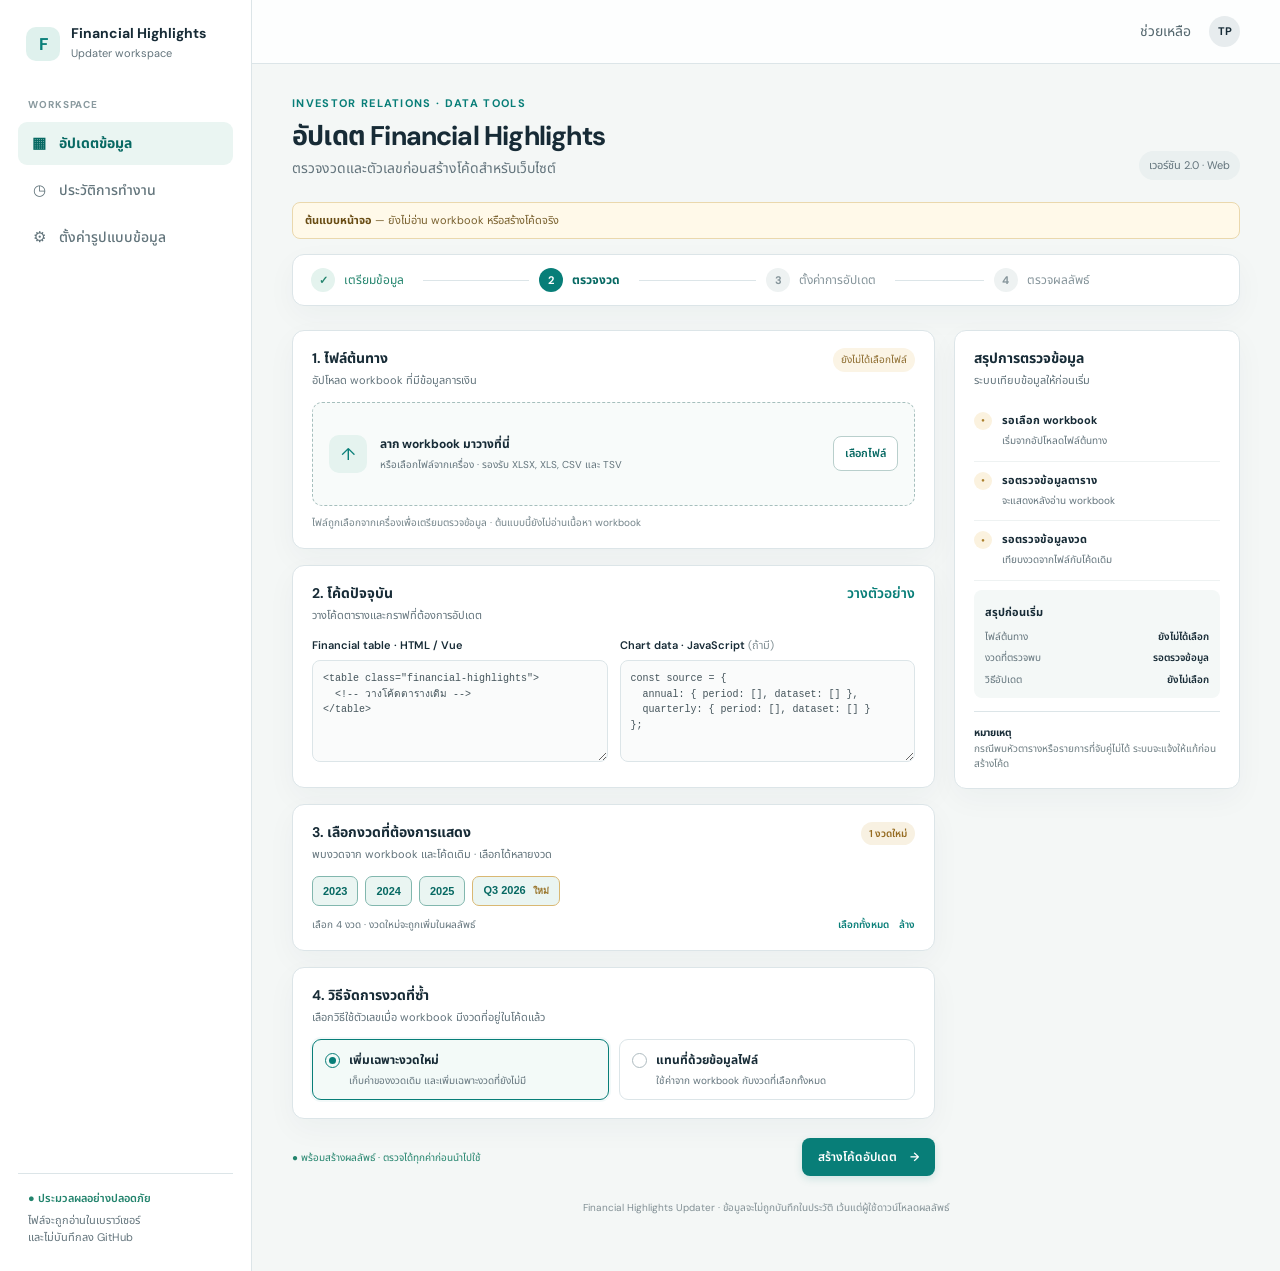
==== commit 83302415: "Add workbook upload to updater UI Replace the prefilled workbook example with a local file picker an" ====
--- a/index.html
+++ b/index.html
@@ -9,6 +9,7 @@
 :root{--ink:#172b36;--muted:#63747c;--line:#dce5e8;--paper:#f4f7f6;--white:#fff;--teal:#087e78;--teal-dark:#076963;--pale:#e6f4f1;--gold:#bc8b39;--green:#23846d;--shadow:0 10px 30px #203f4c0a}
 *{box-sizing:border-box}body{margin:0;background:var(--paper);color:var(--ink);font:14px/1.55 'DM Sans','Noto Sans Thai',sans-serif}.shell{min-height:100vh;display:grid;grid-template-columns:252px 1fr}.sidebar{background:#fff;border-right:1px solid var(--line);padding:25px 18px;display:flex;flex-direction:column}.brand{display:flex;gap:11px;align-items:center;padding:0 8px 30px}.brandmark{height:34px;width:34px;border-radius:10px;background:#dff1ed;color:var(--teal);display:grid;place-items:center;font-size:17px;font-weight:700}.brand strong{font-size:14px;line-height:1.2;display:block}.brand small{color:var(--muted);font-size:11px}.navlabel{font-size:10px;font-weight:700;letter-spacing:.09em;color:#8a9a9f;padding:0 10px;margin:4px 0 9px}.navitem{display:flex;align-items:center;gap:11px;color:#62747b;padding:10px 12px;border-radius:9px;margin-bottom:4px;font-weight:500}.navitem.active{background:#eaf5f2;color:var(--teal-dark);font-weight:700}.navicon{width:18px;text-align:center;font-size:15px}.sidebar-bottom{margin-top:auto;border-top:1px solid var(--line);padding:16px 10px 0;color:var(--muted);font-size:11px}.secure{color:var(--green);font-weight:600;margin-bottom:5px}.main{min-width:0}.topbar{height:64px;padding:0 40px;border-bottom:1px solid var(--line);display:flex;justify-content:flex-end;align-items:center;background:#ffffffd9;gap:18px}.help{color:#54676e}.user{width:31px;height:31px;border-radius:50%;background:#e7ecee;display:grid;place-items:center;font-size:11px;font-weight:700}.content{max-width:1140px;margin:0 auto;padding:31px 40px 55px}.eyebrow{font-size:11px;letter-spacing:.12em;color:var(--teal);text-transform:uppercase;font-weight:700}.headline{display:flex;justify-content:space-between;align-items:flex-end;gap:20px;margin:3px 0 22px}.headline h1{font-size:27px;line-height:1.2;margin:5px 0 6px;letter-spacing:-.03em}.headline p{margin:0;color:var(--muted)}.version{font-size:11px;color:var(--muted);background:#eaf0f0;padding:6px 10px;border-radius:20px;white-space:nowrap}.steps{display:grid;grid-template-columns:repeat(4,1fr);gap:0;margin-bottom:24px;background:white;border:1px solid var(--line);border-radius:12px;padding:13px 18px;box-shadow:var(--shadow)}.step{display:flex;align-items:center;gap:9px;color:#85949a;font-size:12px}.step:not(:last-child):after{content:'';height:1px;flex:1;background:var(--line);margin:0 10px}.stepnum{width:24px;height:24px;border-radius:50%;display:grid;place-items:center;background:#eef2f2;font-size:11px;font-weight:700}.step.done{color:var(--green)}.step.done .stepnum{background:#e4f3ee;color:var(--green)}.step.active{color:var(--teal-dark);font-weight:700}.step.active .stepnum{background:var(--teal);color:#fff}.layout{display:grid;grid-template-columns:minmax(0,1fr) 286px;gap:19px;align-items:start}.stack{display:grid;gap:16px}.card{background:var(--white);border:1px solid var(--line);border-radius:12px;box-shadow:var(--shadow);overflow:hidden}.cardhead{padding:17px 19px 13px;display:flex;justify-content:space-between;align-items:flex-start;gap:12px}.cardtitle{font-weight:700;font-size:14px}.carddesc{font-size:11px;color:var(--muted);margin-top:2px}.cardbody{padding:0 19px 18px}.filebox{border:1px dashed #a6bfbd;background:#f8fbfa;border-radius:10px;min-height:103px;display:flex;align-items:center;padding:15px;gap:13px}.fileicon{width:38px;height:38px;border-radius:10px;background:#e5f3ef;color:var(--teal);display:grid;place-items:center;font-size:17px;flex:none}.fileinfo{flex:1;min-width:0}.fileinfo b{display:block;white-space:nowrap;overflow:hidden;text-overflow:ellipsis;font-size:12px}.fileinfo span{font-size:10px;color:var(--muted)}.pill{display:inline-flex;gap:5px;align-items:center;border-radius:20px;font-size:10px;padding:4px 8px;background:#e8f5ef;color:#237253;font-weight:600}.pill.gold{background:#f8f1e2;color:#956b21}.remove{color:#829096;background:transparent;border:0;font-size:19px}.dropnote{font-size:10px;color:#74848a;margin-top:9px}.codegrid{display:grid;grid-template-columns:1fr 1fr;gap:12px}.codefield label{font-size:11px;font-weight:600;display:block;margin:0 0 6px}.codefield textarea{width:100%;height:102px;resize:vertical;border:1px solid var(--line);border-radius:8px;background:#fafbfb;padding:10px;font:10px/1.55 'Consolas',monospace;color:#43535a;outline:none}.codefield textarea:focus{border-color:#71a9a1;box-shadow:0 0 0 3px #087e7815}.periods{display:flex;gap:7px;flex-wrap:wrap}.period{border:1px solid var(--line);background:white;border-radius:7px;padding:7px 10px;font-size:11px;color:#556970}.period.selected{background:#eaf5f2;border-color:#82b7ae;color:var(--teal-dark);font-weight:700}.period.new{border-color:#d9b873}.period em{font-style:normal;font-size:9px;color:#9a762c;margin-left:4px}.periodfoot{display:flex;justify-content:space-between;align-items:center;margin-top:11px;font-size:10px;color:var(--muted)}.textlink{border:0;background:none;color:var(--teal);font:inherit;font-weight:600;padding:0 0 0 10px}.modes{display:grid;grid-template-columns:1fr 1fr;gap:10px}.mode{border:1px solid var(--line);border-radius:9px;padding:11px 12px;cursor:pointer}.mode.selected{border:1.5px solid var(--teal);background:#f3faf8;box-shadow:0 0 0 2px #087e780c}.moderow{display:flex;gap:9px;align-items:center}.radio{width:15px;height:15px;border:1.5px solid #aebbc0;border-radius:50%;display:grid;place-items:center;flex:none}.selected .radio{border-color:var(--teal)}.selected .radio:after{content:'';width:7px;height:7px;background:var(--teal);border-radius:50%}.mode b{font-size:12px}.mode p{margin:5px 0 0 24px;color:var(--muted);font-size:10px;line-height:1.4}.actions{display:flex;justify-content:space-between;align-items:center;padding-top:3px}.ready{font-size:10px;color:var(--green);display:flex;gap:6px;align-items:center}.button{border:0;border-radius:8px;padding:10px 16px;background:var(--teal);color:white;font:600 12px 'DM Sans','Noto Sans Thai',sans-serif;box-shadow:0 3px 8px #087e7828}.button span{margin-left:10px}.sidecard{position:sticky;top:18px}.sidecard .cardbody{padding-bottom:16px}.checkrow{display:flex;gap:10px;padding:10px 0;border-bottom:1px solid #eef2f2;align-items:flex-start}.checkrow:last-child{border-bottom:0}.check{width:18px;height:18px;border-radius:50%;display:grid;place-items:center;background:#e6f4ef;color:#23846d;font-size:11px;flex:none}.check.gold{background:#fbf2df;color:#ac812d}.checkcopy b{font-size:11px;display:block}.checkcopy span{font-size:10px;color:var(--muted)}.summarybox{margin-top:9px;padding:11px;border-radius:8px;background:#f4f8f7}.summarybox b{font-size:11px}.summaryline{display:flex;justify-content:space-between;font-size:10px;color:var(--muted);margin-top:6px}.summaryline strong{color:var(--ink);font-weight:600}.tip{border-top:1px solid var(--line);margin-top:13px;padding-top:13px;font-size:10px;color:#6d7d82}.tip strong{color:var(--ink)}.footer{text-align:center;color:#829095;font-size:10px;margin-top:24px}.mobilebar{display:none}
 .prototype-banner{border:1px solid #ead8ad;background:#fff9e9;color:#79612f;border-radius:8px;padding:9px 12px;font-size:11px;margin:0 0 15px}.prototype-banner strong{color:#684c14}
+.upload-zone{border:1px dashed #a6bfbd;background:#f8fbfa;border-radius:10px;min-height:104px;padding:16px;display:flex;align-items:center;gap:13px;transition:border-color .15s,background .15s}.upload-zone.dragover{border-color:var(--teal);background:#eef8f5}.upload-copy{flex:1;min-width:0}.upload-copy b{display:block;font-size:12px}.upload-copy span{display:block;color:var(--muted);font-size:10px;margin-top:3px}.file-input{position:absolute;width:1px;height:1px;opacity:0;pointer-events:none}.file-picked{display:none;margin-top:10px;border:1px solid var(--line);background:#fff;border-radius:9px;padding:10px 12px;align-items:center;gap:10px}.file-picked.visible{display:flex}.file-picked .fileinfo{flex:1;min-width:0}.file-picked .fileinfo b{display:block;white-space:nowrap;overflow:hidden;text-overflow:ellipsis;font-size:11px}.file-picked .fileinfo span{font-size:10px;color:var(--muted)}.upload-button{border:1px solid #b9cfcc;background:white;border-radius:8px;color:var(--teal-dark);padding:8px 11px;font:600 11px 'DM Sans','Noto Sans Thai',sans-serif;white-space:nowrap;cursor:pointer}.file-status{font-size:10px;color:#8b6a2c;background:#fbf4e5;border-radius:20px;padding:4px 8px}.file-status.ready{color:#237253;background:#e8f5ef}
 @media(max-width:900px){.shell{grid-template-columns:68px 1fr}.sidebar{padding:20px 10px;align-items:center}.brand{padding:0 0 27px}.brand strong,.brand small,.navlabel,.navitem span:not(.navicon),.sidebar-bottom{display:none}.navitem{padding:11px;margin:3px 0}.navicon{font-size:17px}.topbar{padding:0 25px}.content{padding:27px 25px}.layout{grid-template-columns:1fr 245px}}
 @media(max-width:680px){.shell{display:block}.sidebar{display:none}.topbar{height:54px;padding:0 17px}.content{padding:23px 15px 35px}.headline{align-items:flex-start;flex-direction:column;gap:8px}.headline h1{font-size:23px}.version{display:none}.steps{padding:10px;grid-template-columns:repeat(4,1fr)}.step{justify-content:center}.step:not(:last-child):after{display:none}.step span:last-child{display:none}.layout{grid-template-columns:1fr}.sidecard{position:static;order:2}.codegrid,.modes{grid-template-columns:1fr}.cardhead{padding:15px 15px 12px}.cardbody{padding:0 15px 15px}.filebox{padding:12px;min-height:85px}.periodfoot{align-items:flex-start;gap:7px;flex-direction:column}.actions{gap:12px;align-items:flex-start;flex-direction:column}.button{width:100%}.footer{margin-top:17px}}
 </style>
@@ -33,8 +34,15 @@
       <div class="layout">
         <div class="stack">
           <section class="card">
-            <div class="cardhead"><div><div class="cardtitle">1. ไฟล์ต้นทาง</div><div class="carddesc">เลือก workbook ที่มีข้อมูลการเงิน</div></div><span class="pill">✓ ตรวจไฟล์แล้ว</span></div>
-            <div class="cardbody"><div class="filebox"><div class="fileicon">▤</div><div class="fileinfo"><b>Financial_Highlights_Q3_2026.xlsx</b><span>248 KB · 3 sheets · ตรวจเมื่อ 10:42</span></div><button class="remove" aria-label="นำไฟล์ออก">×</button></div><div class="dropnote">ลากไฟล์ .xlsx มาวางที่นี่ หรือ <span class="textlink">เลือกไฟล์</span></div></div>
+            <div class="cardhead"><div><div class="cardtitle">1. ไฟล์ต้นทาง</div><div class="carddesc">อัปโหลด workbook ที่มีข้อมูลการเงิน</div></div><span class="file-status" id="file-status">ยังไม่ได้เลือกไฟล์</span></div>
+            <div class="cardbody">
+              <input class="file-input" id="workbook-file" type="file" accept=".xlsx,.xls,.csv,.tsv" aria-label="เลือก workbook">
+              <div class="upload-zone" id="upload-zone" role="group" aria-label="อัปโหลด workbook">
+                <div class="fileicon">↑</div><div class="upload-copy"><b>ลาก workbook มาวางที่นี่</b><span>หรือเลือกไฟล์จากเครื่อง · รองรับ XLSX, XLS, CSV และ TSV</span></div><button class="upload-button" id="choose-file" type="button">เลือกไฟล์</button>
+              </div>
+              <div class="file-picked" id="file-picked"><div class="fileicon">▤</div><div class="fileinfo"><b id="file-name"></b><span id="file-meta"></span></div><button class="remove" id="remove-file" type="button" aria-label="นำไฟล์ออก">×</button></div>
+              <div class="dropnote">ไฟล์ถูกเลือกจากเครื่องเพื่อเตรียมตรวจข้อมูล · ต้นแบบนี้ยังไม่อ่านเนื้อหา workbook</div>
+            </div>
           </section>
           <section class="card">
             <div class="cardhead"><div><div class="cardtitle">2. โค้ดปัจจุบัน</div><div class="carddesc">วางโค้ดตารางและกราฟที่ต้องการอัปเดต</div></div><button class="textlink">วางตัวอย่าง</button></div>
@@ -56,11 +64,10 @@
           <div class="actions"><span class="ready">● พร้อมสร้างผลลัพธ์ · ตรวจได้ทุกค่าก่อนนำไปใช้</span><button class="button">สร้างโค้ดอัปเดต <span>→</span></button></div>
         </div>
         <aside class="card sidecard"><div class="cardhead"><div><div class="cardtitle">สรุปการตรวจข้อมูล</div><div class="carddesc">ระบบเทียบข้อมูลให้ก่อนเริ่ม</div></div></div><div class="cardbody">
-          <div class="checkrow"><span class="check">✓</span><div class="checkcopy"><b>Workbook อ่านได้</b><span>3 sheets · 42 แถวข้อมูล</span></div></div>
-          <div class="checkrow"><span class="check">✓</span><div class="checkcopy"><b>พบข้อมูลตาราง</b><span>ยอดขาย · กำไร · สินทรัพย์</span></div></div>
-          <div class="checkrow"><span class="check">✓</span><div class="checkcopy"><b>พบข้อมูลกราฟ</b><span>Annual และ Quarterly</span></div></div>
-          <div class="checkrow"><span class="check gold">!</span><div class="checkcopy"><b>ตรวจสอบหน่วยก่อนสร้าง</b><span>Workbook ระบุหน่วย: ล้านบาท</span></div></div>
-          <div class="summarybox"><b>งวดในผลลัพธ์</b><div class="summaryline"><span>รายปี</span><strong>2023–2025</strong></div><div class="summaryline"><span>ไตรมาส</span><strong>Q3 2026</strong></div><div class="summaryline"><span>วิธีอัปเดต</span><strong>เพิ่มงวดใหม่</strong></div></div>
+          <div class="checkrow"><span class="check gold">•</span><div class="checkcopy"><b>รอเลือก workbook</b><span>เริ่มจากอัปโหลดไฟล์ต้นทาง</span></div></div>
+          <div class="checkrow"><span class="check gold">•</span><div class="checkcopy"><b>รอตรวจข้อมูลตาราง</b><span>จะแสดงหลังอ่าน workbook</span></div></div>
+          <div class="checkrow"><span class="check gold">•</span><div class="checkcopy"><b>รอตรวจข้อมูลงวด</b><span>เทียบงวดจากไฟล์กับโค้ดเดิม</span></div></div>
+          <div class="summarybox"><b>สรุปก่อนเริ่ม</b><div class="summaryline"><span>ไฟล์ต้นทาง</span><strong id="summary-file">ยังไม่ได้เลือก</strong></div><div class="summaryline"><span>งวดที่ตรวจพบ</span><strong>รอตรวจข้อมูล</strong></div><div class="summaryline"><span>วิธีอัปเดต</span><strong>ยังไม่เลือก</strong></div></div>
           <div class="tip"><strong>หมายเหตุ</strong><br>กรณีพบหัวตารางหรือรายการที่จับคู่ไม่ได้ ระบบจะแจ้งให้แก้ก่อนสร้างโค้ด</div>
         </div></aside>
       </div>
@@ -71,6 +78,18 @@
 <script>
 document.querySelectorAll('.period').forEach(button=>button.addEventListener('click',()=>button.classList.toggle('selected')));
 document.querySelectorAll('.mode').forEach(mode=>mode.addEventListener('click',()=>{document.querySelectorAll('.mode').forEach(item=>{item.classList.remove('selected');item.setAttribute('aria-checked','false')});mode.classList.add('selected');mode.setAttribute('aria-checked','true')}));
+const workbookInput=document.getElementById('workbook-file');
+const uploadZone=document.getElementById('upload-zone');
+const filePicked=document.getElementById('file-picked');
+const fileStatus=document.getElementById('file-status');
+function showWorkbook(file){if(!file)return;document.getElementById('file-name').textContent=file.name;document.getElementById('file-meta').textContent=`${(file.size/1024).toFixed(1)} KB · เลือกจากเครื่อง`;filePicked.classList.add('visible');fileStatus.textContent='เลือกไฟล์แล้ว';fileStatus.classList.add('ready');document.getElementById('summary-file').textContent=file.name;}
+document.getElementById('choose-file').addEventListener('click',()=>workbookInput.click());
+uploadZone.addEventListener('click',event=>{if(!event.target.closest('button'))workbookInput.click()});
+workbookInput.addEventListener('change',()=>showWorkbook(workbookInput.files[0]));
+uploadZone.addEventListener('dragover',event=>{event.preventDefault();uploadZone.classList.add('dragover')});
+uploadZone.addEventListener('dragleave',()=>uploadZone.classList.remove('dragover'));
+uploadZone.addEventListener('drop',event=>{event.preventDefault();uploadZone.classList.remove('dragover');const file=event.dataTransfer.files[0];if(!file)return;const transfer=new DataTransfer();transfer.items.add(file);workbookInput.files=transfer.files;showWorkbook(file)});
+document.getElementById('remove-file').addEventListener('click',()=>{workbookInput.value='';filePicked.classList.remove('visible');fileStatus.textContent='ยังไม่ได้เลือกไฟล์';fileStatus.classList.remove('ready');document.getElementById('summary-file').textContent='ยังไม่ได้เลือก'});
 </script>
 </body>
 </html>
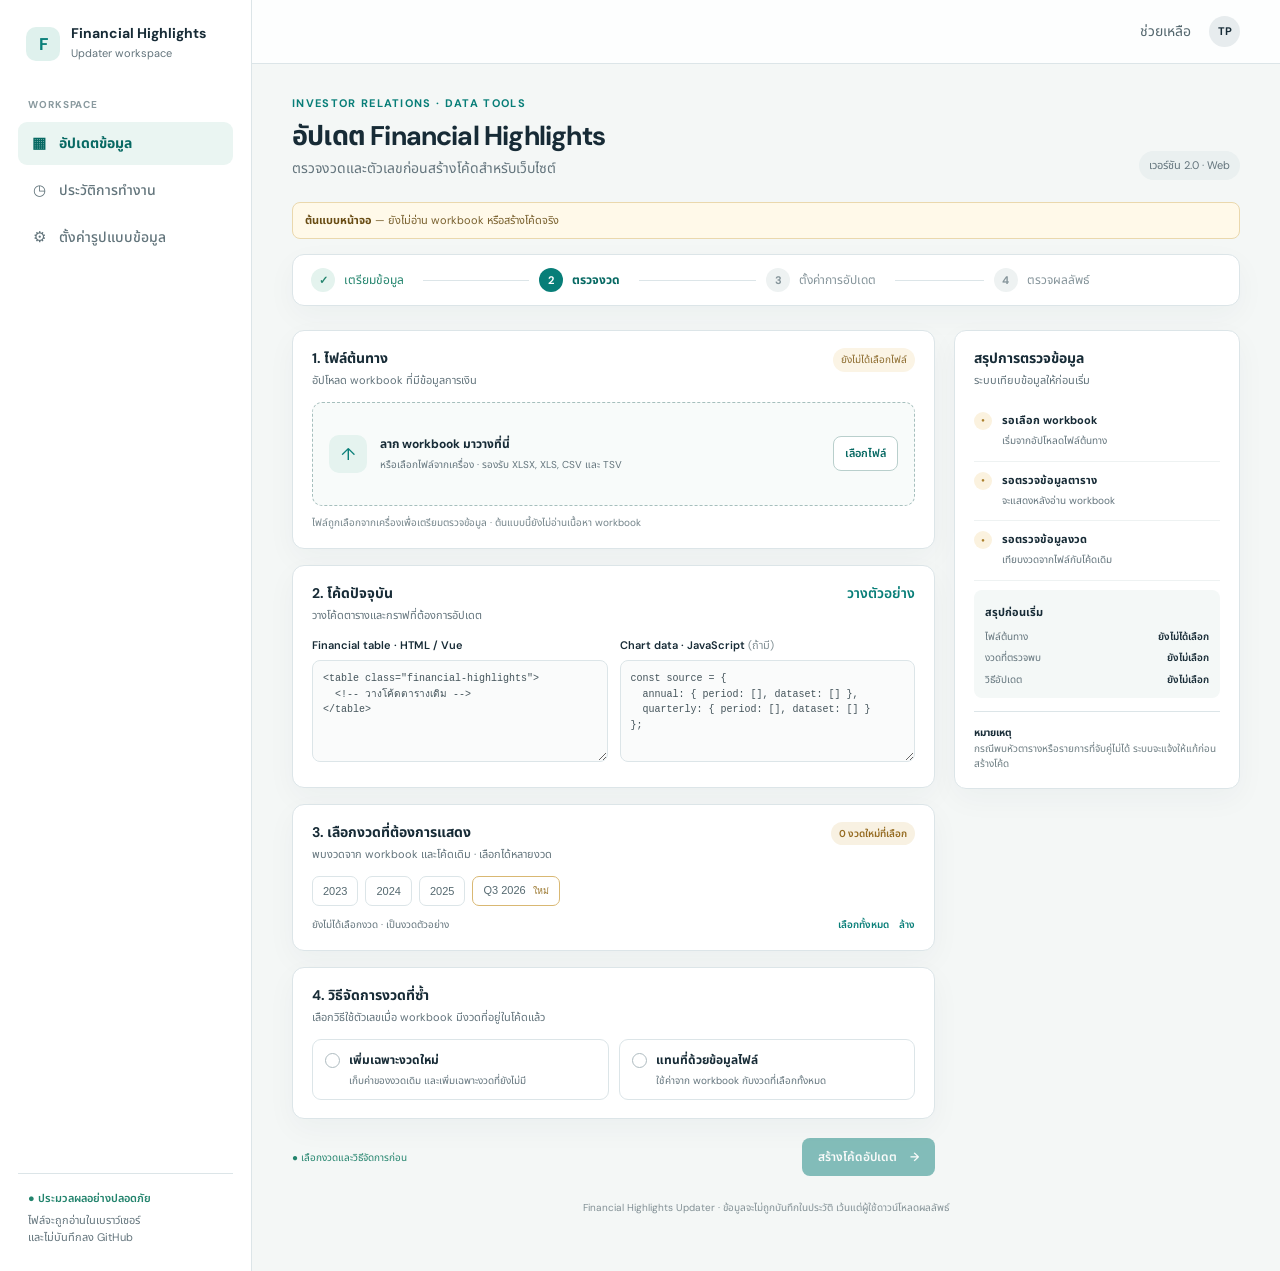
==== commit dcc2ab50: "Make period and update mode controls functional Update selected-period counts and summaries, enable " ====
--- a/index.html
+++ b/index.html
@@ -7,7 +7,7 @@
 <style>
 @import url('https://fonts.googleapis.com/css2?family=DM+Sans:wght@400;500;600;700&family=Noto+Sans+Thai:wght@400;500;600;700&display=swap');
 :root{--ink:#172b36;--muted:#63747c;--line:#dce5e8;--paper:#f4f7f6;--white:#fff;--teal:#087e78;--teal-dark:#076963;--pale:#e6f4f1;--gold:#bc8b39;--green:#23846d;--shadow:0 10px 30px #203f4c0a}
-*{box-sizing:border-box}body{margin:0;background:var(--paper);color:var(--ink);font:14px/1.55 'DM Sans','Noto Sans Thai',sans-serif}.shell{min-height:100vh;display:grid;grid-template-columns:252px 1fr}.sidebar{background:#fff;border-right:1px solid var(--line);padding:25px 18px;display:flex;flex-direction:column}.brand{display:flex;gap:11px;align-items:center;padding:0 8px 30px}.brandmark{height:34px;width:34px;border-radius:10px;background:#dff1ed;color:var(--teal);display:grid;place-items:center;font-size:17px;font-weight:700}.brand strong{font-size:14px;line-height:1.2;display:block}.brand small{color:var(--muted);font-size:11px}.navlabel{font-size:10px;font-weight:700;letter-spacing:.09em;color:#8a9a9f;padding:0 10px;margin:4px 0 9px}.navitem{display:flex;align-items:center;gap:11px;color:#62747b;padding:10px 12px;border-radius:9px;margin-bottom:4px;font-weight:500}.navitem.active{background:#eaf5f2;color:var(--teal-dark);font-weight:700}.navicon{width:18px;text-align:center;font-size:15px}.sidebar-bottom{margin-top:auto;border-top:1px solid var(--line);padding:16px 10px 0;color:var(--muted);font-size:11px}.secure{color:var(--green);font-weight:600;margin-bottom:5px}.main{min-width:0}.topbar{height:64px;padding:0 40px;border-bottom:1px solid var(--line);display:flex;justify-content:flex-end;align-items:center;background:#ffffffd9;gap:18px}.help{color:#54676e}.user{width:31px;height:31px;border-radius:50%;background:#e7ecee;display:grid;place-items:center;font-size:11px;font-weight:700}.content{max-width:1140px;margin:0 auto;padding:31px 40px 55px}.eyebrow{font-size:11px;letter-spacing:.12em;color:var(--teal);text-transform:uppercase;font-weight:700}.headline{display:flex;justify-content:space-between;align-items:flex-end;gap:20px;margin:3px 0 22px}.headline h1{font-size:27px;line-height:1.2;margin:5px 0 6px;letter-spacing:-.03em}.headline p{margin:0;color:var(--muted)}.version{font-size:11px;color:var(--muted);background:#eaf0f0;padding:6px 10px;border-radius:20px;white-space:nowrap}.steps{display:grid;grid-template-columns:repeat(4,1fr);gap:0;margin-bottom:24px;background:white;border:1px solid var(--line);border-radius:12px;padding:13px 18px;box-shadow:var(--shadow)}.step{display:flex;align-items:center;gap:9px;color:#85949a;font-size:12px}.step:not(:last-child):after{content:'';height:1px;flex:1;background:var(--line);margin:0 10px}.stepnum{width:24px;height:24px;border-radius:50%;display:grid;place-items:center;background:#eef2f2;font-size:11px;font-weight:700}.step.done{color:var(--green)}.step.done .stepnum{background:#e4f3ee;color:var(--green)}.step.active{color:var(--teal-dark);font-weight:700}.step.active .stepnum{background:var(--teal);color:#fff}.layout{display:grid;grid-template-columns:minmax(0,1fr) 286px;gap:19px;align-items:start}.stack{display:grid;gap:16px}.card{background:var(--white);border:1px solid var(--line);border-radius:12px;box-shadow:var(--shadow);overflow:hidden}.cardhead{padding:17px 19px 13px;display:flex;justify-content:space-between;align-items:flex-start;gap:12px}.cardtitle{font-weight:700;font-size:14px}.carddesc{font-size:11px;color:var(--muted);margin-top:2px}.cardbody{padding:0 19px 18px}.filebox{border:1px dashed #a6bfbd;background:#f8fbfa;border-radius:10px;min-height:103px;display:flex;align-items:center;padding:15px;gap:13px}.fileicon{width:38px;height:38px;border-radius:10px;background:#e5f3ef;color:var(--teal);display:grid;place-items:center;font-size:17px;flex:none}.fileinfo{flex:1;min-width:0}.fileinfo b{display:block;white-space:nowrap;overflow:hidden;text-overflow:ellipsis;font-size:12px}.fileinfo span{font-size:10px;color:var(--muted)}.pill{display:inline-flex;gap:5px;align-items:center;border-radius:20px;font-size:10px;padding:4px 8px;background:#e8f5ef;color:#237253;font-weight:600}.pill.gold{background:#f8f1e2;color:#956b21}.remove{color:#829096;background:transparent;border:0;font-size:19px}.dropnote{font-size:10px;color:#74848a;margin-top:9px}.codegrid{display:grid;grid-template-columns:1fr 1fr;gap:12px}.codefield label{font-size:11px;font-weight:600;display:block;margin:0 0 6px}.codefield textarea{width:100%;height:102px;resize:vertical;border:1px solid var(--line);border-radius:8px;background:#fafbfb;padding:10px;font:10px/1.55 'Consolas',monospace;color:#43535a;outline:none}.codefield textarea:focus{border-color:#71a9a1;box-shadow:0 0 0 3px #087e7815}.periods{display:flex;gap:7px;flex-wrap:wrap}.period{border:1px solid var(--line);background:white;border-radius:7px;padding:7px 10px;font-size:11px;color:#556970}.period.selected{background:#eaf5f2;border-color:#82b7ae;color:var(--teal-dark);font-weight:700}.period.new{border-color:#d9b873}.period em{font-style:normal;font-size:9px;color:#9a762c;margin-left:4px}.periodfoot{display:flex;justify-content:space-between;align-items:center;margin-top:11px;font-size:10px;color:var(--muted)}.textlink{border:0;background:none;color:var(--teal);font:inherit;font-weight:600;padding:0 0 0 10px}.modes{display:grid;grid-template-columns:1fr 1fr;gap:10px}.mode{border:1px solid var(--line);border-radius:9px;padding:11px 12px;cursor:pointer}.mode.selected{border:1.5px solid var(--teal);background:#f3faf8;box-shadow:0 0 0 2px #087e780c}.moderow{display:flex;gap:9px;align-items:center}.radio{width:15px;height:15px;border:1.5px solid #aebbc0;border-radius:50%;display:grid;place-items:center;flex:none}.selected .radio{border-color:var(--teal)}.selected .radio:after{content:'';width:7px;height:7px;background:var(--teal);border-radius:50%}.mode b{font-size:12px}.mode p{margin:5px 0 0 24px;color:var(--muted);font-size:10px;line-height:1.4}.actions{display:flex;justify-content:space-between;align-items:center;padding-top:3px}.ready{font-size:10px;color:var(--green);display:flex;gap:6px;align-items:center}.button{border:0;border-radius:8px;padding:10px 16px;background:var(--teal);color:white;font:600 12px 'DM Sans','Noto Sans Thai',sans-serif;box-shadow:0 3px 8px #087e7828}.button span{margin-left:10px}.sidecard{position:sticky;top:18px}.sidecard .cardbody{padding-bottom:16px}.checkrow{display:flex;gap:10px;padding:10px 0;border-bottom:1px solid #eef2f2;align-items:flex-start}.checkrow:last-child{border-bottom:0}.check{width:18px;height:18px;border-radius:50%;display:grid;place-items:center;background:#e6f4ef;color:#23846d;font-size:11px;flex:none}.check.gold{background:#fbf2df;color:#ac812d}.checkcopy b{font-size:11px;display:block}.checkcopy span{font-size:10px;color:var(--muted)}.summarybox{margin-top:9px;padding:11px;border-radius:8px;background:#f4f8f7}.summarybox b{font-size:11px}.summaryline{display:flex;justify-content:space-between;font-size:10px;color:var(--muted);margin-top:6px}.summaryline strong{color:var(--ink);font-weight:600}.tip{border-top:1px solid var(--line);margin-top:13px;padding-top:13px;font-size:10px;color:#6d7d82}.tip strong{color:var(--ink)}.footer{text-align:center;color:#829095;font-size:10px;margin-top:24px}.mobilebar{display:none}
+*{box-sizing:border-box}body{margin:0;background:var(--paper);color:var(--ink);font:14px/1.55 'DM Sans','Noto Sans Thai',sans-serif}.shell{min-height:100vh;display:grid;grid-template-columns:252px 1fr}.sidebar{background:#fff;border-right:1px solid var(--line);padding:25px 18px;display:flex;flex-direction:column}.brand{display:flex;gap:11px;align-items:center;padding:0 8px 30px}.brandmark{height:34px;width:34px;border-radius:10px;background:#dff1ed;color:var(--teal);display:grid;place-items:center;font-size:17px;font-weight:700}.brand strong{font-size:14px;line-height:1.2;display:block}.brand small{color:var(--muted);font-size:11px}.navlabel{font-size:10px;font-weight:700;letter-spacing:.09em;color:#8a9a9f;padding:0 10px;margin:4px 0 9px}.navitem{display:flex;align-items:center;gap:11px;color:#62747b;padding:10px 12px;border-radius:9px;margin-bottom:4px;font-weight:500}.navitem.active{background:#eaf5f2;color:var(--teal-dark);font-weight:700}.navicon{width:18px;text-align:center;font-size:15px}.sidebar-bottom{margin-top:auto;border-top:1px solid var(--line);padding:16px 10px 0;color:var(--muted);font-size:11px}.secure{color:var(--green);font-weight:600;margin-bottom:5px}.main{min-width:0}.topbar{height:64px;padding:0 40px;border-bottom:1px solid var(--line);display:flex;justify-content:flex-end;align-items:center;background:#ffffffd9;gap:18px}.help{color:#54676e}.user{width:31px;height:31px;border-radius:50%;background:#e7ecee;display:grid;place-items:center;font-size:11px;font-weight:700}.content{max-width:1140px;margin:0 auto;padding:31px 40px 55px}.eyebrow{font-size:11px;letter-spacing:.12em;color:var(--teal);text-transform:uppercase;font-weight:700}.headline{display:flex;justify-content:space-between;align-items:flex-end;gap:20px;margin:3px 0 22px}.headline h1{font-size:27px;line-height:1.2;margin:5px 0 6px;letter-spacing:-.03em}.headline p{margin:0;color:var(--muted)}.version{font-size:11px;color:var(--muted);background:#eaf0f0;padding:6px 10px;border-radius:20px;white-space:nowrap}.steps{display:grid;grid-template-columns:repeat(4,1fr);gap:0;margin-bottom:24px;background:white;border:1px solid var(--line);border-radius:12px;padding:13px 18px;box-shadow:var(--shadow)}.step{display:flex;align-items:center;gap:9px;color:#85949a;font-size:12px}.step:not(:last-child):after{content:'';height:1px;flex:1;background:var(--line);margin:0 10px}.stepnum{width:24px;height:24px;border-radius:50%;display:grid;place-items:center;background:#eef2f2;font-size:11px;font-weight:700}.step.done{color:var(--green)}.step.done .stepnum{background:#e4f3ee;color:var(--green)}.step.active{color:var(--teal-dark);font-weight:700}.step.active .stepnum{background:var(--teal);color:#fff}.layout{display:grid;grid-template-columns:minmax(0,1fr) 286px;gap:19px;align-items:start}.stack{display:grid;gap:16px}.card{background:var(--white);border:1px solid var(--line);border-radius:12px;box-shadow:var(--shadow);overflow:hidden}.cardhead{padding:17px 19px 13px;display:flex;justify-content:space-between;align-items:flex-start;gap:12px}.cardtitle{font-weight:700;font-size:14px}.carddesc{font-size:11px;color:var(--muted);margin-top:2px}.cardbody{padding:0 19px 18px}.filebox{border:1px dashed #a6bfbd;background:#f8fbfa;border-radius:10px;min-height:103px;display:flex;align-items:center;padding:15px;gap:13px}.fileicon{width:38px;height:38px;border-radius:10px;background:#e5f3ef;color:var(--teal);display:grid;place-items:center;font-size:17px;flex:none}.fileinfo{flex:1;min-width:0}.fileinfo b{display:block;white-space:nowrap;overflow:hidden;text-overflow:ellipsis;font-size:12px}.fileinfo span{font-size:10px;color:var(--muted)}.pill{display:inline-flex;gap:5px;align-items:center;border-radius:20px;font-size:10px;padding:4px 8px;background:#e8f5ef;color:#237253;font-weight:600}.pill.gold{background:#f8f1e2;color:#956b21}.remove{color:#829096;background:transparent;border:0;font-size:19px}.dropnote{font-size:10px;color:#74848a;margin-top:9px}.codegrid{display:grid;grid-template-columns:1fr 1fr;gap:12px}.codefield label{font-size:11px;font-weight:600;display:block;margin:0 0 6px}.codefield textarea{width:100%;height:102px;resize:vertical;border:1px solid var(--line);border-radius:8px;background:#fafbfb;padding:10px;font:10px/1.55 'Consolas',monospace;color:#43535a;outline:none}.codefield textarea:focus{border-color:#71a9a1;box-shadow:0 0 0 3px #087e7815}.periods{display:flex;gap:7px;flex-wrap:wrap}.period{border:1px solid var(--line);background:white;border-radius:7px;padding:7px 10px;font-size:11px;color:#556970}.period.selected{background:#eaf5f2;border-color:#82b7ae;color:var(--teal-dark);font-weight:700}.period.new{border-color:#d9b873}.period em{font-style:normal;font-size:9px;color:#9a762c;margin-left:4px}.periodfoot{display:flex;justify-content:space-between;align-items:center;margin-top:11px;font-size:10px;color:var(--muted)}.textlink{border:0;background:none;color:var(--teal);font:inherit;font-weight:600;padding:0 0 0 10px}.modes{display:grid;grid-template-columns:1fr 1fr;gap:10px}.mode{border:1px solid var(--line);border-radius:9px;padding:11px 12px;cursor:pointer}.mode.selected{border:1.5px solid var(--teal);background:#f3faf8;box-shadow:0 0 0 2px #087e780c}.moderow{display:flex;gap:9px;align-items:center}.radio{width:15px;height:15px;border:1.5px solid #aebbc0;border-radius:50%;display:grid;place-items:center;flex:none}.selected .radio{border-color:var(--teal)}.selected .radio:after{content:'';width:7px;height:7px;background:var(--teal);border-radius:50%}.mode b{font-size:12px}.mode p{margin:5px 0 0 24px;color:var(--muted);font-size:10px;line-height:1.4}.actions{display:flex;justify-content:space-between;align-items:center;padding-top:3px}.ready{font-size:10px;color:var(--green);display:flex;gap:6px;align-items:center}.button{border:0;border-radius:8px;padding:10px 16px;background:var(--teal);color:white;font:600 12px 'DM Sans','Noto Sans Thai',sans-serif;box-shadow:0 3px 8px #087e7828}.button span{margin-left:10px}.button:disabled{opacity:.48;cursor:not-allowed;box-shadow:none}.mode:focus-visible,.period:focus-visible,.textlink:focus-visible{outline:2px solid var(--teal);outline-offset:2px}.sidecard{position:sticky;top:18px}.sidecard .cardbody{padding-bottom:16px}.checkrow{display:flex;gap:10px;padding:10px 0;border-bottom:1px solid #eef2f2;align-items:flex-start}.checkrow:last-child{border-bottom:0}.check{width:18px;height:18px;border-radius:50%;display:grid;place-items:center;background:#e6f4ef;color:#23846d;font-size:11px;flex:none}.check.gold{background:#fbf2df;color:#ac812d}.checkcopy b{font-size:11px;display:block}.checkcopy span{font-size:10px;color:var(--muted)}.summarybox{margin-top:9px;padding:11px;border-radius:8px;background:#f4f8f7}.summarybox b{font-size:11px}.summaryline{display:flex;justify-content:space-between;font-size:10px;color:var(--muted);margin-top:6px}.summaryline strong{color:var(--ink);font-weight:600}.tip{border-top:1px solid var(--line);margin-top:13px;padding-top:13px;font-size:10px;color:#6d7d82}.tip strong{color:var(--ink)}.footer{text-align:center;color:#829095;font-size:10px;margin-top:24px}.mobilebar{display:none}
 .prototype-banner{border:1px solid #ead8ad;background:#fff9e9;color:#79612f;border-radius:8px;padding:9px 12px;font-size:11px;margin:0 0 15px}.prototype-banner strong{color:#684c14}
 .upload-zone{border:1px dashed #a6bfbd;background:#f8fbfa;border-radius:10px;min-height:104px;padding:16px;display:flex;align-items:center;gap:13px;transition:border-color .15s,background .15s}.upload-zone.dragover{border-color:var(--teal);background:#eef8f5}.upload-copy{flex:1;min-width:0}.upload-copy b{display:block;font-size:12px}.upload-copy span{display:block;color:var(--muted);font-size:10px;margin-top:3px}.file-input{position:absolute;width:1px;height:1px;opacity:0;pointer-events:none}.file-picked{display:none;margin-top:10px;border:1px solid var(--line);background:#fff;border-radius:9px;padding:10px 12px;align-items:center;gap:10px}.file-picked.visible{display:flex}.file-picked .fileinfo{flex:1;min-width:0}.file-picked .fileinfo b{display:block;white-space:nowrap;overflow:hidden;text-overflow:ellipsis;font-size:11px}.file-picked .fileinfo span{font-size:10px;color:var(--muted)}.upload-button{border:1px solid #b9cfcc;background:white;border-radius:8px;color:var(--teal-dark);padding:8px 11px;font:600 11px 'DM Sans','Noto Sans Thai',sans-serif;white-space:nowrap;cursor:pointer}.file-status{font-size:10px;color:#8b6a2c;background:#fbf4e5;border-radius:20px;padding:4px 8px}.file-status.ready{color:#237253;background:#e8f5ef}
 @media(max-width:900px){.shell{grid-template-columns:68px 1fr}.sidebar{padding:20px 10px;align-items:center}.brand{padding:0 0 27px}.brand strong,.brand small,.navlabel,.navitem span:not(.navicon),.sidebar-bottom{display:none}.navitem{padding:11px;margin:3px 0}.navicon{font-size:17px}.topbar{padding:0 25px}.content{padding:27px 25px}.layout{grid-template-columns:1fr 245px}}
@@ -54,20 +54,20 @@
 };</textarea></div></div>
           </section>
           <section class="card">
-            <div class="cardhead"><div><div class="cardtitle">3. เลือกงวดที่ต้องการแสดง</div><div class="carddesc">พบงวดจาก workbook และโค้ดเดิม · เลือกได้หลายงวด</div></div><span class="pill gold">1 งวดใหม่</span></div>
-            <div class="cardbody"><div class="periods"><button class="period selected">2023</button><button class="period selected">2024</button><button class="period selected">2025</button><button class="period selected new">Q3 2026 <em>ใหม่</em></button></div><div class="periodfoot"><span>เลือก 4 งวด · งวดใหม่จะถูกเพิ่มในผลลัพธ์</span><span><button class="textlink">เลือกทั้งหมด</button><button class="textlink">ล้าง</button></span></div></div>
+            <div class="cardhead"><div><div class="cardtitle">3. เลือกงวดที่ต้องการแสดง</div><div class="carddesc">พบงวดจาก workbook และโค้ดเดิม · เลือกได้หลายงวด</div></div><span class="pill gold" id="new-period-count">0 งวดใหม่ที่เลือก</span></div>
+            <div class="cardbody"><div class="periods" id="periods" aria-label="งวดตัวอย่าง"><button class="period" type="button" aria-pressed="false">2023</button><button class="period" type="button" aria-pressed="false">2024</button><button class="period" type="button" aria-pressed="false">2025</button><button class="period new" type="button" aria-pressed="false">Q3 2026 <em>ใหม่</em></button></div><div class="periodfoot"><span id="period-count" aria-live="polite">ยังไม่ได้เลือกงวด · เป็นงวดตัวอย่าง</span><span><button class="textlink" id="select-all-periods" type="button">เลือกทั้งหมด</button><button class="textlink" id="clear-periods" type="button">ล้าง</button></span></div></div>
           </section>
           <section class="card">
             <div class="cardhead"><div><div class="cardtitle">4. วิธีจัดการงวดที่ซ้ำ</div><div class="carddesc">เลือกวิธีใช้ตัวเลขเมื่อ workbook มีงวดที่อยู่ในโค้ดแล้ว</div></div></div>
-            <div class="cardbody"><div class="modes"><div class="mode selected" role="radio" aria-checked="true" tabindex="0"><div class="moderow"><span class="radio"></span><b>เพิ่มเฉพาะงวดใหม่</b></div><p>เก็บค่าของงวดเดิม และเพิ่มเฉพาะงวดที่ยังไม่มี</p></div><div class="mode" role="radio" aria-checked="false" tabindex="0"><div class="moderow"><span class="radio"></span><b>แทนที่ด้วยข้อมูลไฟล์</b></div><p>ใช้ค่าจาก workbook กับงวดที่เลือกทั้งหมด</p></div></div></div>
+            <div class="cardbody"><div class="modes"><div class="mode" role="radio" aria-checked="false" tabindex="0" data-mode="add"><div class="moderow"><span class="radio"></span><b>เพิ่มเฉพาะงวดใหม่</b></div><p>เก็บค่าของงวดเดิม และเพิ่มเฉพาะงวดที่ยังไม่มี</p></div><div class="mode" role="radio" aria-checked="false" tabindex="0" data-mode="replace"><div class="moderow"><span class="radio"></span><b>แทนที่ด้วยข้อมูลไฟล์</b></div><p>ใช้ค่าจาก workbook กับงวดที่เลือกทั้งหมด</p></div></div></div>
           </section>
-          <div class="actions"><span class="ready">● พร้อมสร้างผลลัพธ์ · ตรวจได้ทุกค่าก่อนนำไปใช้</span><button class="button">สร้างโค้ดอัปเดต <span>→</span></button></div>
+          <div class="actions"><span class="ready" id="form-status" aria-live="polite">● เลือกงวดและวิธีจัดการก่อน</span><button class="button" id="generate-button" type="button" disabled>สร้างโค้ดอัปเดต <span>→</span></button></div>
         </div>
         <aside class="card sidecard"><div class="cardhead"><div><div class="cardtitle">สรุปการตรวจข้อมูล</div><div class="carddesc">ระบบเทียบข้อมูลให้ก่อนเริ่ม</div></div></div><div class="cardbody">
           <div class="checkrow"><span class="check gold">•</span><div class="checkcopy"><b>รอเลือก workbook</b><span>เริ่มจากอัปโหลดไฟล์ต้นทาง</span></div></div>
           <div class="checkrow"><span class="check gold">•</span><div class="checkcopy"><b>รอตรวจข้อมูลตาราง</b><span>จะแสดงหลังอ่าน workbook</span></div></div>
           <div class="checkrow"><span class="check gold">•</span><div class="checkcopy"><b>รอตรวจข้อมูลงวด</b><span>เทียบงวดจากไฟล์กับโค้ดเดิม</span></div></div>
-          <div class="summarybox"><b>สรุปก่อนเริ่ม</b><div class="summaryline"><span>ไฟล์ต้นทาง</span><strong id="summary-file">ยังไม่ได้เลือก</strong></div><div class="summaryline"><span>งวดที่ตรวจพบ</span><strong>รอตรวจข้อมูล</strong></div><div class="summaryline"><span>วิธีอัปเดต</span><strong>ยังไม่เลือก</strong></div></div>
+          <div class="summarybox"><b>สรุปก่อนเริ่ม</b><div class="summaryline"><span>ไฟล์ต้นทาง</span><strong id="summary-file">ยังไม่ได้เลือก</strong></div><div class="summaryline"><span>งวดที่ตรวจพบ</span><strong id="summary-periods">ยังไม่เลือก</strong></div><div class="summaryline"><span>วิธีอัปเดต</span><strong id="summary-mode">ยังไม่เลือก</strong></div></div>
           <div class="tip"><strong>หมายเหตุ</strong><br>กรณีพบหัวตารางหรือรายการที่จับคู่ไม่ได้ ระบบจะแจ้งให้แก้ก่อนสร้างโค้ด</div>
         </div></aside>
       </div>
@@ -76,9 +76,27 @@
   </main>
 </div>
 <script>
-document.querySelectorAll('.period').forEach(button=>button.addEventListener('click',()=>button.classList.toggle('selected')));
-document.querySelectorAll('.mode').forEach(mode=>mode.addEventListener('click',()=>{document.querySelectorAll('.mode').forEach(item=>{item.classList.remove('selected');item.setAttribute('aria-checked','false')});mode.classList.add('selected');mode.setAttribute('aria-checked','true')}));
-const workbookInput=document.getElementById('workbook-file');
+const periodButtons=[...document.querySelectorAll('.period')];
+const modeCards=[...document.querySelectorAll('.mode')];
+let selectedMode=null;
+function updateSelections(){
+  const selected=periodButtons.filter(button=>button.getAttribute('aria-pressed')==='true');
+  const newCount=selected.filter(button=>button.classList.contains('new')).length;
+  const periodText=selected.length?`${selected.length} งวด${newCount?` · งวดใหม่ ${newCount}`:''}`:'ยังไม่เลือก';
+  document.getElementById('period-count').textContent=selected.length?`เลือก ${selected.length} งวด${newCount?` · งวดใหม่ ${newCount} งวด`:''} · เป็นงวดตัวอย่าง`:'ยังไม่ได้เลือกงวด · เป็นงวดตัวอย่าง';
+  document.getElementById('new-period-count').textContent=`${newCount} งวดใหม่ที่เลือก`;
+  document.getElementById('summary-periods').textContent=periodText;
+  document.getElementById('summary-mode').textContent=selectedMode==='add'?'เพิ่มเฉพาะงวดใหม่':selectedMode==='replace'?'แทนที่ด้วยข้อมูลไฟล์':'ยังไม่เลือก';
+  const ready=selected.length>0&&selectedMode!==null;
+  document.getElementById('generate-button').disabled=true;
+  document.getElementById('form-status').textContent=ready?'● ตั้งค่าครบแล้ว · รอเปิดใช้การอ่าน workbook':'● เลือกงวดและวิธีจัดการก่อน';
+}
+periodButtons.forEach(button=>button.addEventListener('click',()=>{const on=button.getAttribute('aria-pressed')!=='true';button.setAttribute('aria-pressed',String(on));button.classList.toggle('selected',on);updateSelections()}));
+document.getElementById('select-all-periods').addEventListener('click',()=>{periodButtons.forEach(button=>{button.setAttribute('aria-pressed','true');button.classList.add('selected')});updateSelections()});
+document.getElementById('clear-periods').addEventListener('click',()=>{periodButtons.forEach(button=>{button.setAttribute('aria-pressed','false');button.classList.remove('selected')});updateSelections()});
+function chooseMode(mode){selectedMode=mode.dataset.mode;modeCards.forEach(item=>{const active=item===mode;item.classList.toggle('selected',active);item.setAttribute('aria-checked',String(active))});updateSelections()}
+modeCards.forEach(mode=>{mode.addEventListener('click',()=>chooseMode(mode));mode.addEventListener('keydown',event=>{if(event.key===' '||event.key==='Enter'){event.preventDefault();chooseMode(mode)}})});
+updateSelections();const workbookInput=document.getElementById('workbook-file');
 const uploadZone=document.getElementById('upload-zone');
 const filePicked=document.getElementById('file-picked');
 const fileStatus=document.getElementById('file-status');
@@ -93,3 +111,4 @@
 </script>
 </body>
 </html>
+
